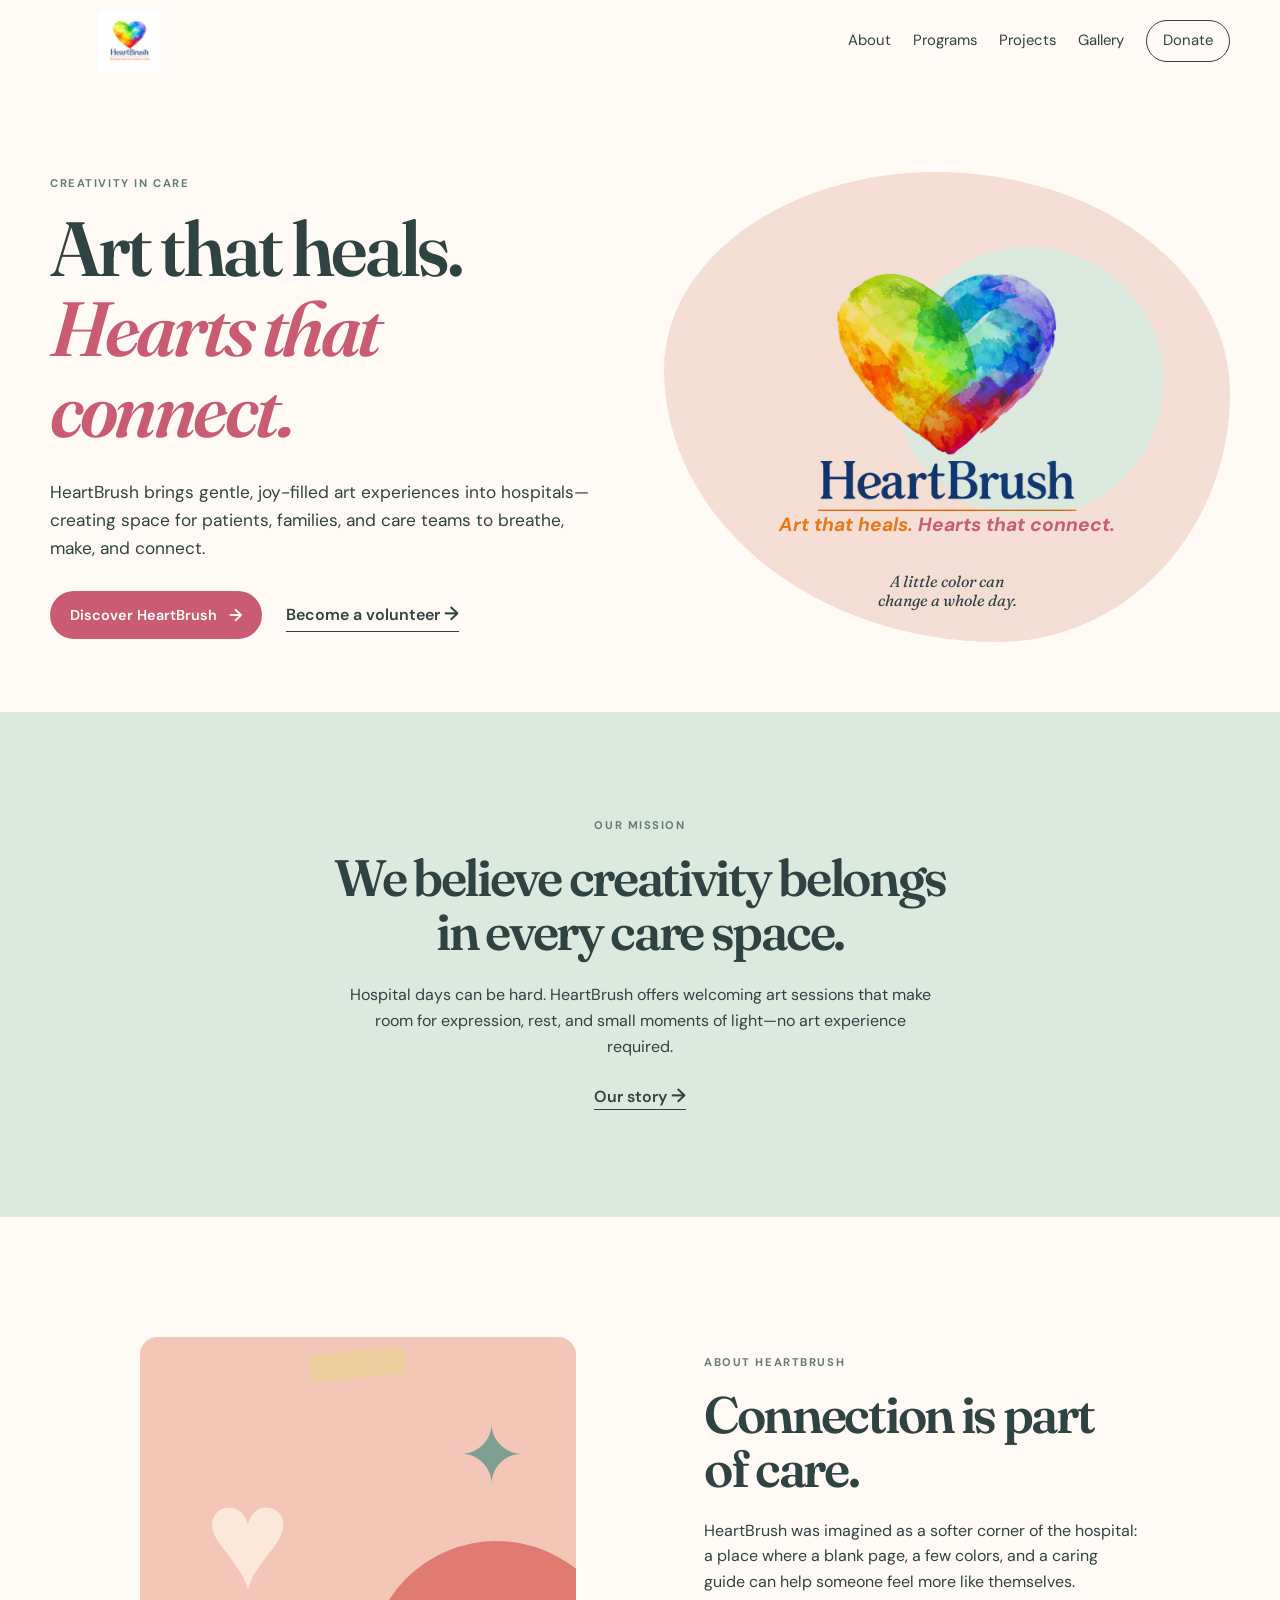
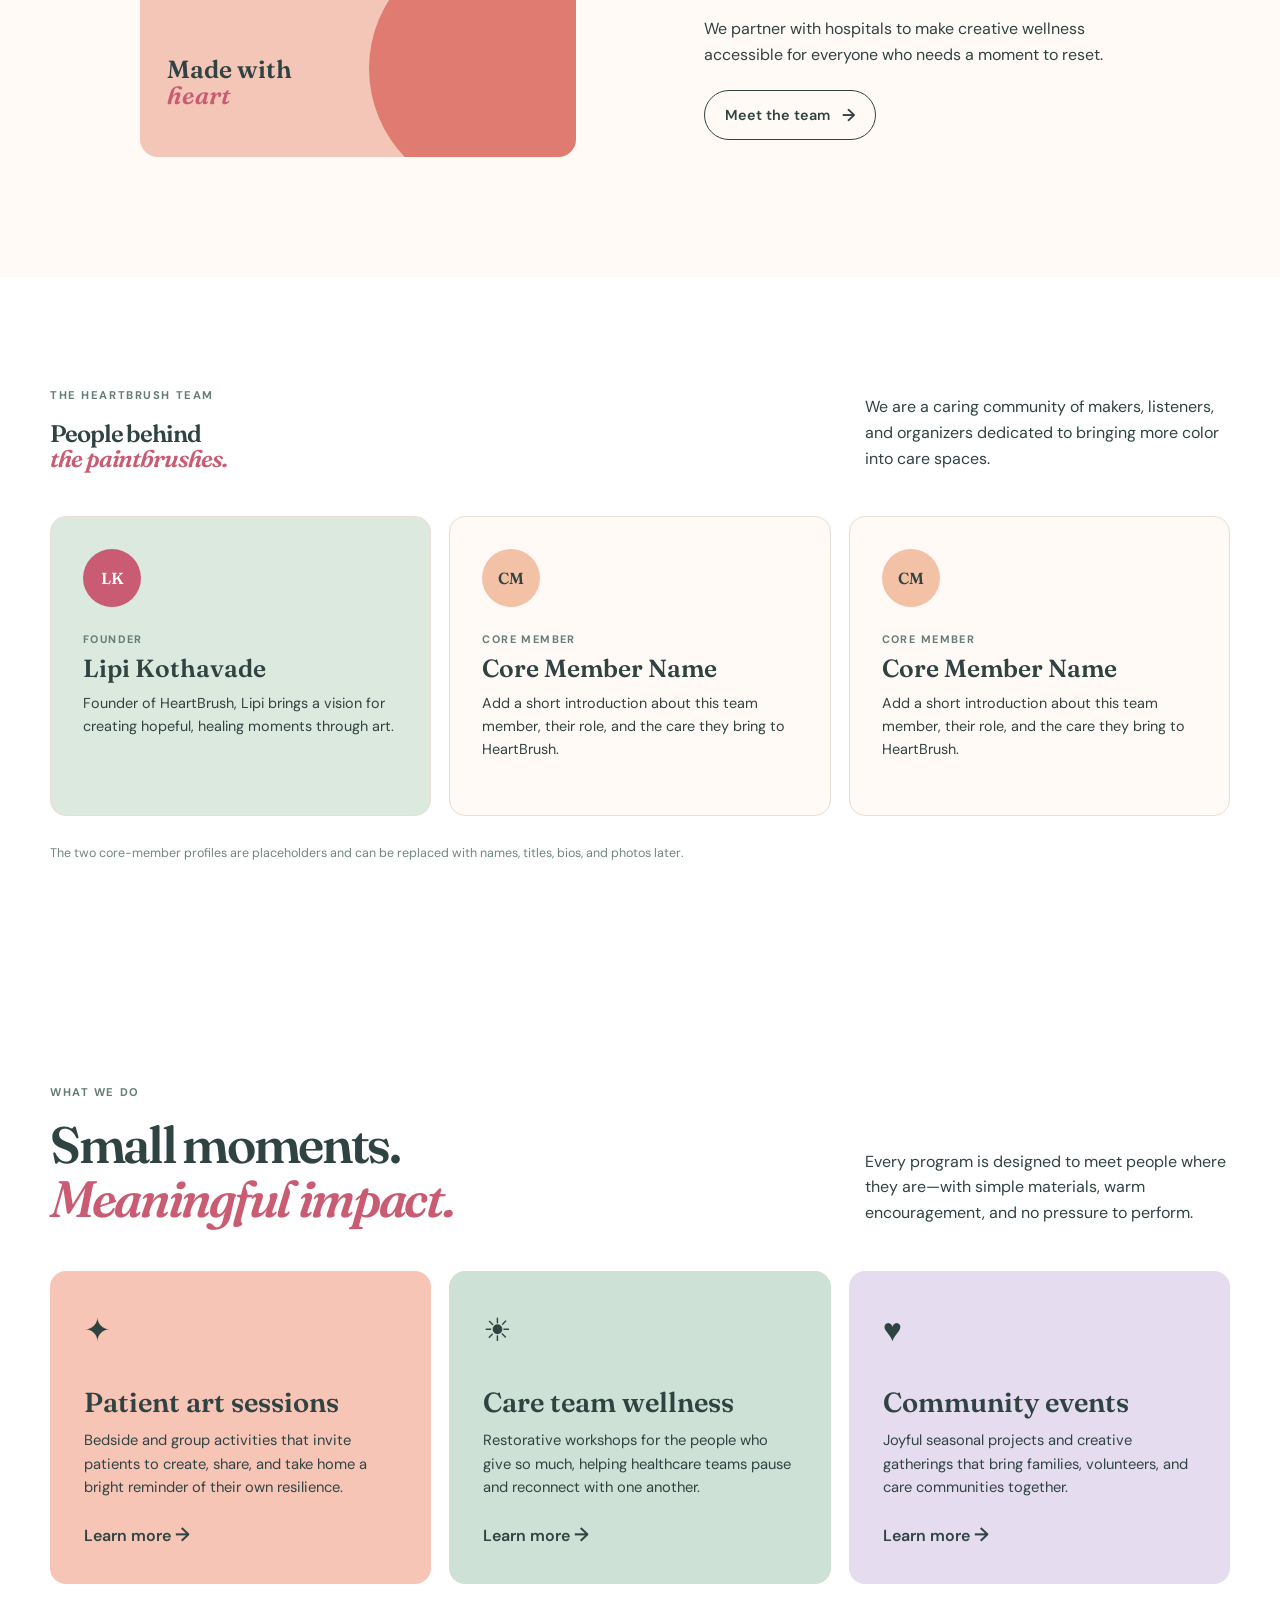
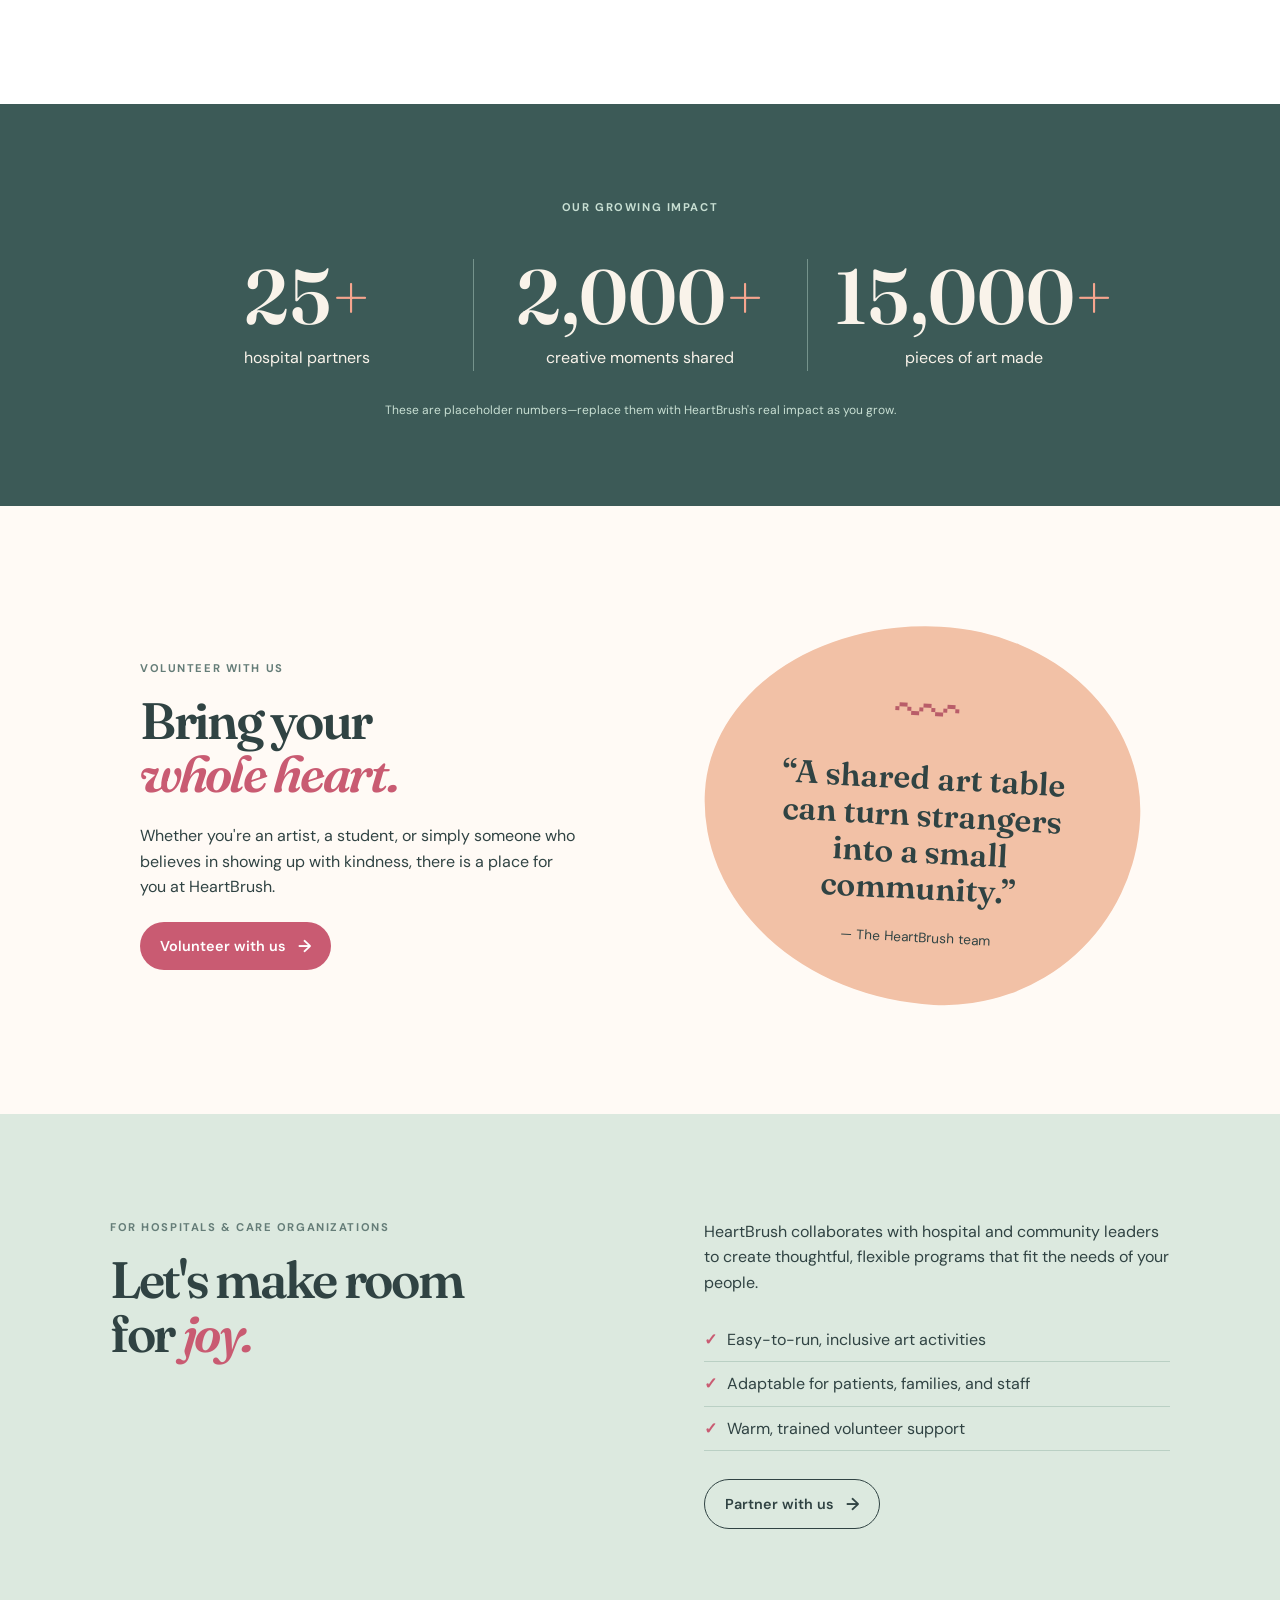
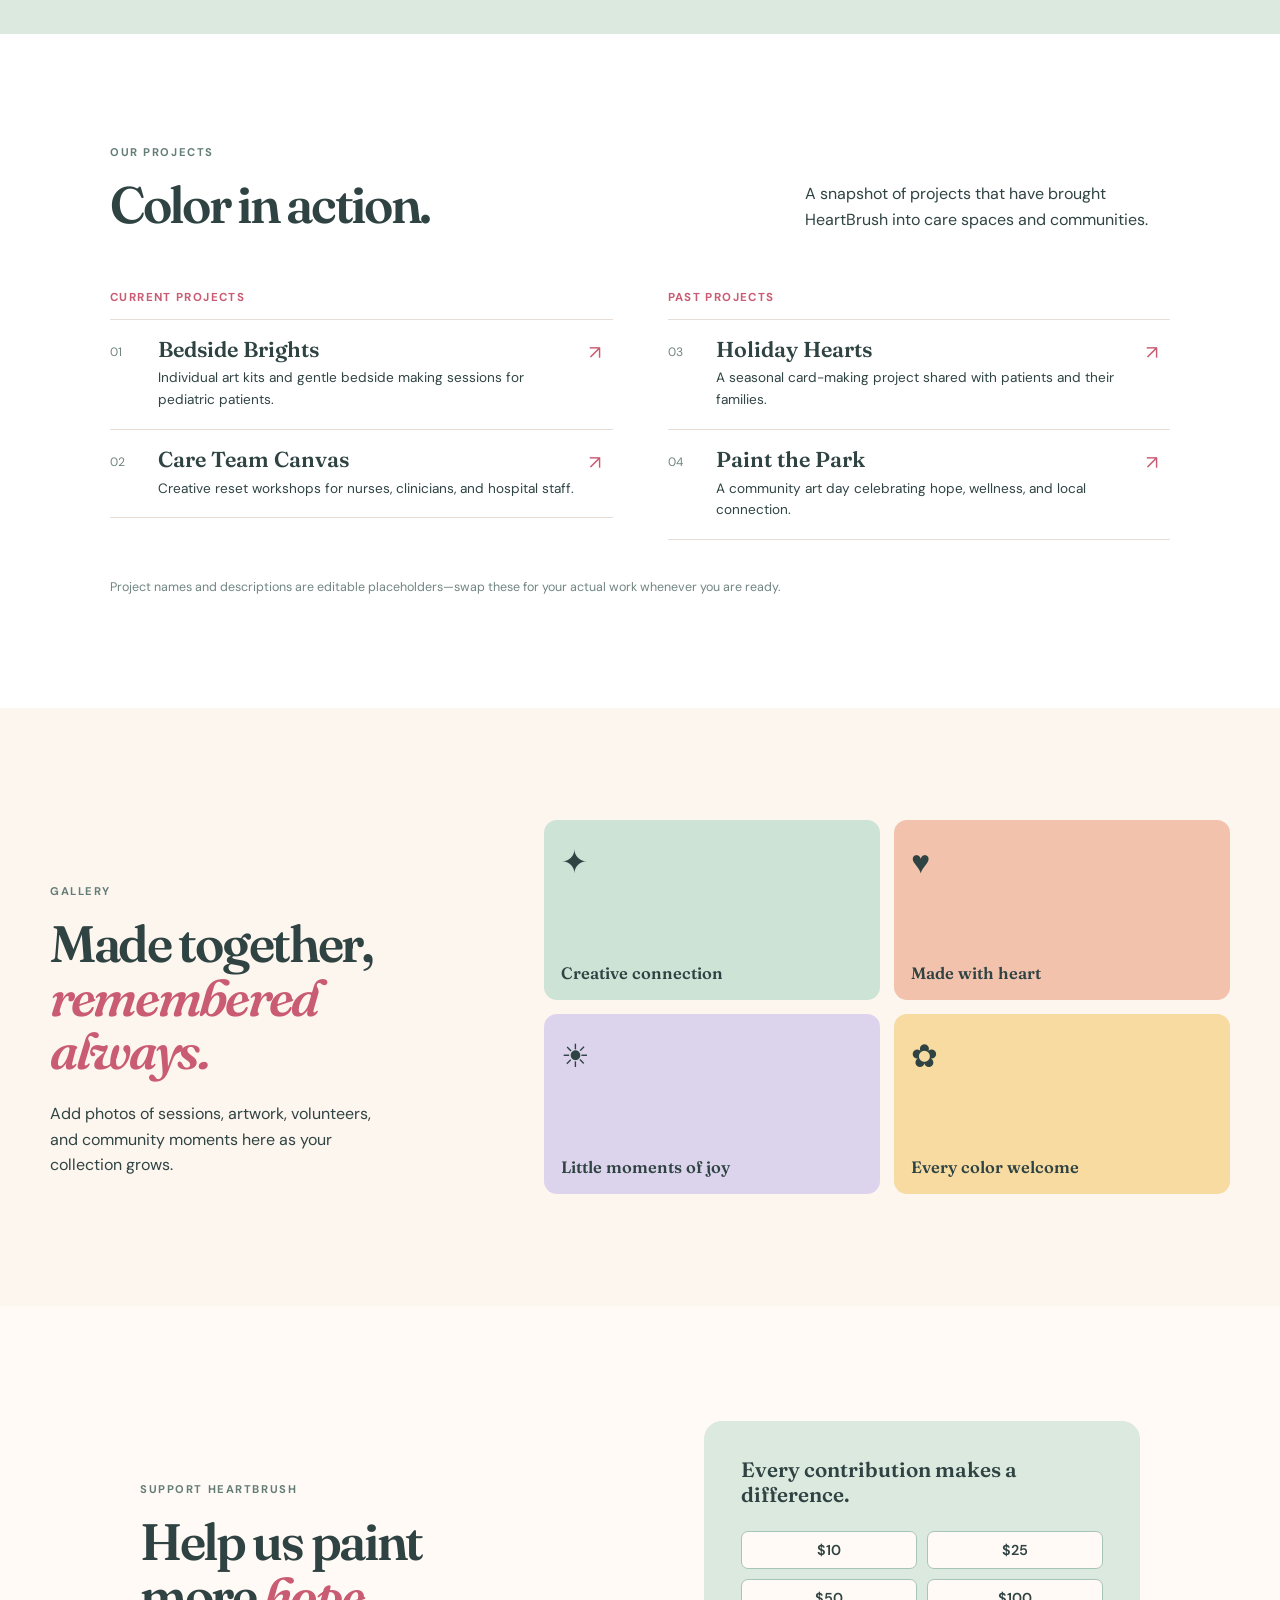
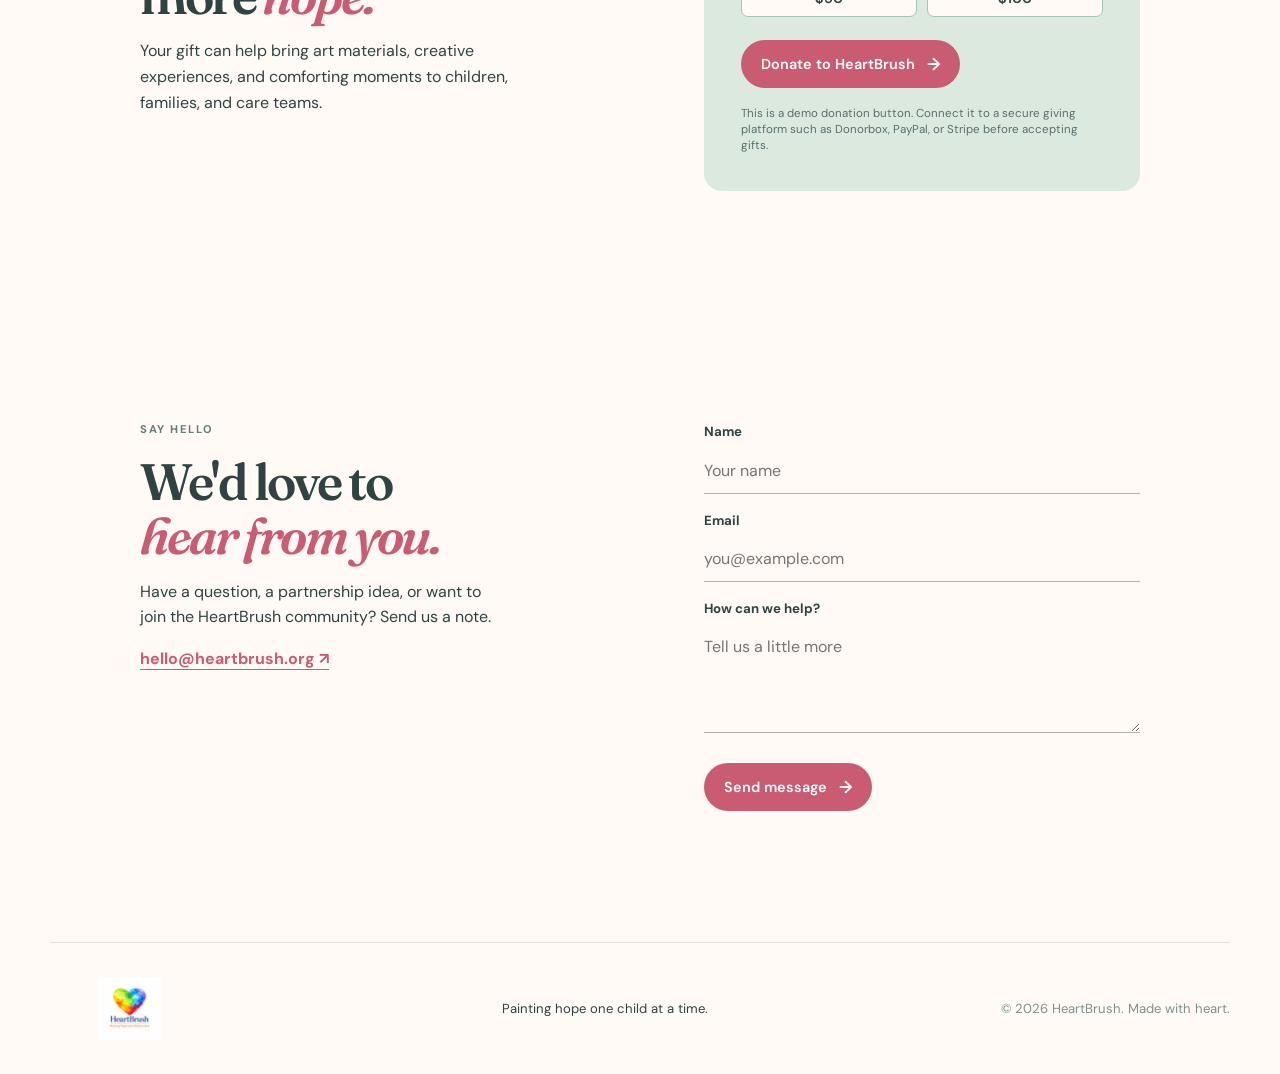
==== index.html @ f0217898 "Add files via upload Initial version" ====
<!doctype html>
<html lang="en">
<head>
  <meta charset="UTF-8">
  <meta name="viewport" content="width=device-width, initial-scale=1.0">
  <meta name="description" content="HeartBrush brings creative moments of calm and connection into hospitals.">
  <title>HeartBrush | Art that heals</title>
  <link rel="preconnect" href="https://fonts.googleapis.com">
  <link rel="preconnect" href="https://fonts.gstatic.com" crossorigin>
  <link href="https://fonts.googleapis.com/css2?family=DM+Sans:wght@400;500;600;700&family=Fraunces:opsz,wght@9..144,600;9..144,700&display=swap" rel="stylesheet">
  <link rel="stylesheet" href="styles.css">
  <link rel="stylesheet" href="overrides.css">
</head>
<body>
  <a class="skip-link" href="#main">Skip to content</a>
  <header class="site-header">
    <a class="brand brand-logo" href="#home" aria-label="HeartBrush home"><img src="assets/heartbrush-logo.png" alt="HeartBrush: Painting Hope one child at a time"></a>
    <button class="menu-toggle" aria-expanded="false" aria-controls="site-nav"><span></span><span></span><span></span><span class="sr-only">Open menu</span></button>
    <nav id="site-nav" class="site-nav" aria-label="Main navigation">
      <a href="#about">About</a><a href="#programs">Programs</a><a href="#projects">Projects</a><a href="#gallery">Gallery</a><a class="nav-cta" href="#donate">Donate</a>
    </nav>
  </header>
  <main id="main">
    <section id="home" class="hero">
      <div class="hero-copy">
        <p class="eyebrow">CREATIVITY IN CARE</p>
        <h1>Art that heals.<br><em>Hearts that connect.</em></h1>
        <p class="lead">HeartBrush brings gentle, joy-filled art experiences into hospitals—creating space for patients, families, and care teams to breathe, make, and connect.</p>
        <div class="hero-actions"><a class="button button-primary" href="#about">Discover HeartBrush <span>→</span></a><a class="text-link" href="#volunteer">Become a volunteer <span>→</span></a></div>
      </div>
      <div class="hero-art logo-feature"><img src="assets/heartbrush-logo.png" alt="HeartBrush logo with a rainbow watercolor heart"><p class="logo-tagline">Art that heals. <strong>Hearts that connect.</strong></p><p class="art-note">A little color can<br>change a whole day.</p></div>
    </section>
    <section class="intro">
      <p class="eyebrow">OUR MISSION</p><h2>We believe creativity belongs<br>in every care space.</h2>
      <p>Hospital days can be hard. HeartBrush offers welcoming art sessions that make room for expression, rest, and small moments of light—no art experience required.</p><a class="text-link" href="#about">Our story <span>→</span></a>
    </section>
    <section id="about" class="about section-grid">
      <div class="image-card about-art"><div class="tape"></div><span>✦</span><p>Made with<br><em>heart</em></p></div>
      <div class="section-copy"><p class="eyebrow">ABOUT HEARTBRUSH</p><h2>Connection is part of care.</h2><p>HeartBrush was imagined as a softer corner of the hospital: a place where a blank page, a few colors, and a caring guide can help someone feel more like themselves.</p><p>We partner with hospitals to make creative wellness accessible for everyone who needs a moment to reset.</p><a class="button button-secondary" href="#team">Meet the team <span>→</span></a></div>
    </section>
    <section id="team" class="team">
      <div class="section-heading"><div><p class="eyebrow">THE HEARTBRUSH TEAM</p><h2>People behind<br><em>the paintbrushes.</em></h2></div><p>We are a caring community of makers, listeners, and organizers dedicated to bringing more color into care spaces.</p></div>
      <div class="team-grid">
        <article class="team-member founder"><div class="member-initials">LK</div><p class="member-role">FOUNDER</p><h3>Lipi Kothavade</h3><p>Founder of HeartBrush, Lipi brings a vision for creating hopeful, healing moments through art.</p></article>
        <article class="team-member"><div class="member-initials">CM</div><p class="member-role">CORE MEMBER</p><h3>Core Member Name</h3><p>Add a short introduction about this team member, their role, and the care they bring to HeartBrush.</p></article>
        <article class="team-member"><div class="member-initials">CM</div><p class="member-role">CORE MEMBER</p><h3>Core Member Name</h3><p>Add a short introduction about this team member, their role, and the care they bring to HeartBrush.</p></article>
      </div>
      <p class="team-note">The two core-member profiles are placeholders and can be replaced with names, titles, bios, and photos later.</p>
    </section>
    <section id="programs" class="programs">
      <div class="section-heading"><div><p class="eyebrow">WHAT WE DO</p><h2>Small moments.<br><em>Meaningful impact.</em></h2></div><p>Every program is designed to meet people where they are—with simple materials, warm encouragement, and no pressure to perform.</p></div>
      <div class="program-grid">
        <article class="program-card coral"><span class="program-icon">✦</span><h3>Patient art sessions</h3><p>Bedside and group activities that invite patients to create, share, and take home a bright reminder of their own resilience.</p><a href="#contact">Learn more <span>→</span></a></article>
        <article class="program-card sage"><span class="program-icon">☀</span><h3>Care team wellness</h3><p>Restorative workshops for the people who give so much, helping healthcare teams pause and reconnect with one another.</p><a href="#contact">Learn more <span>→</span></a></article>
        <article class="program-card lilac"><span class="program-icon">♥</span><h3>Community events</h3><p>Joyful seasonal projects and creative gatherings that bring families, volunteers, and care communities together.</p><a href="#contact">Learn more <span>→</span></a></article>
      </div>
    </section>
    <section class="impact"><p class="eyebrow">OUR GROWING IMPACT</p><div class="impact-grid"><div><strong>25<span>+</span></strong><p>hospital partners</p></div><div><strong>2,000<span>+</span></strong><p>creative moments shared</p></div><div><strong>15,000<span>+</span></strong><p>pieces of art made</p></div></div><p class="impact-note">These are placeholder numbers—replace them with HeartBrush's real impact as you grow.</p></section>
    <section id="volunteer" class="volunteer section-grid">
      <div class="section-copy"><p class="eyebrow">VOLUNTEER WITH US</p><h2>Bring your<br><em>whole heart.</em></h2><p>Whether you're an artist, a student, or simply someone who believes in showing up with kindness, there is a place for you at HeartBrush.</p><a class="button button-primary" href="#contact">Volunteer with us <span>→</span></a></div>
      <div class="volunteer-card"><div class="squiggle">〰</div><p>“A shared art table can turn strangers into a small community.”</p><span>— The HeartBrush team</span></div>
    </section>
    <section id="partner" class="partner"><div><p class="eyebrow">FOR HOSPITALS &amp; CARE ORGANIZATIONS</p><h2>Let's make room<br>for <em>joy.</em></h2></div><div><p>HeartBrush collaborates with hospital and community leaders to create thoughtful, flexible programs that fit the needs of your people.</p><ul><li>Easy-to-run, inclusive art activities</li><li>Adaptable for patients, families, and staff</li><li>Warm, trained volunteer support</li></ul><a class="button button-secondary" href="#contact">Partner with us <span>→</span></a></div></section>
    <section id="projects" class="projects"><div class="section-heading"><div><p class="eyebrow">OUR PROJECTS</p><h2>Color in action.</h2></div><p>A snapshot of projects that have brought HeartBrush into care spaces and communities.</p></div><div class="project-columns"><div><p class="project-label">CURRENT PROJECTS</p><article class="project-row"><span>01</span><div><h3>Bedside Brights</h3><p>Individual art kits and gentle bedside making sessions for pediatric patients.</p></div><a href="#contact">↗</a></article><article class="project-row"><span>02</span><div><h3>Care Team Canvas</h3><p>Creative reset workshops for nurses, clinicians, and hospital staff.</p></div><a href="#contact">↗</a></article></div><div><p class="project-label">PAST PROJECTS</p><article class="project-row"><span>03</span><div><h3>Holiday Hearts</h3><p>A seasonal card-making project shared with patients and their families.</p></div><a href="#contact">↗</a></article><article class="project-row"><span>04</span><div><h3>Paint the Park</h3><p>A community art day celebrating hope, wellness, and local connection.</p></div><a href="#contact">↗</a></article></div></div><p class="projects-note">Project names and descriptions are editable placeholders—swap these for your actual work whenever you are ready.</p></section>
    <section id="gallery" class="gallery"><div class="gallery-heading"><p class="eyebrow">GALLERY</p><h2>Made together,<br><em>remembered always.</em></h2><p>Add photos of sessions, artwork, volunteers, and community moments here as your collection grows.</p></div><div class="gallery-grid"><figure class="gallery-tile tile-one"><span>✦</span><figcaption>Creative connection</figcaption></figure><figure class="gallery-tile tile-two"><span>♥</span><figcaption>Made with heart</figcaption></figure><figure class="gallery-tile tile-three"><span>☀</span><figcaption>Little moments of joy</figcaption></figure><figure class="gallery-tile tile-four"><span>✿</span><figcaption>Every color welcome</figcaption></figure></div></section>
    <section id="donate" class="donate"><div><p class="eyebrow">SUPPORT HEARTBRUSH</p><h2>Help us paint<br>more <em>hope.</em></h2><p>Your gift can help bring art materials, creative experiences, and comforting moments to children, families, and care teams.</p></div><div class="donation-card"><p>Every contribution makes a difference.</p><div class="donation-options"><button type="button">$10</button><button type="button">$25</button><button type="button">$50</button><button type="button">$100</button></div><a class="button button-primary" href="#contact">Donate to HeartBrush <span>→</span></a><small>This is a demo donation button. Connect it to a secure giving platform such as Donorbox, PayPal, or Stripe before accepting gifts.</small></div></section>
    <section id="contact" class="contact"><div><p class="eyebrow">SAY HELLO</p><h2>We'd love to<br><em>hear from you.</em></h2><p>Have a question, a partnership idea, or want to join the HeartBrush community? Send us a note.</p><a class="contact-email" href="mailto:hello@heartbrush.org">hello@heartbrush.org <span>↗</span></a></div><form class="contact-form" action="#" method="post"><label>Name<input type="text" name="name" placeholder="Your name" required></label><label>Email<input type="email" name="email" placeholder="you@example.com" required></label><label>How can we help?<textarea name="message" placeholder="Tell us a little more" rows="4" required></textarea></label><button class="button button-primary" type="submit">Send message <span>→</span></button><p class="form-status" aria-live="polite"></p></form></section>
  </main>
  <footer><a class="brand brand-logo" href="#home"><img src="assets/heartbrush-logo.png" alt="HeartBrush"></a><p>Painting hope one child at a time.</p><p>© <span id="year"></span> HeartBrush. Made with heart.</p></footer>
  <script src="script.js"></script>
</body>
</html>
---- styles.css ----
:root{--ink:#304343;--rose:#c95b72;--coral:#f6a58e;--cream:#fffaf5;--sage:#a9cbbd;--line:#e9ded5}*{box-sizing:border-box}html{scroll-behavior:smooth}body{margin:0;background:var(--cream);color:var(--ink);font-family:"DM Sans",sans-serif;font-size:16px;line-height:1.6}.skip-link{position:absolute;left:-999px}.skip-link:focus{left:1rem;top:1rem;z-index:10;background:#fff;padding:.5rem}.site-header{height:82px;max-width:1240px;padding:0 30px;margin:auto;display:flex;align-items:center;justify-content:space-between}.brand{color:var(--ink);font-family:Fraunces,serif;font-size:1.35rem;font-weight:700;text-decoration:none;display:flex;align-items:center;gap:.5rem}.brand-mark{width:27px;height:27px;display:grid;place-items:center;background:var(--rose);color:white;border-radius:50% 50% 43% 43%;font-family:Arial;font-size:.9rem}.brand-logo img{display:block;width:158px;height:63px;object-fit:contain}.site-nav{display:flex;align-items:center;gap:22px}.site-nav a{color:var(--ink);font-size:.93rem;text-decoration:none}.site-nav a:hover,.text-link:hover{color:var(--rose)}.site-nav .nav-cta{border:1px solid var(--ink);border-radius:99px;padding:8px 16px}.menu-toggle{display:none;background:transparent;border:0}.hero{min-height:630px;max-width:1240px;padding:75px 30px 55px;margin:auto;display:grid;grid-template-columns:1fr 1fr;gap:3rem;align-items:center}.eyebrow{font-size:.7rem;letter-spacing:.14em;font-weight:700;margin:0 0 16px;color:#657d78}.hero h1,h2{font-family:Fraunces,serif;font-weight:600;line-height:1.05;letter-spacing:-.045em;margin:0}.hero h1{font-size:clamp(3.35rem,6vw,5.65rem)}em{font-style:italic;color:var(--rose)}.lead{font-size:1.08rem;max-width:540px;margin:29px 0}.hero-actions{display:flex;align-items:center;gap:24px;flex-wrap:wrap}.button{display:inline-flex;gap:12px;align-items:center;border-radius:99px;padding:13px 20px;text-decoration:none;border:0;font:600 .9rem "DM Sans",sans-serif;cursor:pointer}.button span,.text-link span,.program-card a span{font-size:1.2em}.button-primary{background:var(--rose);color:#fff}.button-primary:hover{background:#ae425a}.button-secondary{border:1px solid var(--ink);color:var(--ink);background:transparent}.button-secondary:hover{background:var(--ink);color:white}.text-link{font-weight:600;color:var(--ink);text-decoration:none;border-bottom:1px solid currentColor;padding-bottom:2px}.hero-art{height:470px;background:#f5ded4;border-radius:48% 52% 41% 59% / 42% 47% 53% 58%;position:relative;overflow:hidden}.logo-feature{display:grid;place-items:center;padding:28px}.logo-feature:before{content:"";position:absolute;width:270px;height:270px;background:#dce9df;border-radius:50%;top:75px;right:66px}.logo-feature img{position:relative;z-index:1;width:min(100%,420px);height:100%;object-fit:contain;mix-blend-mode:multiply}.art-note{font-family:Fraunces,serif;font-style:italic;line-height:1.2;position:absolute;left:23px;bottom:17px;font-size:1rem}.intro{background:#dce9df;text-align:center;padding:105px 30px}.intro h2{font-size:clamp(2.2rem,4vw,3.6rem)}.intro>p:not(.eyebrow){max-width:590px;margin:24px auto 22px}.section-grid{max-width:1060px;margin:auto;padding:120px 30px;display:grid;grid-template-columns:1fr 1fr;gap:10vw;align-items:center}.image-card{height:420px;background:#f3c6b7;border-radius:18px;position:relative;overflow:hidden}.about-art:before{content:"";width:255px;height:255px;position:absolute;background:#e07b72;right:-48px;bottom:-39px;border-radius:50%}.about-art:after{content:"♥";font-size:9rem;position:absolute;color:#fce8d9;left:65px;top:87px}.about-art span{position:absolute;font-size:5rem;right:51px;top:55px;color:#7e9f91}.about-art p{position:absolute;bottom:24px;left:27px;font:600 1.55rem/1.05 Fraunces,serif;z-index:1}.tape{position:absolute;width:96px;height:27px;background:#ead397bb;top:14px;left:calc(50% - 48px);transform:rotate(-6deg)}.section-copy h2,.programs h2,.partner h2,.contact h2,.projects h2,.gallery h2,.donate h2{font-size:clamp(2.7rem,4vw,4.25rem)}.section-copy p:not(.eyebrow){margin:22px 0}.programs{background:#fff;padding:110px max(30px,calc((100% - 1180px)/2)) 120px}.section-heading{display:flex;justify-content:space-between;align-items:end;gap:40px;margin-bottom:45px}.section-heading>p{max-width:365px;margin:0}.program-grid{display:grid;grid-template-columns:repeat(3,1fr);gap:18px}.program-card{border-radius:16px;padding:34px;min-height:310px;display:flex;flex-direction:column}.coral{background:#f7c5b6}.sage{background:#cee1d6}.lilac{background:#e6dcef}.program-icon{font-size:2rem}.program-card h3{font:600 1.72rem/1.1 Fraunces,serif;margin:31px 0 12px}.program-card p{font-size:.92rem;margin:0}.program-card a{color:var(--ink);font-weight:600;text-decoration:none;margin-top:auto;padding-top:20px}.impact{padding:95px 30px 74px;text-align:center;background:#3c5a57;color:#f9f3ea}.impact .eyebrow{color:#c8dfd3}.impact-grid{max-width:1000px;margin:42px auto 30px;display:grid;grid-template-columns:repeat(3,1fr)}.impact-grid div{border-left:1px solid #75938c}.impact-grid div:first-child{border:0}.impact strong{font:600 clamp(3rem,6vw,5.4rem)/1 Fraunces,serif}.impact strong span{color:var(--coral)}.impact-grid p{margin:9px 0 0}.impact-note{font-size:.75rem;color:#c8dfd3}.volunteer{padding-bottom:110px}.volunteer-card{min-height:368px;padding:55px 48px;background:#f2c1a6;border-radius:52% 48% 45% 55% / 47% 48% 52% 53%;display:flex;flex-direction:column;justify-content:center;transform:rotate(3deg)}.volunteer-card p{font:600 2rem/1.15 Fraunces,serif;margin:0 0 20px}.volunteer-card span{font-size:.85rem}.squiggle{font:4rem/1 Fraunces,serif;color:#b95d69;margin-bottom:15px}.partner{background:#dce9df;padding:105px max(30px,calc((100% - 1060px)/2));display:grid;grid-template-columns:1fr 1fr;gap:10vw}.partner>div:last-child>p{margin-top:0}.partner ul{padding:0;list-style:none;margin:22px 0 28px}.partner li{padding:9px 0;border-bottom:1px solid #bad0c4}.partner li:before{content:"✓";color:var(--rose);font-weight:700;margin-right:10px}.projects{padding:110px max(30px,calc((100% - 1060px)/2));background:#fff}.project-columns{display:grid;grid-template-columns:1fr 1fr;gap:55px}.project-label{color:var(--rose);font-size:.72rem;font-weight:700;letter-spacing:.12em}.project-row{padding:18px 0;border-top:1px solid var(--line);display:grid;grid-template-columns:36px 1fr 24px;gap:12px;align-items:start}.project-row:last-child{border-bottom:1px solid var(--line)}.project-row>span{font-size:.76rem;color:#718581;margin-top:5px}.project-row h3{font:600 1.35rem/1.1 Fraunces,serif;margin:0}.project-row p{font-size:.85rem;margin:6px 0 0}.project-row a{color:var(--rose);font-size:1.2rem;text-decoration:none}.projects-note{color:#718581;font-size:.78rem;margin:38px 0 0}.gallery{padding:112px max(30px,calc((100% - 1180px)/2));background:#fdf6ef;display:grid;grid-template-columns:1fr 1.6fr;gap:65px;align-items:end}.gallery-heading>p:not(.eyebrow){max-width:330px;margin-top:23px}.gallery-grid{display:grid;grid-template-columns:1fr 1fr;gap:14px}.gallery-tile{min-height:180px;margin:0;border-radius:13px;padding:17px;display:flex;flex-direction:column;justify-content:space-between}.gallery-tile span{font-size:2rem}.gallery-tile figcaption{font:600 1.03rem Fraunces,serif}.tile-one{background:#cce3d6}.tile-two{background:#f2c2ad}.tile-three{background:#dcd4ed}.tile-four{background:#f7dba0}.donate{max-width:1060px;margin:auto;padding:115px 30px;display:grid;grid-template-columns:1fr 1fr;gap:10vw;align-items:center}.donate>div>p:not(.eyebrow){max-width:410px}.donation-card{background:#dce9df;border-radius:18px;padding:37px}.donation-card>p{font:600 1.3rem/1.2 Fraunces,serif;margin-top:0}.donation-options{display:grid;grid-template-columns:1fr 1fr;gap:10px;margin:23px 0}.donation-options button{background:#fffaf5;border:1px solid #a7c4b8;border-radius:7px;padding:9px;color:var(--ink);font:600 .9rem "DM Sans",sans-serif;cursor:pointer}.donation-options button:hover{border-color:var(--rose);color:var(--rose)}.donation-card small{display:block;color:#58706c;font-size:.72rem;line-height:1.4;margin-top:18px}.contact{max-width:1060px;margin:auto;padding:115px 30px;display:grid;grid-template-columns:1fr 1fr;gap:10vw}.contact>div>p:not(.eyebrow){max-width:360px}.contact-email{font-weight:700;color:var(--rose);text-decoration:none;border-bottom:1px solid}.contact-form{display:grid;gap:16px}.contact-form label{font-size:.83rem;font-weight:700}.contact-form input,.contact-form textarea{font:400 1rem "DM Sans",sans-serif;width:100%;margin-top:5px;padding:12px 0;border:0;border-bottom:1px solid #b9aea7;background:transparent;outline:0;color:var(--ink);resize:vertical}.contact-form input:focus,.contact-form textarea:focus{border-color:var(--rose)}.contact-form .button{justify-self:start;margin-top:8px}.form-status{font-size:.9rem;color:#477767;margin:0}footer{border-top:1px solid var(--line);max-width:1180px;margin:auto;padding:34px 0;display:flex;align-items:center;justify-content:space-between;gap:24px;font-size:.82rem}footer p{margin:0}footer p:last-child{color:#80908c}@media(max-width:760px){.site-header{height:72px;padding:0 20px}.brand-logo img{width:125px;height:57px}.menu-toggle{display:block;width:42px;height:42px;padding:10px}.menu-toggle span:not(.sr-only){display:block;width:22px;height:2px;background:var(--ink);margin:4px}.site-nav{display:none;position:absolute;z-index:5;top:65px;left:14px;right:14px;background:var(--cream);padding:19px;border:1px solid var(--line);box-shadow:0 8px 20px #40514a22;flex-direction:column;align-items:stretch;gap:6px}.site-nav.open{display:flex}.site-nav a{padding:8px}.site-nav .nav-cta{text-align:center}.hero{padding:46px 20px 65px;grid-template-columns:1fr;gap:32px;min-height:0}.hero h1{font-size:3.35rem}.hero-art{height:355px}.logo-feature:before{width:200px;height:200px;top:58px;right:25px}.intro{padding:75px 22px}.section-grid,.partner,.contact,.donate{padding:75px 22px;grid-template-columns:1fr;gap:42px}.image-card{height:350px}.programs,.projects{padding:75px 22px}.section-heading{display:block}.section-heading>p{margin-top:20px}.program-grid{grid-template-columns:1fr}.program-card{min-height:270px}.impact{padding:70px 18px 52px}.impact-grid{gap:0;margin:35px auto 25px}.impact-grid p{font-size:.75rem}.volunteer-card{min-height:290px}.partner{gap:25px}.project-columns{grid-template-columns:1fr;gap:26px}.gallery{padding:75px 22px;grid-template-columns:1fr;gap:35px}.contact{gap:47px}footer{margin:0 22px;padding:30px 0;display:block}footer p{margin-top:15px}.about-art p{font-size:1.35rem}}@media(prefers-reduced-motion:reduce){html{scroll-behavior:auto}}
---- overrides.css ----
/* Brand refinements and final layout adjustments */
.brand-logo {
  width: 158px;
  height: 63px;
  overflow: visible;
  align-items: center;
}
.brand-logo img {
  display: block;
  width: 158px;
  height: 63px;
  max-width: 100%;
  object-fit: contain;
  transform: none;
}
.logo-feature img {
  clip-path: none;
}
.logo-tagline {
  position: absolute;
  z-index: 3;
  left: 50%;
  bottom: 105px;
  transform: translateX(-50%);
  width: 72%;
  margin: 0;
  text-align: center;
  color: #e87719;
  font: italic 700 clamp(.85rem, 1.65vw, 1.2rem)/1.25 "DM Sans", sans-serif;
}
.logo-tagline strong { color: #c95b72; }
.logo-feature::after {
  content: "";
  position: absolute;
  z-index: 2;
  left: 14%;
  right: 14%;
  bottom: 98px;
  height: 30px;
  background: #f5ded4;
}
.logo-feature .art-note {
  z-index: 4;
  left: 50%;
  bottom: 32px;
  width: 78%;
  margin: 0;
  transform: translateX(-50%);
  text-align: center;
  color: #304343;
}
.volunteer-card {
  align-items: center;
  text-align: center;
}
.volunteer-card p {
  max-width: 365px;
  text-align: center;
}
.volunteer-card span,
.volunteer-card .squiggle { text-align: center; }
.team {
  padding: 110px max(30px, calc((100% - 1180px) / 2));
  background: #fff;
}
.team-grid {
  display: grid;
  grid-template-columns: repeat(3, 1fr);
  gap: 18px;
}
.team-member {
  min-height: 300px;
  padding: 32px;
  border: 1px solid #e9ded5;
  border-radius: 16px;
  background: #fffaf5;
}
.team-member.founder { background: #dce9df; }
.member-initials {
  width: 58px;
  height: 58px;
  display: grid;
  place-items: center;
  border-radius: 50%;
  background: #f2c1a6;
  color: #304343;
  font: 600 1rem Fraunces, serif;
}
.founder .member-initials { background: #c95b72; color: #fff; }
.member-role {
  margin: 24px 0 6px;
  color: #657d78;
  font-size: .68rem;
  font-weight: 700;
  letter-spacing: .13em;
}
.team-member h3 {
  margin: 0 0 10px;
  font: 600 1.55rem/1.1 Fraunces, serif;
}
.team-member > p:last-child { margin: 0; font-size: .9rem; }
.team-note { margin: 28px 0 0; color: #718581; font-size: .78rem; }
@media (max-width: 760px) {
  .brand-logo { width: 125px; height: 57px; }
  .brand-logo img { width: 125px; height: 57px; transform: none; }
  .logo-feature::after { left: 12%; right: 12%; bottom: 70px; height: 32px; }
  .logo-tagline { bottom: 80px; width: 78%; font-size: .88rem; }
  .logo-feature .art-note { bottom: 22px; }
  .team { padding: 75px 22px; }
  .team-grid { grid-template-columns: 1fr; }
}
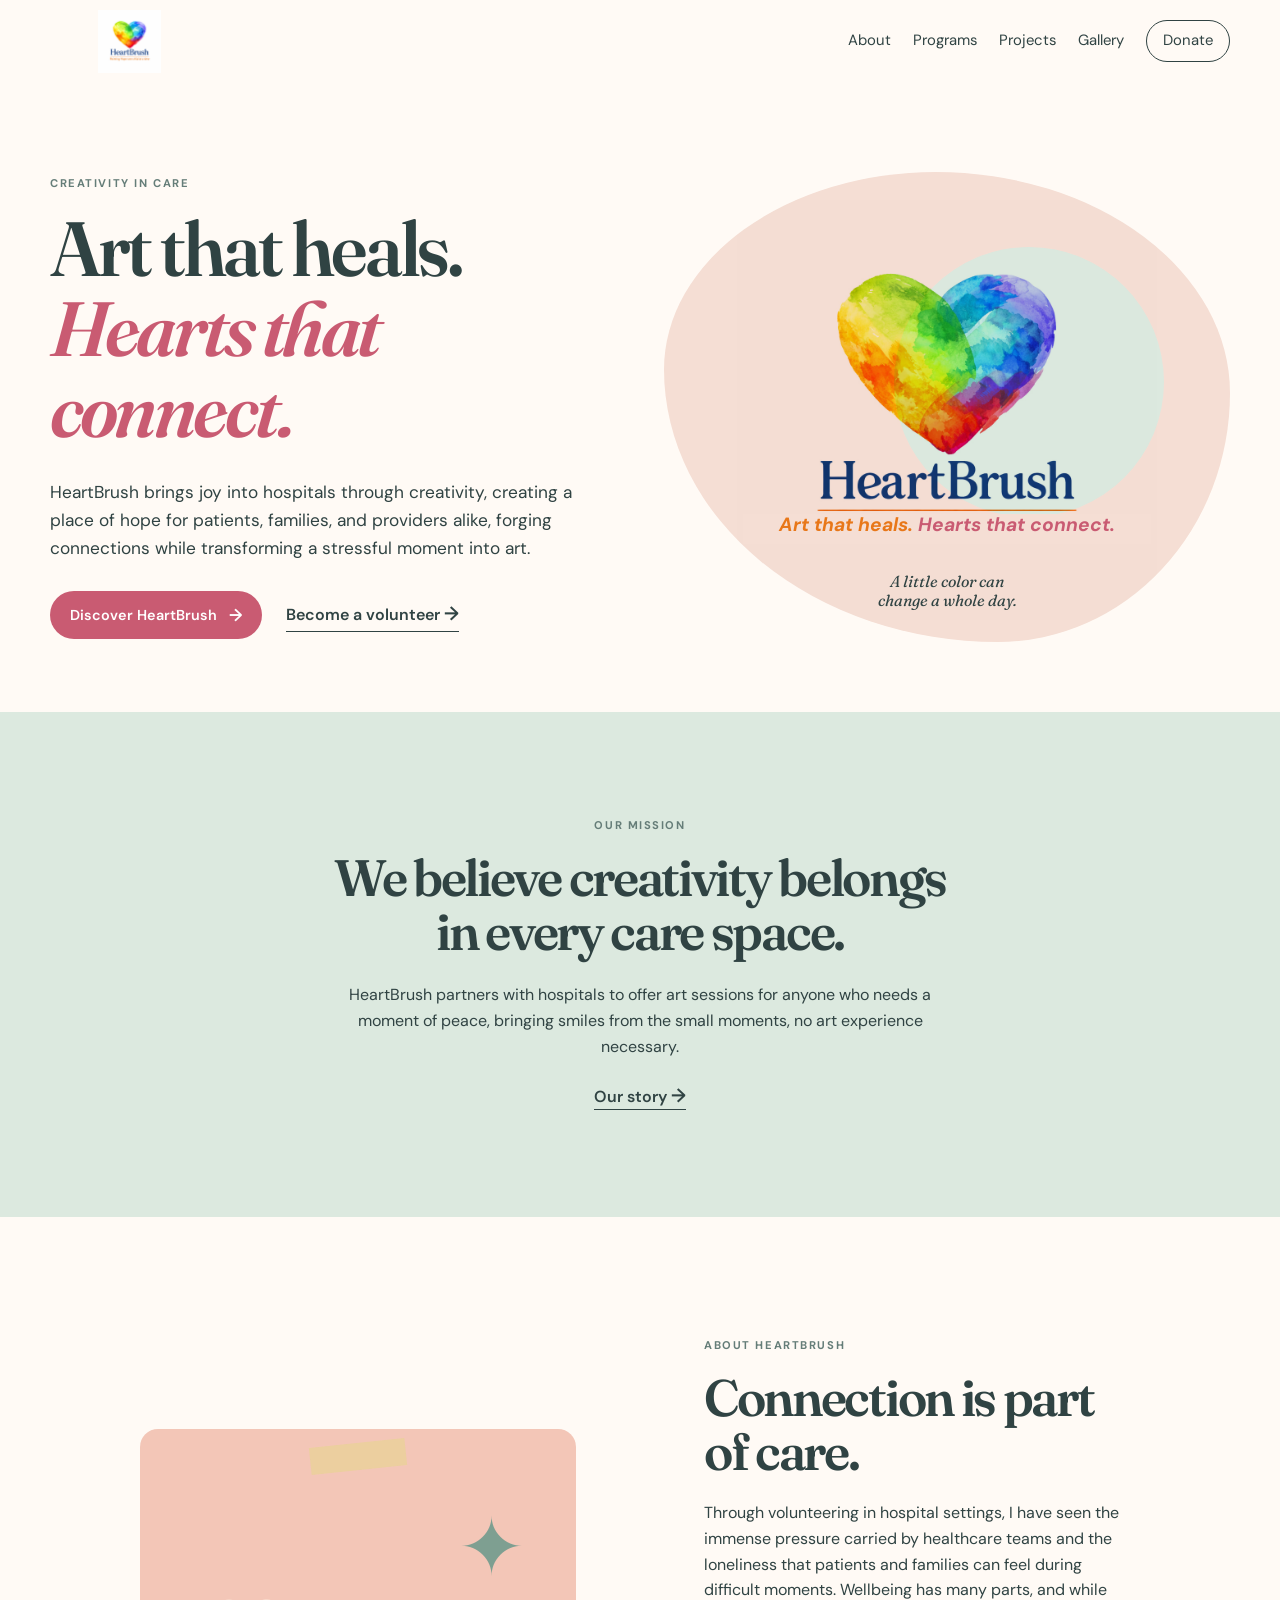
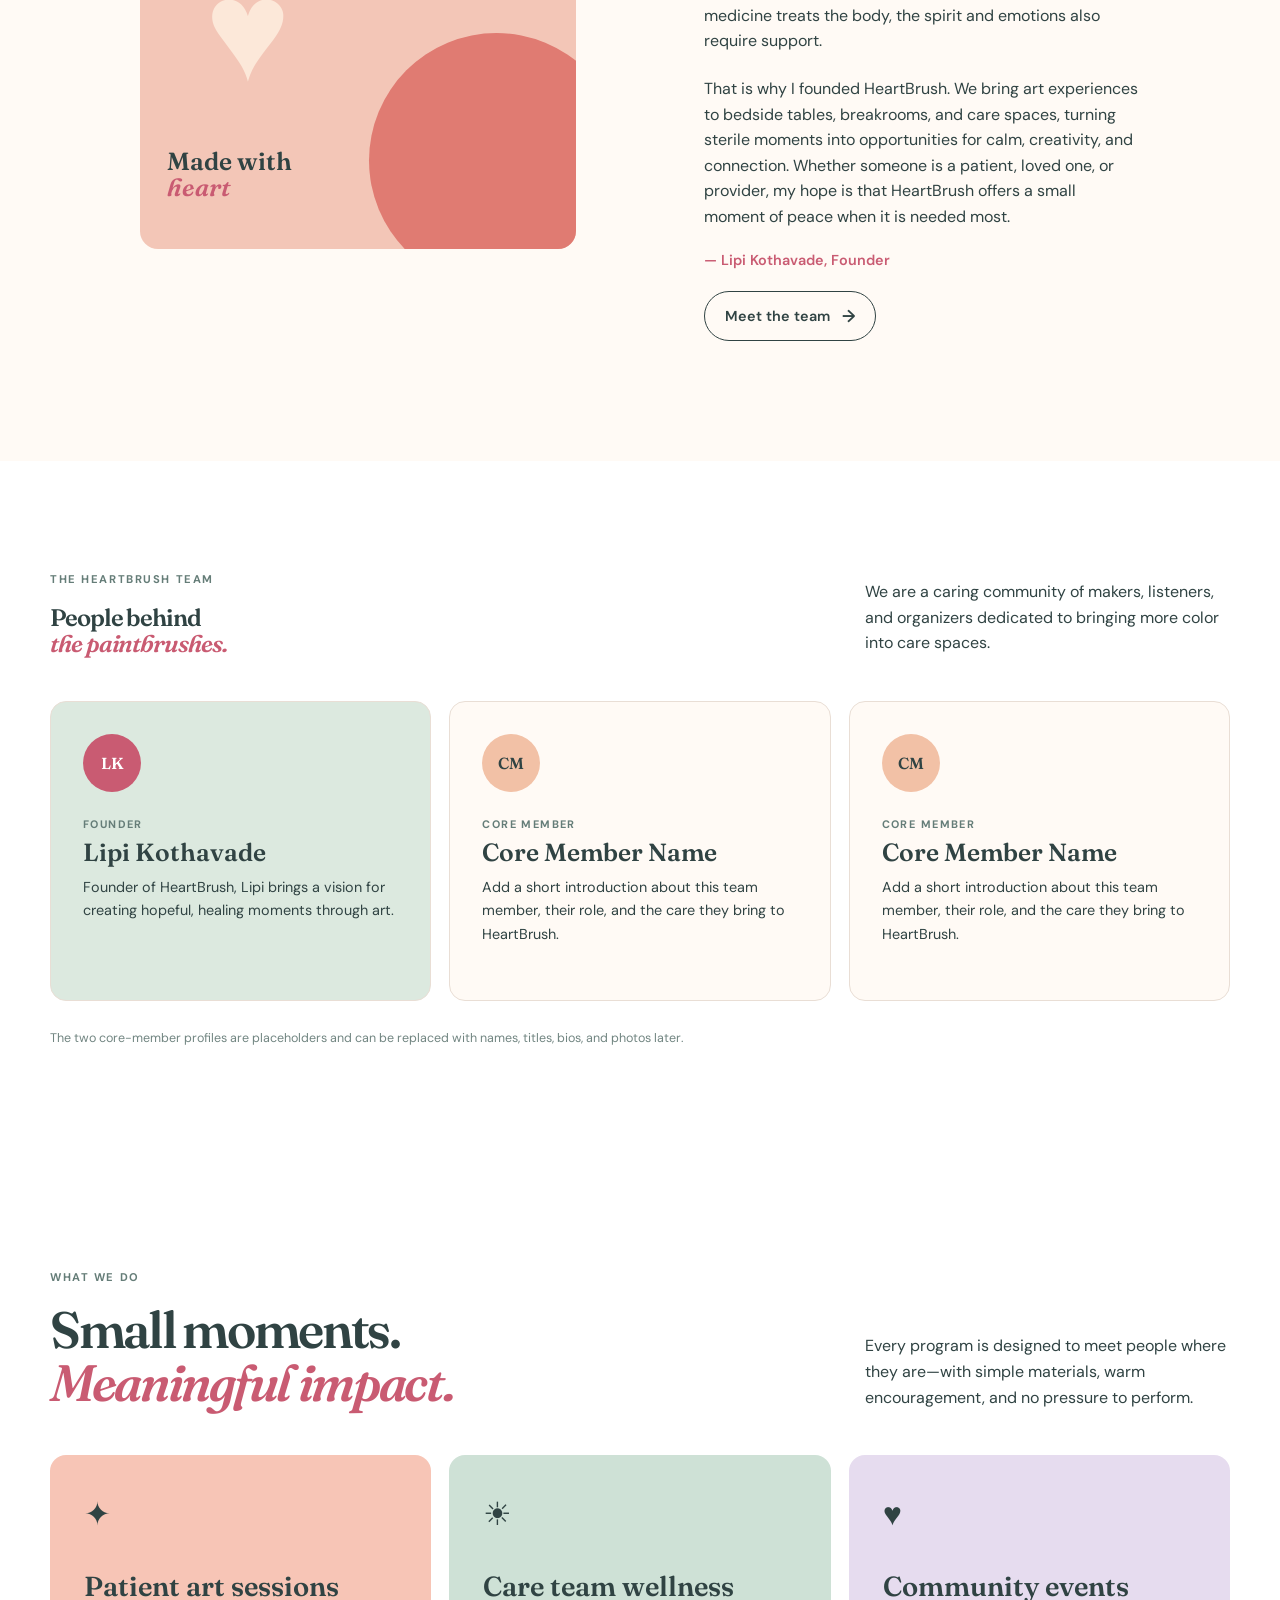
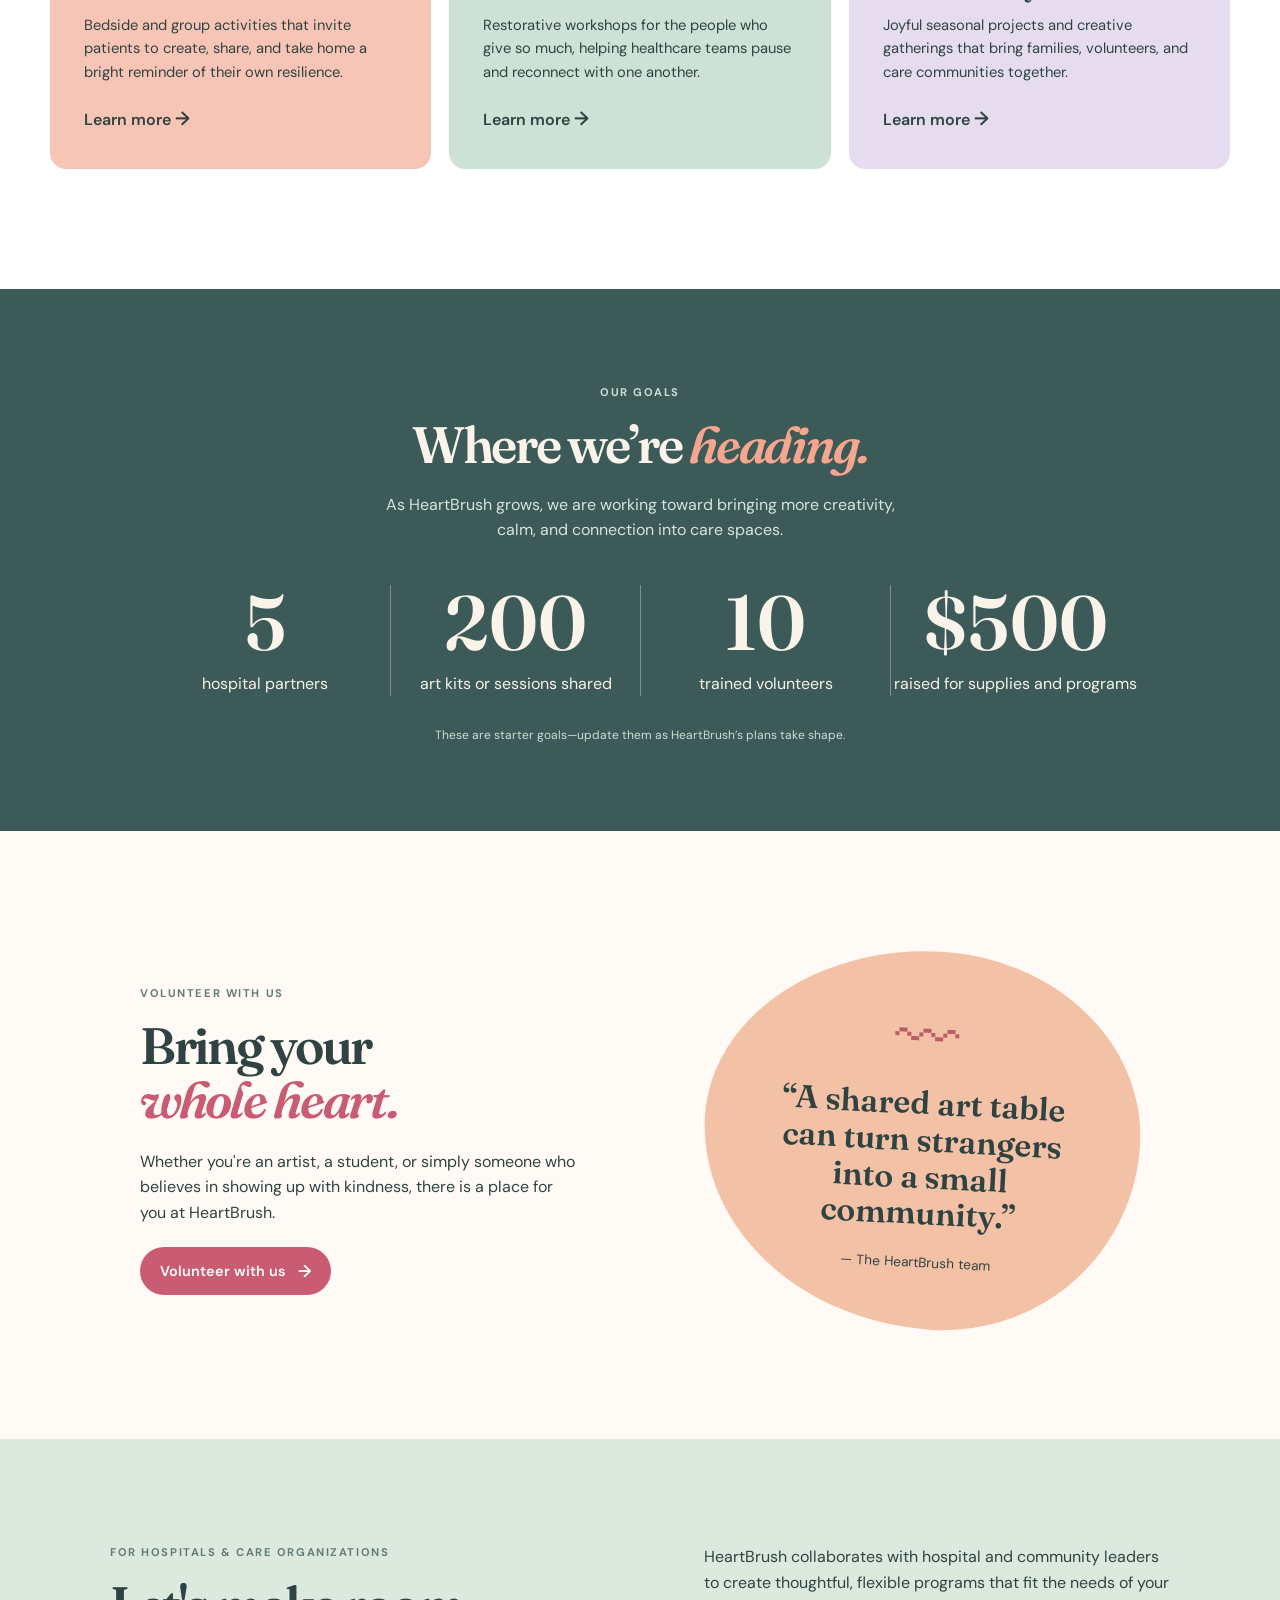
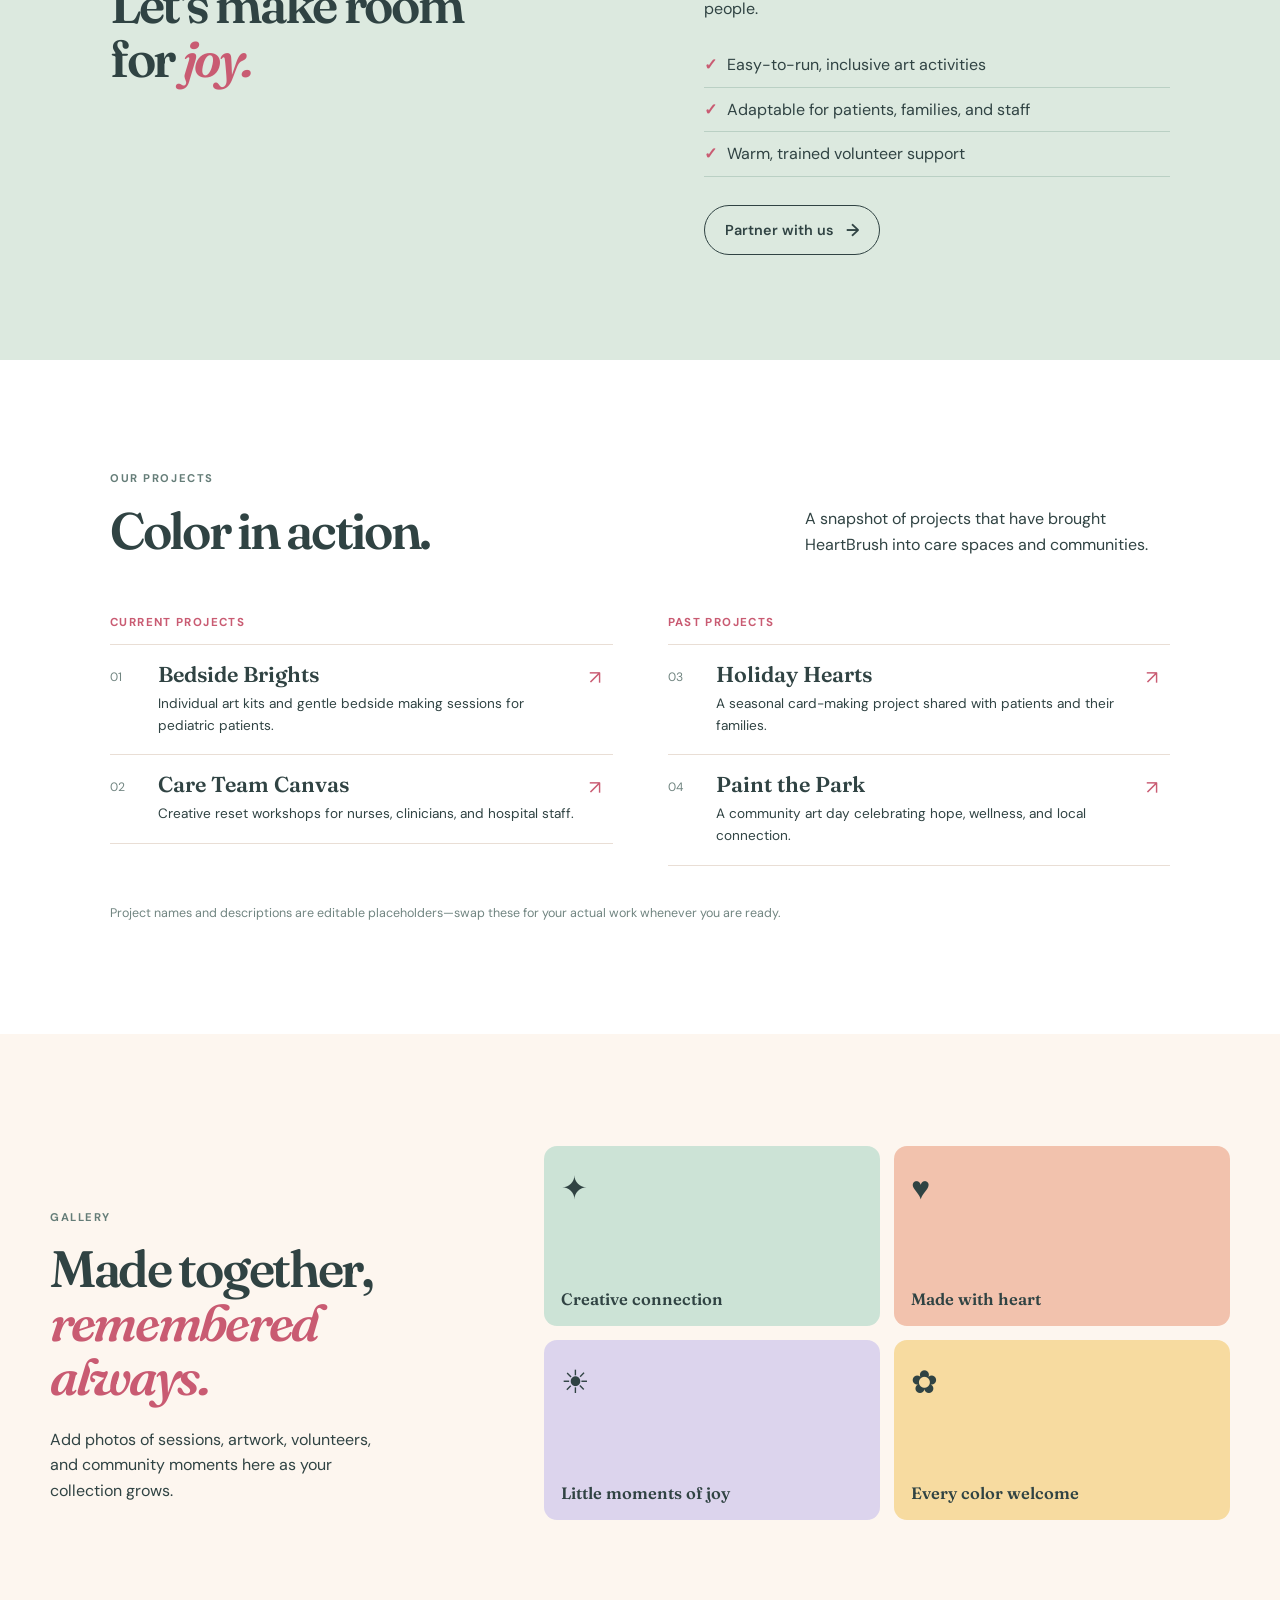
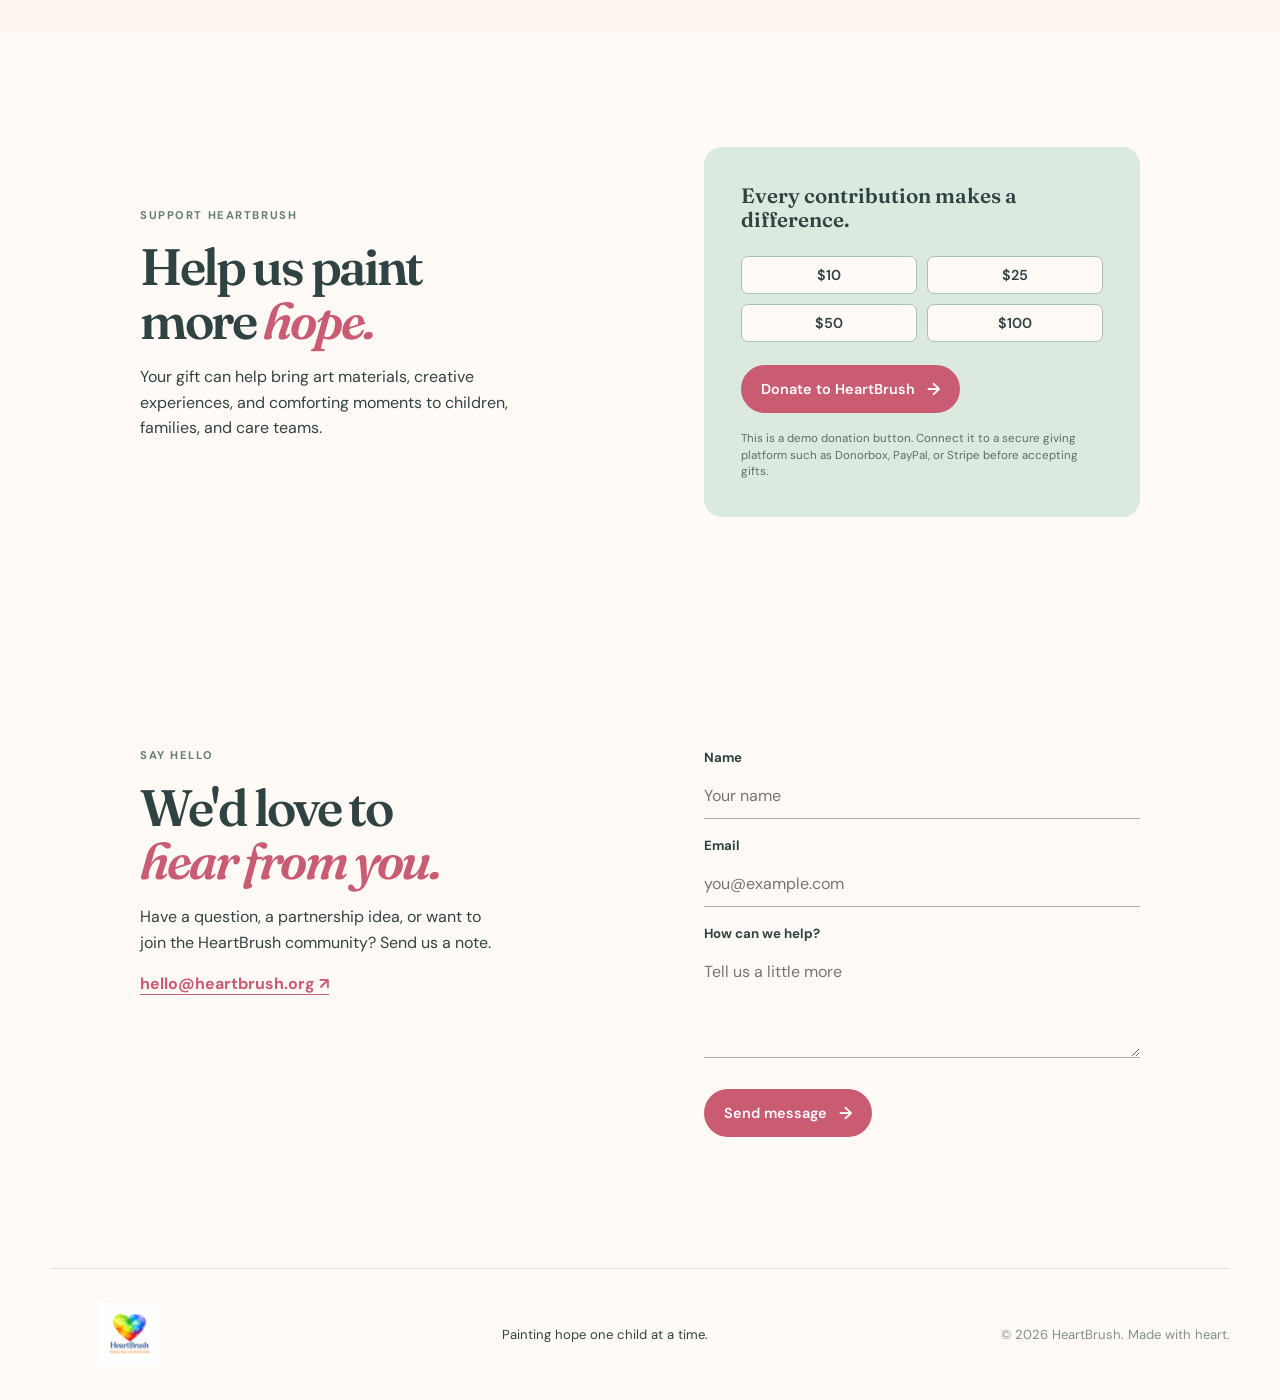
==== commit 9f96f92c: "Add files via upload Added misison statement and my story to template of the website." ====
--- a/index.html
+++ b/index.html
@@ -25,18 +25,18 @@
       <div class="hero-copy">
         <p class="eyebrow">CREATIVITY IN CARE</p>
         <h1>Art that heals.<br><em>Hearts that connect.</em></h1>
-        <p class="lead">HeartBrush brings gentle, joy-filled art experiences into hospitals—creating space for patients, families, and care teams to breathe, make, and connect.</p>
+        <p class="lead">HeartBrush brings joy into hospitals through creativity, creating a place of hope for patients, families, and providers alike, forging connections while transforming a stressful moment into art.</p>
         <div class="hero-actions"><a class="button button-primary" href="#about">Discover HeartBrush <span>→</span></a><a class="text-link" href="#volunteer">Become a volunteer <span>→</span></a></div>
       </div>
       <div class="hero-art logo-feature"><img src="assets/heartbrush-logo.png" alt="HeartBrush logo with a rainbow watercolor heart"><p class="logo-tagline">Art that heals. <strong>Hearts that connect.</strong></p><p class="art-note">A little color can<br>change a whole day.</p></div>
     </section>
     <section class="intro">
       <p class="eyebrow">OUR MISSION</p><h2>We believe creativity belongs<br>in every care space.</h2>
-      <p>Hospital days can be hard. HeartBrush offers welcoming art sessions that make room for expression, rest, and small moments of light—no art experience required.</p><a class="text-link" href="#about">Our story <span>→</span></a>
+      <p>HeartBrush partners with hospitals to offer art sessions for anyone who needs a moment of peace, bringing smiles from the small moments, no art experience necessary.</p><a class="text-link" href="#about">Our story <span>→</span></a>
     </section>
     <section id="about" class="about section-grid">
       <div class="image-card about-art"><div class="tape"></div><span>✦</span><p>Made with<br><em>heart</em></p></div>
-      <div class="section-copy"><p class="eyebrow">ABOUT HEARTBRUSH</p><h2>Connection is part of care.</h2><p>HeartBrush was imagined as a softer corner of the hospital: a place where a blank page, a few colors, and a caring guide can help someone feel more like themselves.</p><p>We partner with hospitals to make creative wellness accessible for everyone who needs a moment to reset.</p><a class="button button-secondary" href="#team">Meet the team <span>→</span></a></div>
+      <div class="section-copy"><p class="eyebrow">ABOUT HEARTBRUSH</p><h2>Connection is part of care.</h2><p>Through volunteering in hospital settings, I have seen the immense pressure carried by healthcare teams and the loneliness that patients and families can feel during difficult moments. Wellbeing has many parts, and while medicine treats the body, the spirit and emotions also require support.</p><p>That is why I founded HeartBrush. We bring art experiences to bedside tables, breakrooms, and care spaces, turning sterile moments into opportunities for calm, creativity, and connection. Whether someone is a patient, loved one, or provider, my hope is that HeartBrush offers a small moment of peace when it is needed most.</p><p class="founder-signature">— Lipi Kothavade, Founder</p><a class="button button-secondary" href="#team">Meet the team <span>→</span></a></div>
     </section>
     <section id="team" class="team">
       <div class="section-heading"><div><p class="eyebrow">THE HEARTBRUSH TEAM</p><h2>People behind<br><em>the paintbrushes.</em></h2></div><p>We are a caring community of makers, listeners, and organizers dedicated to bringing more color into care spaces.</p></div>
@@ -55,7 +55,7 @@
         <article class="program-card lilac"><span class="program-icon">♥</span><h3>Community events</h3><p>Joyful seasonal projects and creative gatherings that bring families, volunteers, and care communities together.</p><a href="#contact">Learn more <span>→</span></a></article>
       </div>
     </section>
-    <section class="impact"><p class="eyebrow">OUR GROWING IMPACT</p><div class="impact-grid"><div><strong>25<span>+</span></strong><p>hospital partners</p></div><div><strong>2,000<span>+</span></strong><p>creative moments shared</p></div><div><strong>15,000<span>+</span></strong><p>pieces of art made</p></div></div><p class="impact-note">These are placeholder numbers—replace them with HeartBrush's real impact as you grow.</p></section>
+    <section class="impact goals"><p class="eyebrow">OUR GOALS</p><h2>Where we’re <em>heading.</em></h2><p class="goals-intro">As HeartBrush grows, we are working toward bringing more creativity, calm, and connection into care spaces.</p><div class="impact-grid"><div><strong>5</strong><p>hospital partners</p></div><div><strong>200</strong><p>art kits or sessions shared</p></div><div><strong>10</strong><p>trained volunteers</p></div><div><strong>$500</strong><p>raised for supplies and programs</p></div></div><p class="impact-note">These are starter goals—update them as HeartBrush’s plans take shape.</p></section>
     <section id="volunteer" class="volunteer section-grid">
       <div class="section-copy"><p class="eyebrow">VOLUNTEER WITH US</p><h2>Bring your<br><em>whole heart.</em></h2><p>Whether you're an artist, a student, or simply someone who believes in showing up with kindness, there is a place for you at HeartBrush.</p><a class="button button-primary" href="#contact">Volunteer with us <span>→</span></a></div>
       <div class="volunteer-card"><div class="squiggle">〰</div><p>“A shared art table can turn strangers into a small community.”</p><span>— The HeartBrush team</span></div>
--- a/overrides.css
+++ b/overrides.css
@@ -100,6 +100,15 @@
 }
 .team-member > p:last-child { margin: 0; font-size: .9rem; }
 .team-note { margin: 28px 0 0; color: #718581; font-size: .78rem; }
+.section-copy .founder-signature {
+  margin-top: 24px;
+  color: #c95b72;
+  font: 600 .9rem "DM Sans", sans-serif;
+}
+.goals h2 { color: #f9f3ea; font-size: clamp(2.5rem, 4vw, 4rem); }
+.goals h2 em { color: #f6a58e; }
+.goals-intro { max-width: 520px; margin: 20px auto 0; color: #d6e4dc; }
+.goals .impact-grid { grid-template-columns: repeat(4, 1fr); }
 @media (max-width: 760px) {
   .brand-logo { width: 125px; height: 57px; }
   .brand-logo img { width: 125px; height: 57px; transform: none; }
@@ -108,4 +117,6 @@
   .logo-feature .art-note { bottom: 22px; }
   .team { padding: 75px 22px; }
   .team-grid { grid-template-columns: 1fr; }
+  .goals .impact-grid { grid-template-columns: repeat(2, 1fr); }
+  .goals .impact-grid div:nth-child(3) { border-left: 0; }
 }
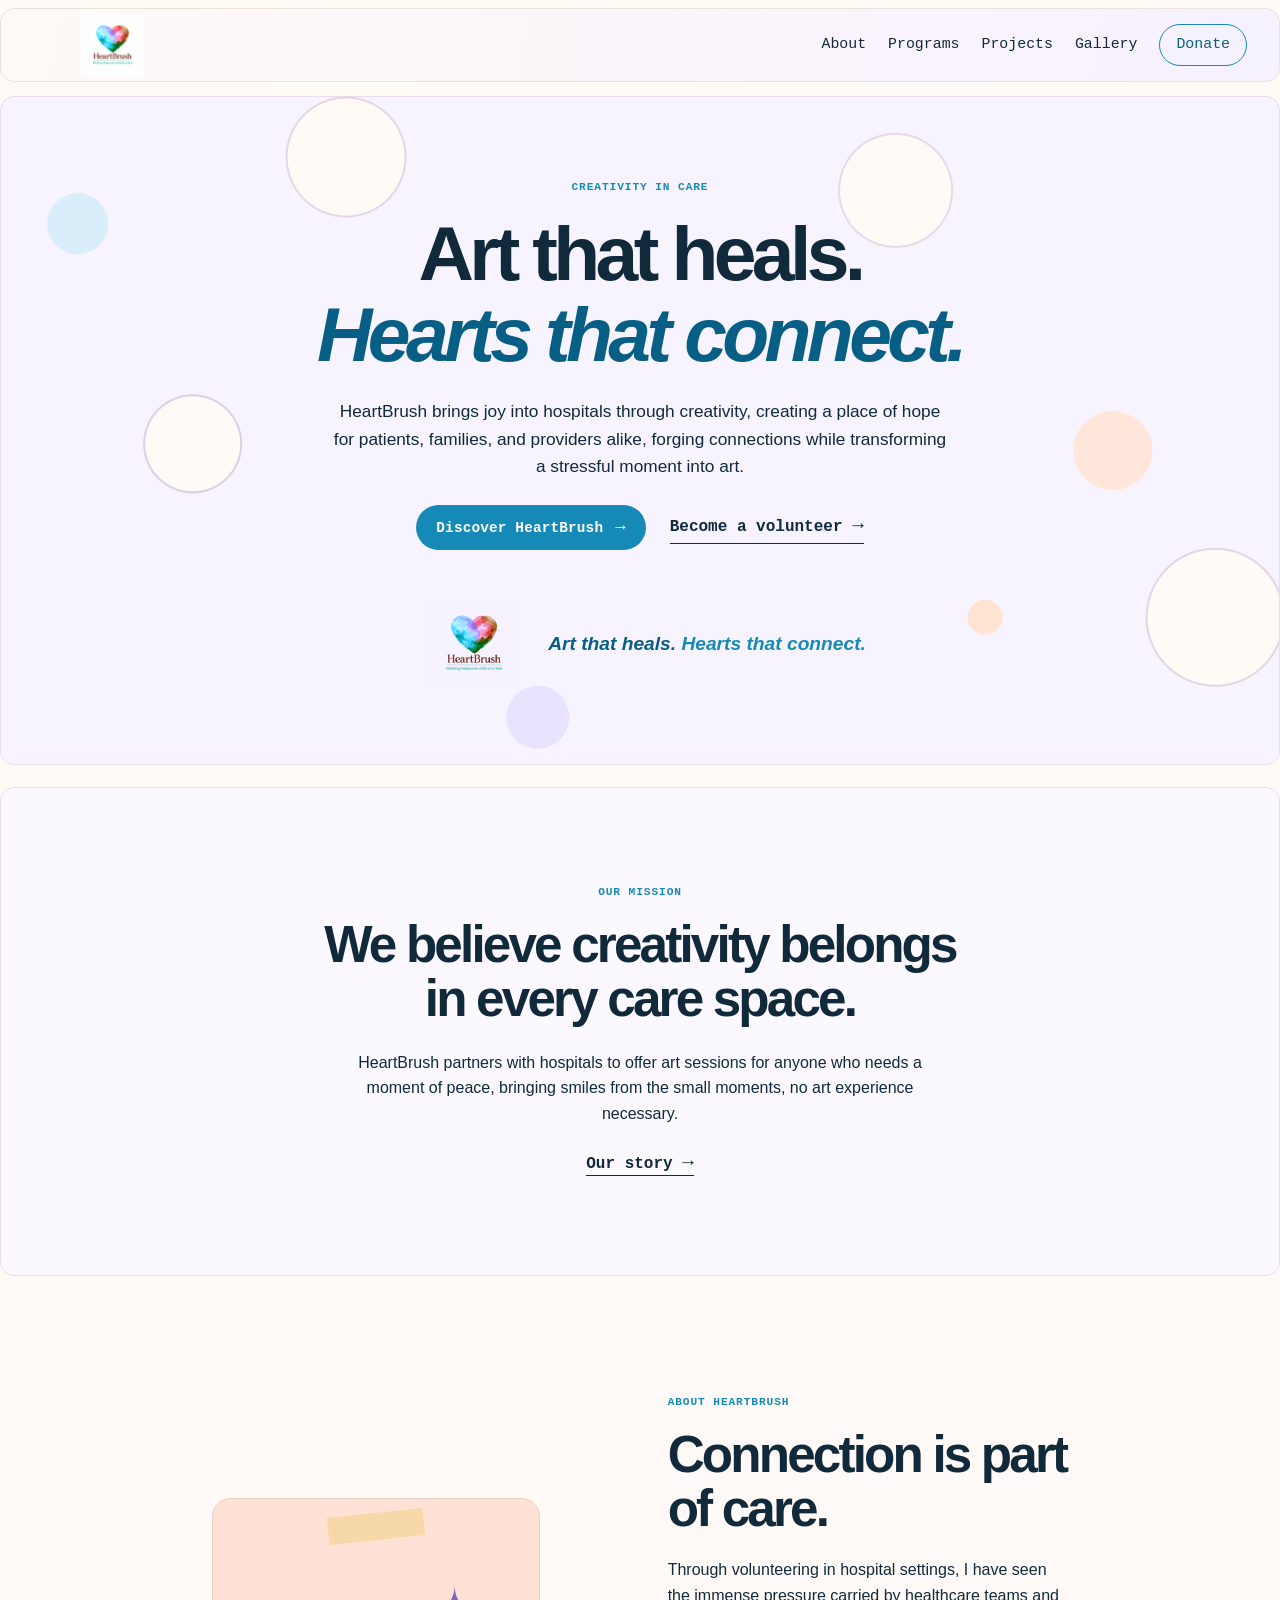
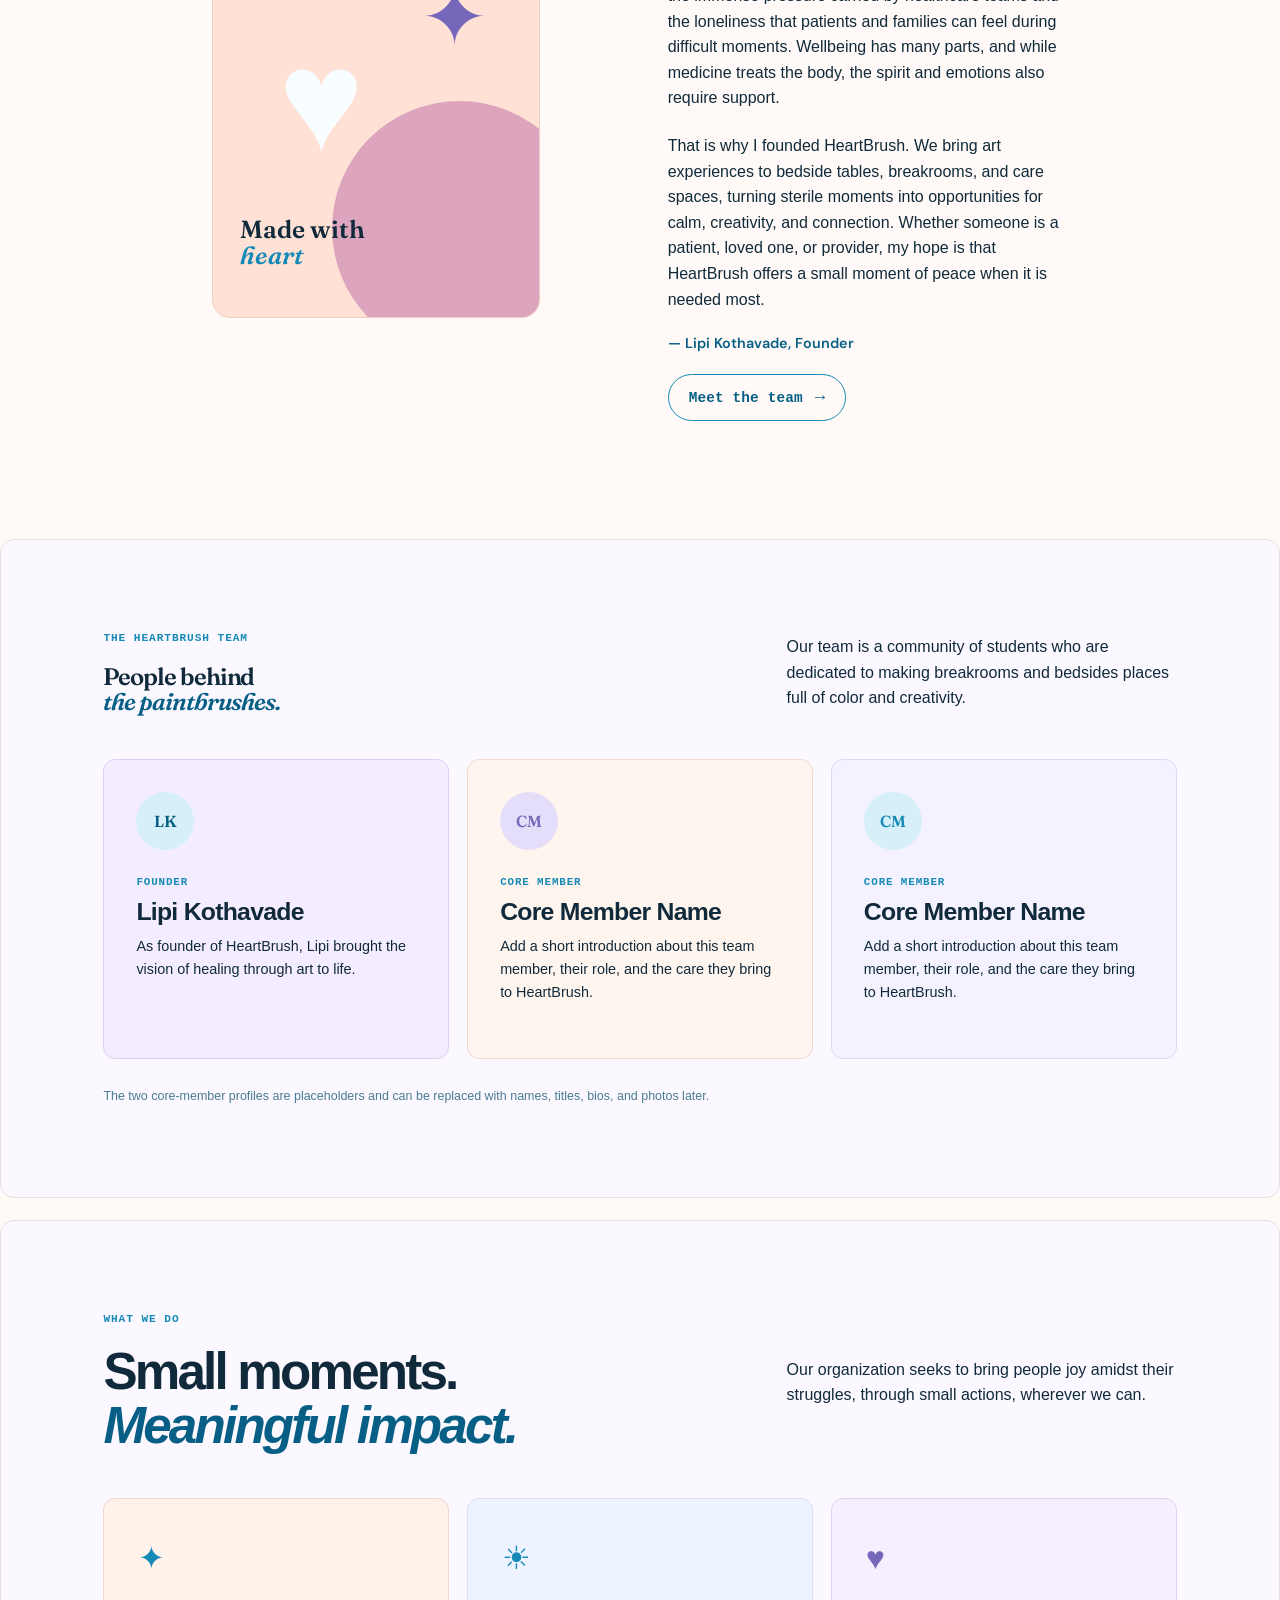
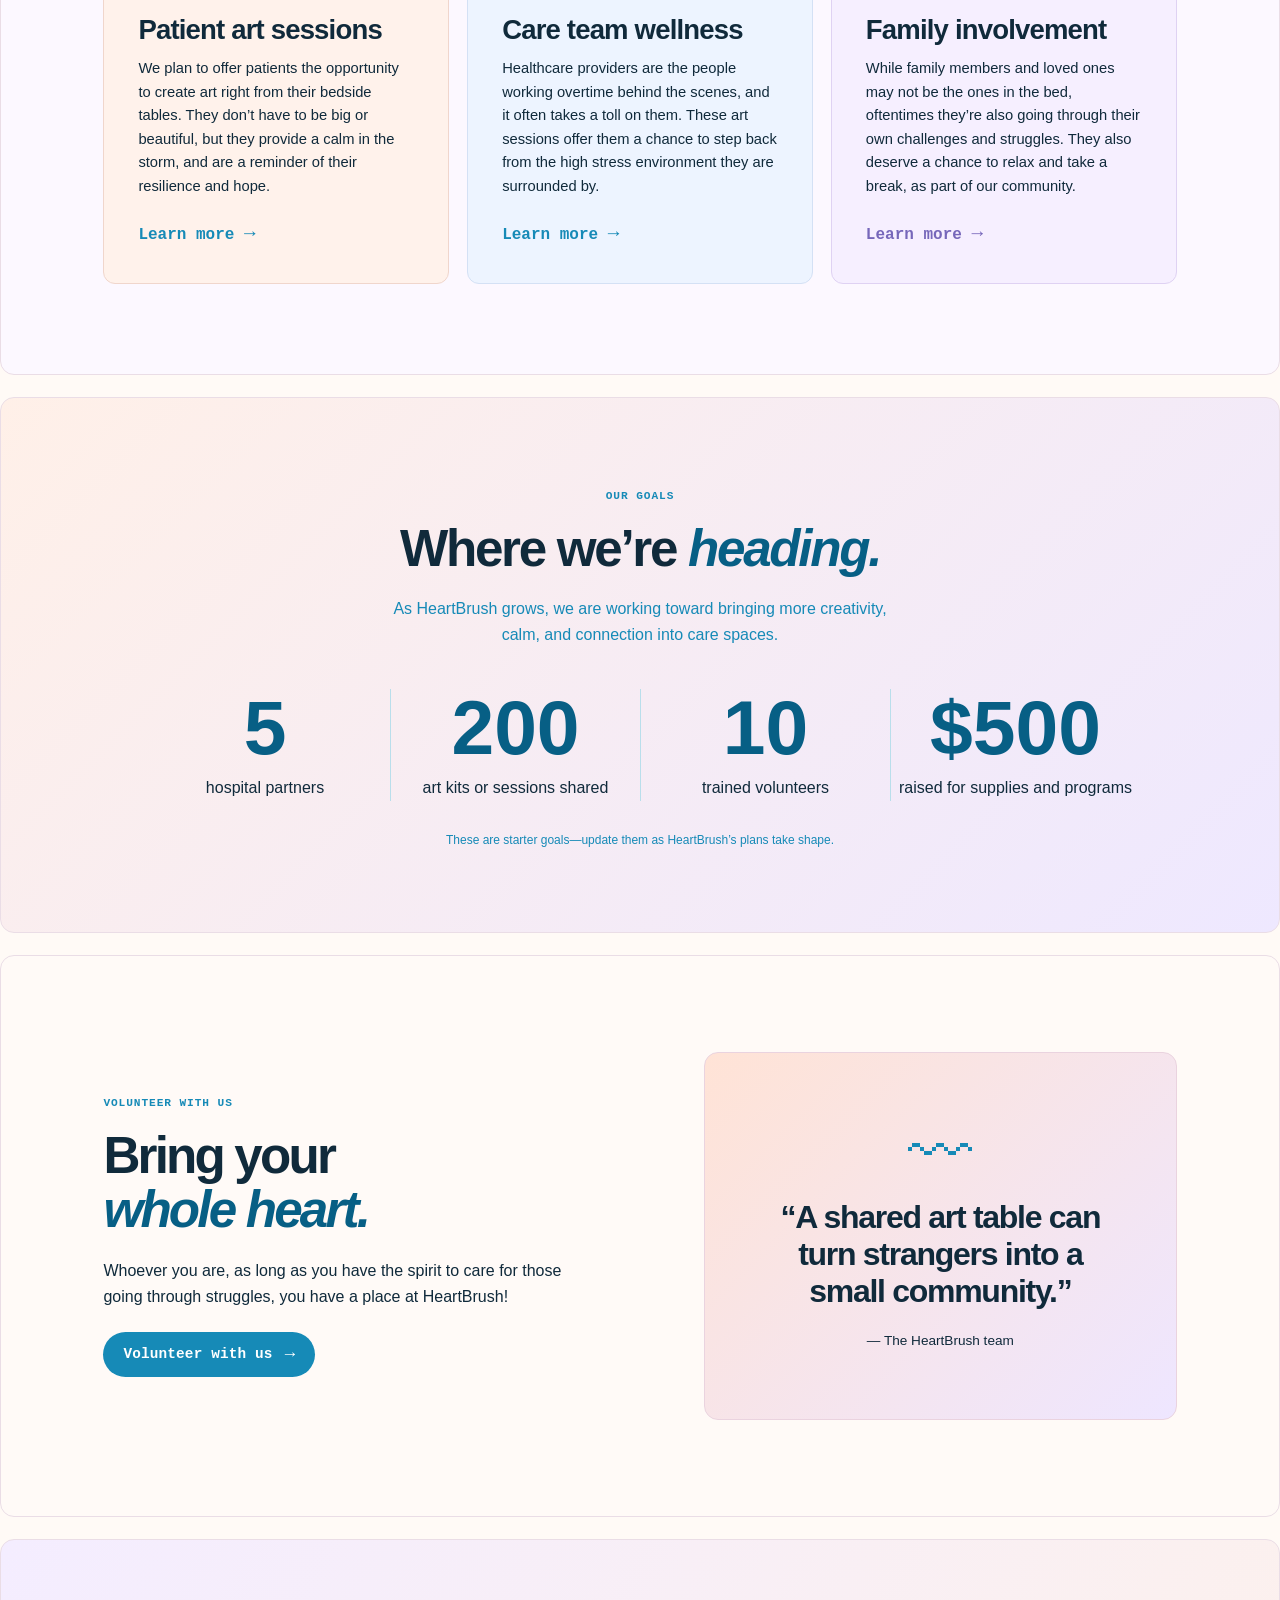
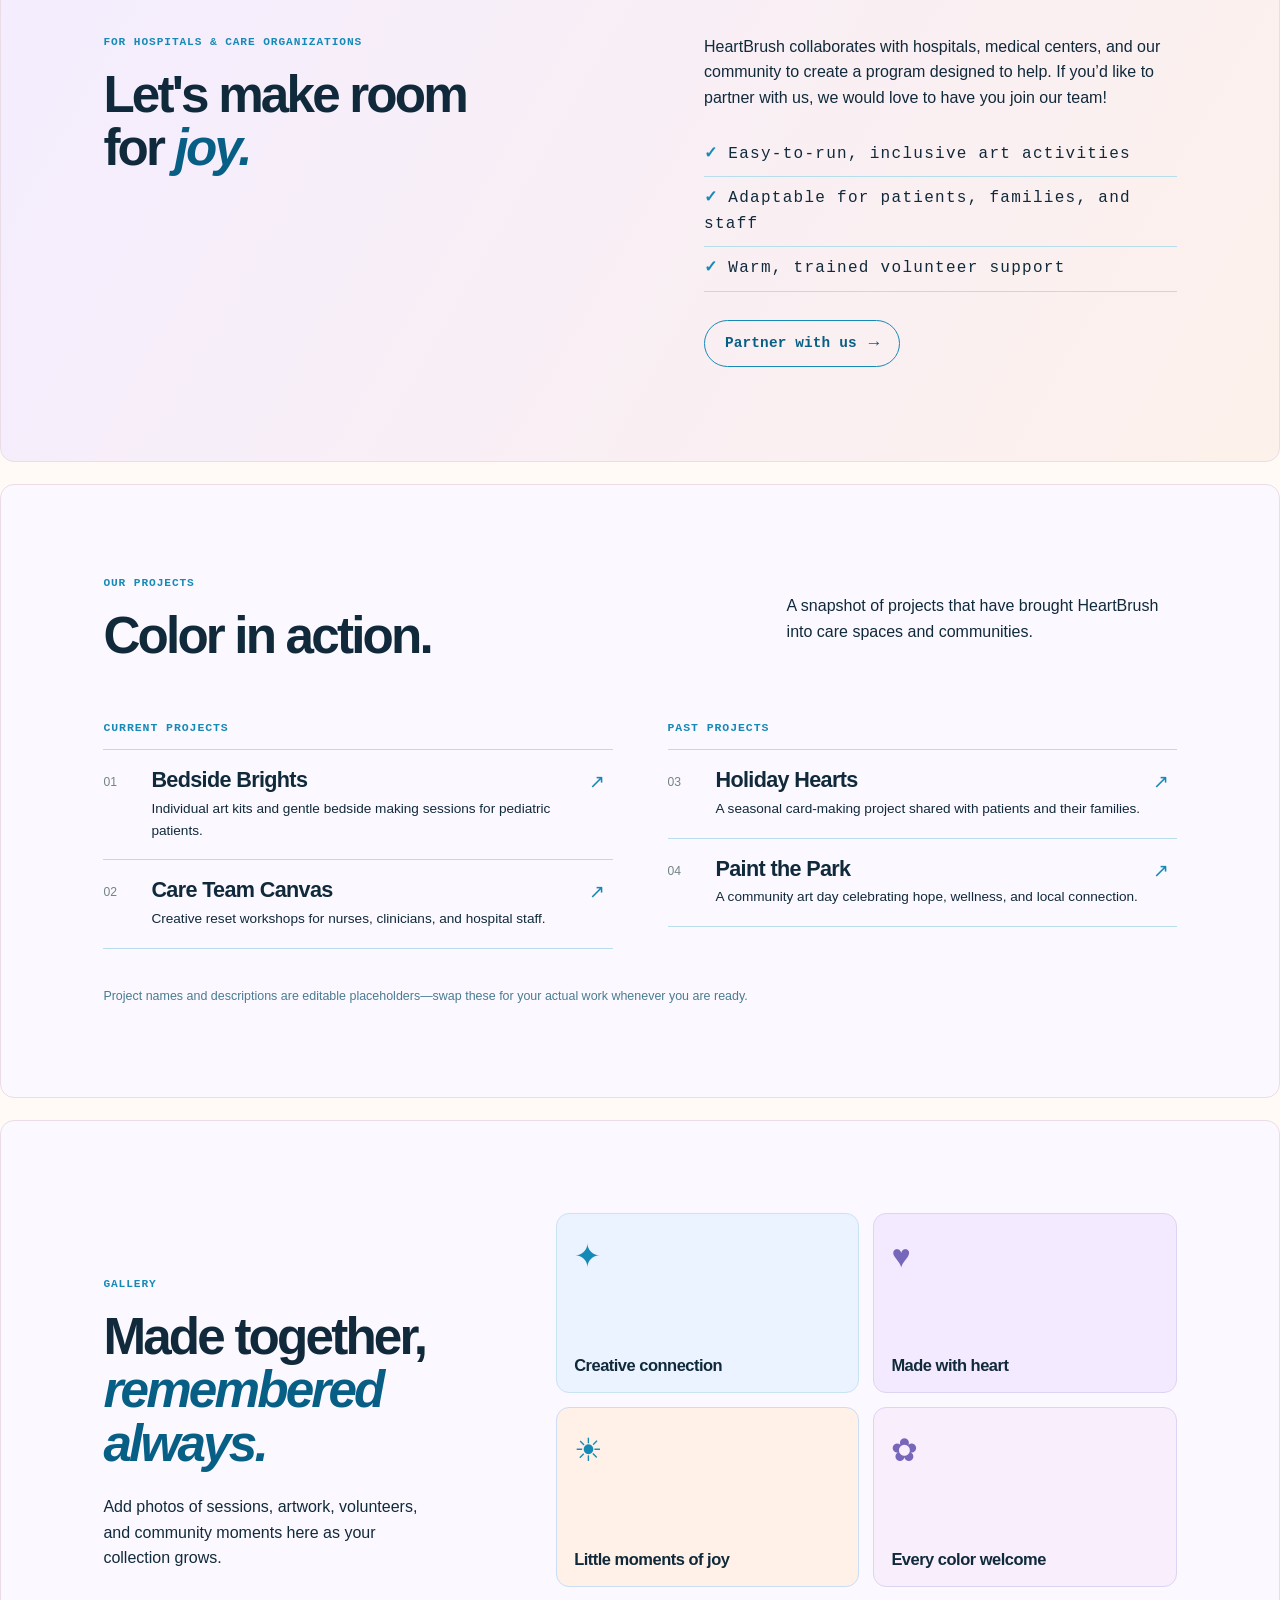
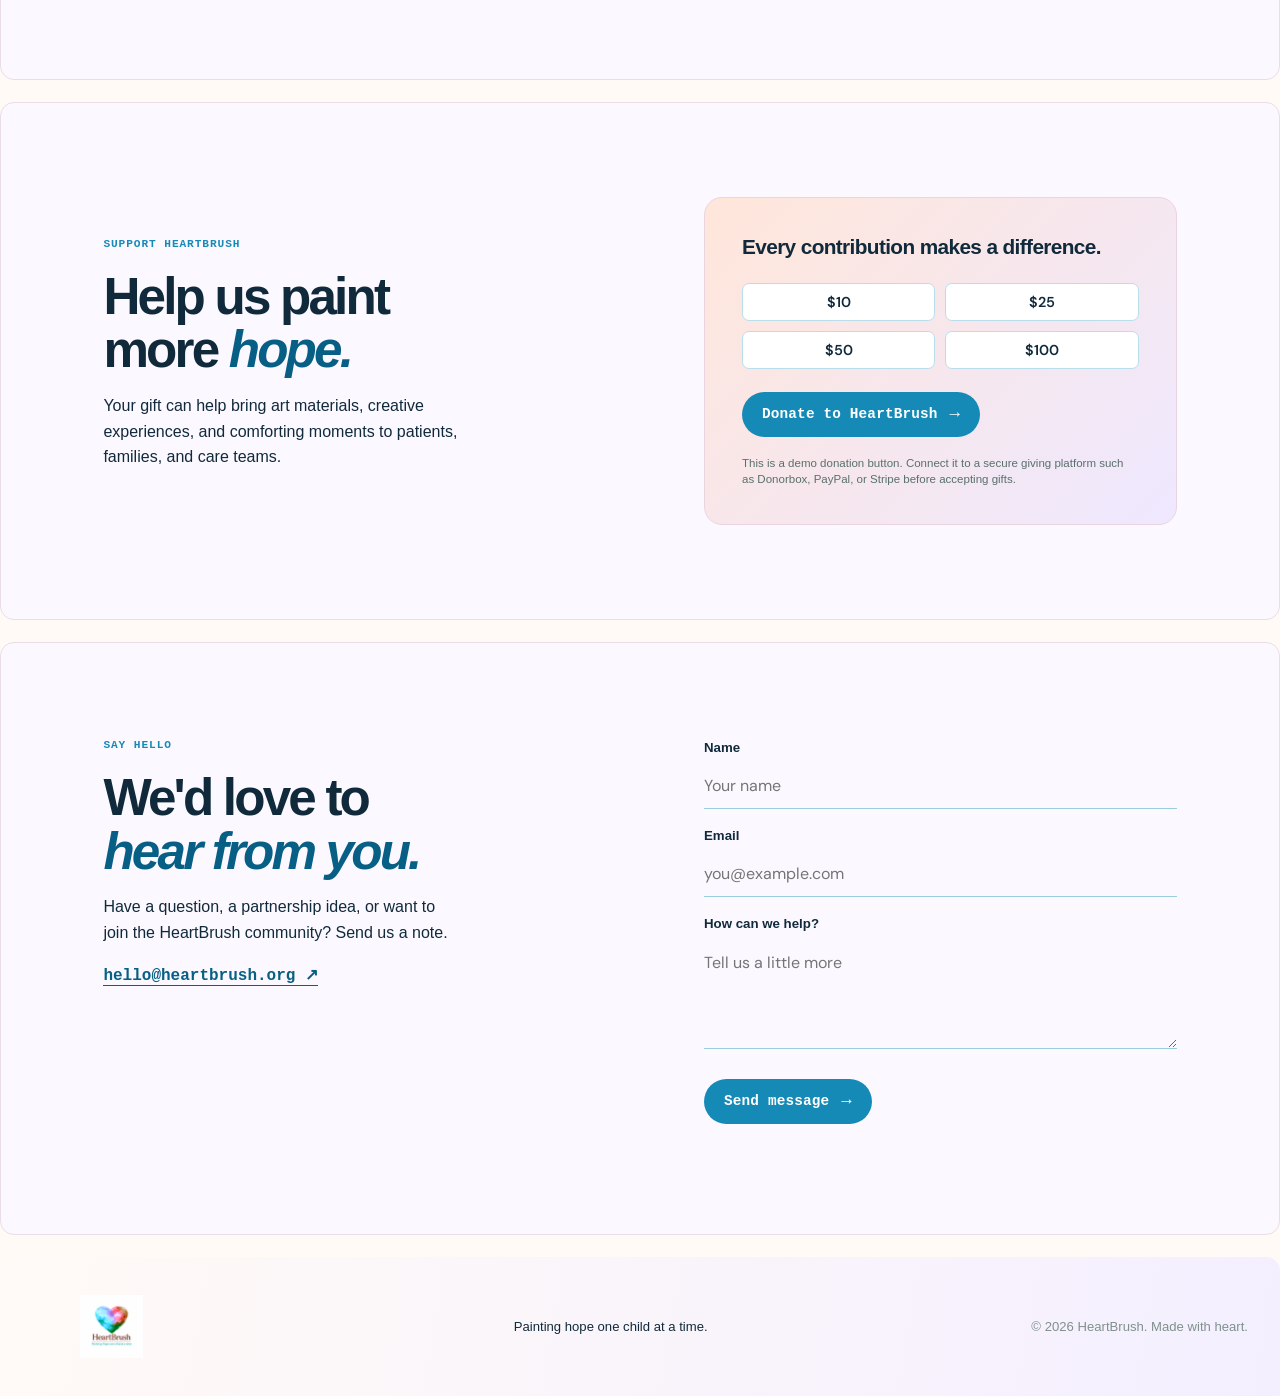
==== commit 788d07fe: "Add files via upload" ====
--- a/index.html
+++ b/index.html
@@ -8,8 +8,8 @@
   <link rel="preconnect" href="https://fonts.googleapis.com">
   <link rel="preconnect" href="https://fonts.gstatic.com" crossorigin>
   <link href="https://fonts.googleapis.com/css2?family=DM+Sans:wght@400;500;600;700&family=Fraunces:opsz,wght@9..144,600;9..144,700&display=swap" rel="stylesheet">
-  <link rel="stylesheet" href="styles.css">
-  <link rel="stylesheet" href="overrides.css">
+  <link rel="stylesheet" href="styles.css?v=20260730">
+  <link rel="stylesheet" href="overrides.css?v=20260730">
 </head>
 <body>
   <a class="skip-link" href="#main">Skip to content</a>
@@ -39,34 +39,34 @@
       <div class="section-copy"><p class="eyebrow">ABOUT HEARTBRUSH</p><h2>Connection is part of care.</h2><p>Through volunteering in hospital settings, I have seen the immense pressure carried by healthcare teams and the loneliness that patients and families can feel during difficult moments. Wellbeing has many parts, and while medicine treats the body, the spirit and emotions also require support.</p><p>That is why I founded HeartBrush. We bring art experiences to bedside tables, breakrooms, and care spaces, turning sterile moments into opportunities for calm, creativity, and connection. Whether someone is a patient, loved one, or provider, my hope is that HeartBrush offers a small moment of peace when it is needed most.</p><p class="founder-signature">— Lipi Kothavade, Founder</p><a class="button button-secondary" href="#team">Meet the team <span>→</span></a></div>
     </section>
     <section id="team" class="team">
-      <div class="section-heading"><div><p class="eyebrow">THE HEARTBRUSH TEAM</p><h2>People behind<br><em>the paintbrushes.</em></h2></div><p>We are a caring community of makers, listeners, and organizers dedicated to bringing more color into care spaces.</p></div>
+      <div class="section-heading"><div><p class="eyebrow">THE HEARTBRUSH TEAM</p><h2>People behind<br><em>the paintbrushes.</em></h2></div><p>Our team is a community of students who are dedicated to making breakrooms and bedsides places full of color and creativity.</p></div>
       <div class="team-grid">
-        <article class="team-member founder"><div class="member-initials">LK</div><p class="member-role">FOUNDER</p><h3>Lipi Kothavade</h3><p>Founder of HeartBrush, Lipi brings a vision for creating hopeful, healing moments through art.</p></article>
+        <article class="team-member founder"><div class="member-initials">LK</div><p class="member-role">FOUNDER</p><h3>Lipi Kothavade</h3><p>As founder of HeartBrush, Lipi brought the vision of healing through art to life.</p></article>
         <article class="team-member"><div class="member-initials">CM</div><p class="member-role">CORE MEMBER</p><h3>Core Member Name</h3><p>Add a short introduction about this team member, their role, and the care they bring to HeartBrush.</p></article>
         <article class="team-member"><div class="member-initials">CM</div><p class="member-role">CORE MEMBER</p><h3>Core Member Name</h3><p>Add a short introduction about this team member, their role, and the care they bring to HeartBrush.</p></article>
       </div>
       <p class="team-note">The two core-member profiles are placeholders and can be replaced with names, titles, bios, and photos later.</p>
     </section>
     <section id="programs" class="programs">
-      <div class="section-heading"><div><p class="eyebrow">WHAT WE DO</p><h2>Small moments.<br><em>Meaningful impact.</em></h2></div><p>Every program is designed to meet people where they are—with simple materials, warm encouragement, and no pressure to perform.</p></div>
+      <div class="section-heading"><div><p class="eyebrow">WHAT WE DO</p><h2>Small moments.<br><em>Meaningful impact.</em></h2></div><p>Our organization seeks to bring people joy amidst their struggles, through small actions, wherever we can.</p></div>
       <div class="program-grid">
-        <article class="program-card coral"><span class="program-icon">✦</span><h3>Patient art sessions</h3><p>Bedside and group activities that invite patients to create, share, and take home a bright reminder of their own resilience.</p><a href="#contact">Learn more <span>→</span></a></article>
-        <article class="program-card sage"><span class="program-icon">☀</span><h3>Care team wellness</h3><p>Restorative workshops for the people who give so much, helping healthcare teams pause and reconnect with one another.</p><a href="#contact">Learn more <span>→</span></a></article>
-        <article class="program-card lilac"><span class="program-icon">♥</span><h3>Community events</h3><p>Joyful seasonal projects and creative gatherings that bring families, volunteers, and care communities together.</p><a href="#contact">Learn more <span>→</span></a></article>
+        <article class="program-card coral"><span class="program-icon">✦</span><h3>Patient art sessions</h3><p>We plan to offer patients the opportunity to create art right from their bedside tables. They don’t have to be big or beautiful, but they provide a calm in the storm, and are a reminder of their resilience and hope.</p><a href="patient-art-sessions.html">Learn more <span>→</span></a></article>
+        <article class="program-card sage"><span class="program-icon">☀</span><h3>Care team wellness</h3><p>Healthcare providers are the people working overtime behind the scenes, and it often takes a toll on them. These art sessions offer them a chance to step back from the high stress environment they are surrounded by.</p><a href="care-team-wellness.html">Learn more <span>→</span></a></article>
+        <article class="program-card lilac"><span class="program-icon">♥</span><h3>Family involvement</h3><p>While family members and loved ones may not be the ones in the bed, oftentimes they’re also going through their own challenges and struggles. They also deserve a chance to relax and take a break, as part of our community.</p><a href="family-involvement.html">Learn more <span>→</span></a></article>
       </div>
     </section>
     <section class="impact goals"><p class="eyebrow">OUR GOALS</p><h2>Where we’re <em>heading.</em></h2><p class="goals-intro">As HeartBrush grows, we are working toward bringing more creativity, calm, and connection into care spaces.</p><div class="impact-grid"><div><strong>5</strong><p>hospital partners</p></div><div><strong>200</strong><p>art kits or sessions shared</p></div><div><strong>10</strong><p>trained volunteers</p></div><div><strong>$500</strong><p>raised for supplies and programs</p></div></div><p class="impact-note">These are starter goals—update them as HeartBrush’s plans take shape.</p></section>
     <section id="volunteer" class="volunteer section-grid">
-      <div class="section-copy"><p class="eyebrow">VOLUNTEER WITH US</p><h2>Bring your<br><em>whole heart.</em></h2><p>Whether you're an artist, a student, or simply someone who believes in showing up with kindness, there is a place for you at HeartBrush.</p><a class="button button-primary" href="#contact">Volunteer with us <span>→</span></a></div>
+      <div class="section-copy"><p class="eyebrow">VOLUNTEER WITH US</p><h2>Bring your<br><em>whole heart.</em></h2><p>Whoever you are, as long as you have the spirit to care for those going through struggles, you have a place at HeartBrush!</p><a class="button button-primary" href="#contact">Volunteer with us <span>→</span></a></div>
       <div class="volunteer-card"><div class="squiggle">〰</div><p>“A shared art table can turn strangers into a small community.”</p><span>— The HeartBrush team</span></div>
     </section>
-    <section id="partner" class="partner"><div><p class="eyebrow">FOR HOSPITALS &amp; CARE ORGANIZATIONS</p><h2>Let's make room<br>for <em>joy.</em></h2></div><div><p>HeartBrush collaborates with hospital and community leaders to create thoughtful, flexible programs that fit the needs of your people.</p><ul><li>Easy-to-run, inclusive art activities</li><li>Adaptable for patients, families, and staff</li><li>Warm, trained volunteer support</li></ul><a class="button button-secondary" href="#contact">Partner with us <span>→</span></a></div></section>
+    <section id="partner" class="partner"><div><p class="eyebrow">FOR HOSPITALS &amp; CARE ORGANIZATIONS</p><h2>Let's make room<br>for <em>joy.</em></h2></div><div><p>HeartBrush collaborates with hospitals, medical centers, and our community to create a program designed to help. If you’d like to partner with us, we would love to have you join our team!</p><ul><li>Easy-to-run, inclusive art activities</li><li>Adaptable for patients, families, and staff</li><li>Warm, trained volunteer support</li></ul><a class="button button-secondary" href="#contact">Partner with us <span>→</span></a></div></section>
     <section id="projects" class="projects"><div class="section-heading"><div><p class="eyebrow">OUR PROJECTS</p><h2>Color in action.</h2></div><p>A snapshot of projects that have brought HeartBrush into care spaces and communities.</p></div><div class="project-columns"><div><p class="project-label">CURRENT PROJECTS</p><article class="project-row"><span>01</span><div><h3>Bedside Brights</h3><p>Individual art kits and gentle bedside making sessions for pediatric patients.</p></div><a href="#contact">↗</a></article><article class="project-row"><span>02</span><div><h3>Care Team Canvas</h3><p>Creative reset workshops for nurses, clinicians, and hospital staff.</p></div><a href="#contact">↗</a></article></div><div><p class="project-label">PAST PROJECTS</p><article class="project-row"><span>03</span><div><h3>Holiday Hearts</h3><p>A seasonal card-making project shared with patients and their families.</p></div><a href="#contact">↗</a></article><article class="project-row"><span>04</span><div><h3>Paint the Park</h3><p>A community art day celebrating hope, wellness, and local connection.</p></div><a href="#contact">↗</a></article></div></div><p class="projects-note">Project names and descriptions are editable placeholders—swap these for your actual work whenever you are ready.</p></section>
     <section id="gallery" class="gallery"><div class="gallery-heading"><p class="eyebrow">GALLERY</p><h2>Made together,<br><em>remembered always.</em></h2><p>Add photos of sessions, artwork, volunteers, and community moments here as your collection grows.</p></div><div class="gallery-grid"><figure class="gallery-tile tile-one"><span>✦</span><figcaption>Creative connection</figcaption></figure><figure class="gallery-tile tile-two"><span>♥</span><figcaption>Made with heart</figcaption></figure><figure class="gallery-tile tile-three"><span>☀</span><figcaption>Little moments of joy</figcaption></figure><figure class="gallery-tile tile-four"><span>✿</span><figcaption>Every color welcome</figcaption></figure></div></section>
-    <section id="donate" class="donate"><div><p class="eyebrow">SUPPORT HEARTBRUSH</p><h2>Help us paint<br>more <em>hope.</em></h2><p>Your gift can help bring art materials, creative experiences, and comforting moments to children, families, and care teams.</p></div><div class="donation-card"><p>Every contribution makes a difference.</p><div class="donation-options"><button type="button">$10</button><button type="button">$25</button><button type="button">$50</button><button type="button">$100</button></div><a class="button button-primary" href="#contact">Donate to HeartBrush <span>→</span></a><small>This is a demo donation button. Connect it to a secure giving platform such as Donorbox, PayPal, or Stripe before accepting gifts.</small></div></section>
+    <section id="donate" class="donate"><div><p class="eyebrow">SUPPORT HEARTBRUSH</p><h2>Help us paint<br>more <em>hope.</em></h2><p>Your gift can help bring art materials, creative experiences, and comforting moments to patients, families, and care teams.</p></div><div class="donation-card"><p>Every contribution makes a difference.</p><div class="donation-options"><button type="button">$10</button><button type="button">$25</button><button type="button">$50</button><button type="button">$100</button></div><a class="button button-primary" href="#contact">Donate to HeartBrush <span>→</span></a><small>This is a demo donation button. Connect it to a secure giving platform such as Donorbox, PayPal, or Stripe before accepting gifts.</small></div></section>
     <section id="contact" class="contact"><div><p class="eyebrow">SAY HELLO</p><h2>We'd love to<br><em>hear from you.</em></h2><p>Have a question, a partnership idea, or want to join the HeartBrush community? Send us a note.</p><a class="contact-email" href="mailto:hello@heartbrush.org">hello@heartbrush.org <span>↗</span></a></div><form class="contact-form" action="#" method="post"><label>Name<input type="text" name="name" placeholder="Your name" required></label><label>Email<input type="email" name="email" placeholder="you@example.com" required></label><label>How can we help?<textarea name="message" placeholder="Tell us a little more" rows="4" required></textarea></label><button class="button button-primary" type="submit">Send message <span>→</span></button><p class="form-status" aria-live="polite"></p></form></section>
   </main>
   <footer><a class="brand brand-logo" href="#home"><img src="assets/heartbrush-logo.png" alt="HeartBrush"></a><p>Painting hope one child at a time.</p><p>© <span id="year"></span> HeartBrush. Made with heart.</p></footer>
-  <script src="script.js"></script>
+  <script src="script.js?v=20260730"></script>
 </body>
 </html>
--- a/overrides.css
+++ b/overrides.css
@@ -120,3 +120,266 @@
   .goals .impact-grid { grid-template-columns: repeat(2, 1fr); }
   .goals .impact-grid div:nth-child(3) { border-left: 0; }
 }
+
+/* Airy blue-panel visual system inspired by the supplied reference image. */
+:root {
+  --ink: #102a3b;
+  --rose: #168ab7;
+  --coral: #cfefff;
+  --cream: #ffffff;
+  --sage: #e7f6fc;
+  --line: #b9deeb;
+  --panel: #f1f9fd;
+  --blue: #168ab7;
+  --deep-blue: #075f85;
+  --sky: #dcefff;
+  --periwinkle: #e6e3fb;
+  --lavender: #f1eaff;
+  --violet: #7667ba;
+}
+
+body {
+  background: #ffffff;
+  color: var(--ink);
+  font-family: Arial, Helvetica, sans-serif;
+}
+
+.site-header {
+  max-width: 1320px;
+  height: 74px;
+  margin: 8px auto 14px;
+  padding: 0 32px;
+  background: var(--panel);
+  border: 1px solid #e1f0f6;
+  border-radius: 14px;
+}
+
+.brand-logo img { filter: saturate(.78) hue-rotate(145deg); }
+.site-nav a:hover, .text-link:hover { color: var(--blue); }
+.site-nav .nav-cta { border-color: var(--blue); color: var(--deep-blue); }
+
+.hero {
+  max-width: 1320px;
+  min-height: 570px;
+  margin: 0 auto 22px;
+  padding: 82px 8% 48px;
+  grid-template-columns: 1fr;
+  gap: 22px;
+  text-align: center;
+  overflow: hidden;
+  border: 1px solid #e0f0f6;
+  border-radius: 14px;
+  background-color: var(--panel);
+  background-image:
+    radial-gradient(circle at 6% 19%, #d3ecfa 0 30px, transparent 31px),
+    radial-gradient(circle at 15% 52%, #ffffff 0 47px, #b9deeb 48px 49px, transparent 50px),
+    radial-gradient(circle at 27% 9%, #ffffff 0 58px, #c5e4ef 59px 60px, transparent 61px),
+    radial-gradient(circle at 70% 14%, #ffffff 0 55px, #c5e4ef 56px 57px, transparent 58px),
+    radial-gradient(circle at 87% 53%, #d3ecfa 0 39px, transparent 40px),
+    radial-gradient(circle at 95% 78%, #ffffff 0 67px, #c5e4ef 68px 69px, transparent 70px),
+    radial-gradient(circle at 42% 93%, #e6e3fb 0 31px, transparent 32px),
+    radial-gradient(circle at 77% 78%, #e8e4ff 0 17px, transparent 18px);
+}
+
+.hero-copy { max-width: 760px; margin: 0 auto; position: relative; z-index: 1; }
+.eyebrow { color: var(--blue); letter-spacing: .18em; }
+.hero h1 { font-family: Arial, Helvetica, sans-serif; font-weight: 800; letter-spacing: -.06em; }
+.hero h1 em, h2 em { color: var(--deep-blue); }
+.lead { max-width: 620px; margin: 24px auto; }
+.hero-actions { justify-content: center; }
+.button-primary { background: var(--blue); }
+.button-primary:hover { background: var(--deep-blue); }
+.button-secondary { border-color: var(--blue); color: var(--deep-blue); }
+.button-secondary:hover { background: var(--deep-blue); }
+
+.hero-art {
+  display: flex;
+  height: auto;
+  min-height: 0;
+  background: transparent;
+  border-radius: 0;
+  overflow: visible;
+  justify-content: center;
+  align-items: center;
+}
+.logo-feature::before, .logo-feature::after, .logo-feature .art-note { display: none; }
+.logo-feature img { width: 120px; height: 88px; filter: saturate(.78) hue-rotate(145deg); }
+.logo-tagline { position: static; transform: none; width: auto; margin: 0 0 0 14px; text-align: left; color: var(--deep-blue); }
+.logo-tagline strong { color: var(--blue); }
+
+.intro, .team, .programs, .impact, .volunteer, .partner, .projects, .gallery, .donate, .contact {
+  max-width: 1320px;
+  margin: 22px auto;
+  border: 1px solid #e0f0f6;
+  border-radius: 14px;
+}
+
+.intro { padding: 96px 30px; background: var(--panel); }
+.intro h2, .section-copy h2, .programs h2, .partner h2, .contact h2, .projects h2, .gallery h2, .donate h2 {
+  font-family: Arial, Helvetica, sans-serif;
+  font-weight: 800;
+  letter-spacing: -.055em;
+}
+
+.section-grid { padding: 96px 8%; background: var(--panel); }
+.about { grid-template-columns: .9fr 1.1fr; }
+.image-card { background: #d9f0fa; border: 1px solid var(--line); }
+.about-art::before { background: #9ed9ed; }
+.about-art::after { color: #f8fdff; }
+.about-art span { color: var(--blue); }
+.tape { background: #c3e5f2; }
+.founder-signature, .section-copy .founder-signature { color: var(--deep-blue); }
+
+.team, .programs, .projects { padding: 90px 8%; background: var(--panel); }
+.section-heading { align-items: center; }
+.section-heading > p { max-width: 390px; }
+.team-member, .team-member.founder {
+  background: #ffffff;
+  border-color: var(--line);
+  border-radius: 12px;
+}
+.team-member:nth-child(2) { background: #f8f7ff; border-color: #d9d4f4; }
+.team-member:nth-child(3) { background: #f4fbff; border-color: #c9e5f2; }
+.member-initials, .founder .member-initials { background: #d6eff9; color: var(--deep-blue); }
+.team-member:nth-child(2) .member-initials { background: #e4defa; color: var(--violet); }
+.team-member:nth-child(3) .member-initials { background: #d6eff9; color: var(--blue); }
+.member-role { color: var(--blue); }
+.team-note, .projects-note { color: #497b91; }
+
+.program-card, .coral, .sage, .lilac {
+  min-height: 360px;
+  background: #ffffff;
+  border: 1px solid var(--line);
+  border-radius: 12px;
+}
+.program-card.coral { background: #f2f9ff; border-color: #c5e3f3; }
+.program-card.sage { background: #eef5ff; border-color: #cfdff7; }
+.program-card.lilac { background: #f8f5ff; border-color: #ddd4f3; }
+.program-card.lilac .program-icon, .program-card.lilac a { color: var(--violet); }
+.program-icon, .program-card a { color: var(--blue); }
+.program-card h3 { font-family: "DM Sans", sans-serif; font-weight: 700; }
+
+.impact { padding: 90px 8% 70px; background: linear-gradient(135deg, #e8f7fe 0%, #eef0ff 100%); color: var(--ink); }
+.impact .eyebrow, .impact-note, .goals-intro { color: var(--blue); }
+.goals h2 { color: var(--ink); font-family: Arial, Helvetica, sans-serif; font-weight: 800; }
+.goals h2 em { color: var(--deep-blue); }
+.impact-grid div { border-color: var(--line); }
+.impact strong { color: var(--deep-blue); font-family: Arial, Helvetica, sans-serif; font-weight: 800; }
+
+.volunteer { background: var(--panel); }
+.volunteer-card { background: linear-gradient(135deg, #d7eff9 0%, #ebe5ff 100%); transform: none; border: 1px solid #cbd9ef; border-radius: 14px; }
+.squiggle { color: var(--blue); }
+
+.partner { padding: 94px 8%; background: #e9f7fd; }
+.partner li { border-color: var(--line); }
+.partner li::before { color: var(--blue); }
+
+.gallery { padding: 92px 8%; background: var(--panel); }
+.gallery-tile { border: 1px solid var(--line); background: #ffffff; }
+.gallery-tile span { color: var(--blue); }
+.tile-one { background: #e7f5fd; border-color: #c8e4f2; }
+.tile-two { background: #f0edff; border-color: #dcd4f3; }
+.tile-three { background: #e4f0ff; border-color: #c9ddf4; }
+.tile-four { background: #f6f1ff; border-color: #ddd4f3; }
+.tile-two span, .tile-four span { color: var(--violet); }
+
+.donate, .contact { padding: 94px 8%; background: var(--panel); }
+.donation-card { background: linear-gradient(135deg, #dff2fa 0%, #eee9ff 100%); border: 1px solid #cbd9ef; }
+.donation-options button { border-color: var(--line); background: #ffffff; }
+.donation-options button:hover { color: var(--blue); border-color: var(--blue); }
+.contact-email, .form-status { color: var(--deep-blue); }
+.contact-form input, .contact-form textarea { border-color: #9bcddd; }
+
+footer { max-width: 1320px; padding: 38px 32px; border-top: 0; background: var(--panel); border-radius: 14px 14px 0 0; }
+
+/* Replace the remaining display type with the reference's direct sans-serif style. */
+.brand, .logo-tagline, .art-note, .team-member h3, .program-card h3, .project-row h3,
+.gallery-tile figcaption, .donation-card > p, .volunteer-card p {
+  font-family: Arial, Helvetica, sans-serif;
+}
+.team-member h3, .program-card h3, .project-row h3, .gallery-tile figcaption,
+.donation-card > p { font-weight: 700; letter-spacing: -.03em; }
+.volunteer-card p { font-weight: 700; letter-spacing: -.04em; }
+
+/* Use the typewriter accent only for controls and small organizational labels. */
+.eyebrow, .member-role, .project-label, .button, .partner li {
+  font-family: "Courier New", Courier, monospace;
+  letter-spacing: .08em;
+}
+.eyebrow, .member-role, .project-label, .button { font-weight: 700; }
+.button { letter-spacing: .01em; }
+
+/* Every interactive text element uses the typewriter accent. */
+a, button, .menu-toggle {
+  font-family: "Courier New", Courier, monospace;
+}
+
+/* Warm the palette so the space feels caring and welcoming, not clinical. */
+:root {
+  --cream: #fffaf6;
+  --panel: #faf7ff;
+  --sky: #e7f2fb;
+  --periwinkle: #ece8ff;
+  --lavender: #f5ecff;
+  --peach: #ffe4d4;
+  --blush: #fff0e9;
+}
+
+body { background: var(--cream); }
+.site-header { background: linear-gradient(100deg, #fffaf6 0%, #f6f1ff 100%); border-color: #eee1da; }
+.hero {
+  background-color: #f8f4ff;
+  background-image:
+    radial-gradient(circle at 6% 19%, #d9eefa 0 30px, transparent 31px),
+    radial-gradient(circle at 15% 52%, #fffaf6 0 47px, #dccfe6 48px 49px, transparent 50px),
+    radial-gradient(circle at 27% 9%, #fffaf6 0 58px, #e3d7e6 59px 60px, transparent 61px),
+    radial-gradient(circle at 70% 14%, #fffaf6 0 55px, #e5d9ea 56px 57px, transparent 58px),
+    radial-gradient(circle at 87% 53%, #ffe6db 0 39px, transparent 40px),
+    radial-gradient(circle at 95% 78%, #fffaf6 0 67px, #e3d5e6 68px 69px, transparent 70px),
+    radial-gradient(circle at 42% 93%, #e9e3ff 0 31px, transparent 32px),
+    radial-gradient(circle at 77% 78%, #ffe4d4 0 17px, transparent 18px);
+  border-color: #eadce8;
+}
+
+.intro, .team, .programs, .impact, .volunteer, .partner, .projects, .gallery, .donate, .contact {
+  border-color: #eadde6;
+}
+.intro, .team, .programs, .projects, .gallery, .donate, .contact { background: #fcf8ff; }
+.section-grid { background: #fffaf7; }
+.image-card { background: #ffe2d5; border-color: #efcfc7; }
+.about-art::before { background: #dca5bd; }
+.about-art span { color: var(--violet); }
+.tape { background: #f7d9a9; }
+
+.team-member { background: #fffdfa; border-color: #eadde6; }
+.team-member.founder { background: #f4edff; border-color: #ddd1f2; }
+.team-member:nth-child(2) { background: #fff5ef; border-color: #f0d9cf; }
+.team-member:nth-child(3) { background: #f4f2ff; border-color: #ddd7f0; }
+
+.program-card.coral { background: #fff2eb; border-color: #f0d6cc; }
+.program-card.sage { background: #edf4ff; border-color: #d4e1f5; }
+.program-card.lilac { background: #f6efff; border-color: #dfd2f3; }
+.impact { background: linear-gradient(135deg, #fff0e8 0%, #eee8ff 100%); }
+.volunteer { background: #fffaf7; }
+.volunteer-card { background: linear-gradient(135deg, #ffe3d6 0%, #eee6ff 100%); border-color: #ead3df; }
+.partner { background: linear-gradient(120deg, #f4edff 0%, #fdf1eb 100%); }
+.gallery-tile { background: #fffdfa; }
+.tile-one { background: #eaf3ff; }
+.tile-two { background: #f4eaff; }
+.tile-three { background: #fff0e8; }
+.tile-four { background: #f8eefc; }
+.donation-card { background: linear-gradient(135deg, #ffe6da 0%, #eee8ff 100%); border-color: #ead4df; }
+footer { background: linear-gradient(100deg, #fffaf6 0%, #f4efff 100%); }
+
+@media (max-width: 760px) {
+  .site-header { margin: 6px 10px 12px; padding: 0 20px; }
+  .hero, .intro, .team, .programs, .impact, .volunteer, .partner, .projects, .gallery, .donate, .contact { margin: 12px 10px; }
+  .hero { min-height: 500px; padding: 70px 24px 35px; background-image: radial-gradient(circle at 7% 14%, #d3ecfa 0 24px, transparent 25px), radial-gradient(circle at 92% 18%, #ffffff 0 38px, #b9deeb 39px 40px, transparent 41px), radial-gradient(circle at 15% 81%, #ffffff 0 38px, #b9deeb 39px 40px, transparent 41px); }
+  .hero-art { margin-top: 4px; }
+  .logo-feature img { width: 88px; height: 64px; }
+  .logo-tagline { font-size: .76rem; }
+  .section-grid, .team, .programs, .impact, .partner, .projects, .gallery, .donate, .contact { padding: 72px 24px; }
+  .intro { padding: 72px 24px; }
+  .program-card, .coral, .sage, .lilac { min-height: 0; }
+  footer { margin: 12px 10px 0; padding: 28px 24px; }
+}
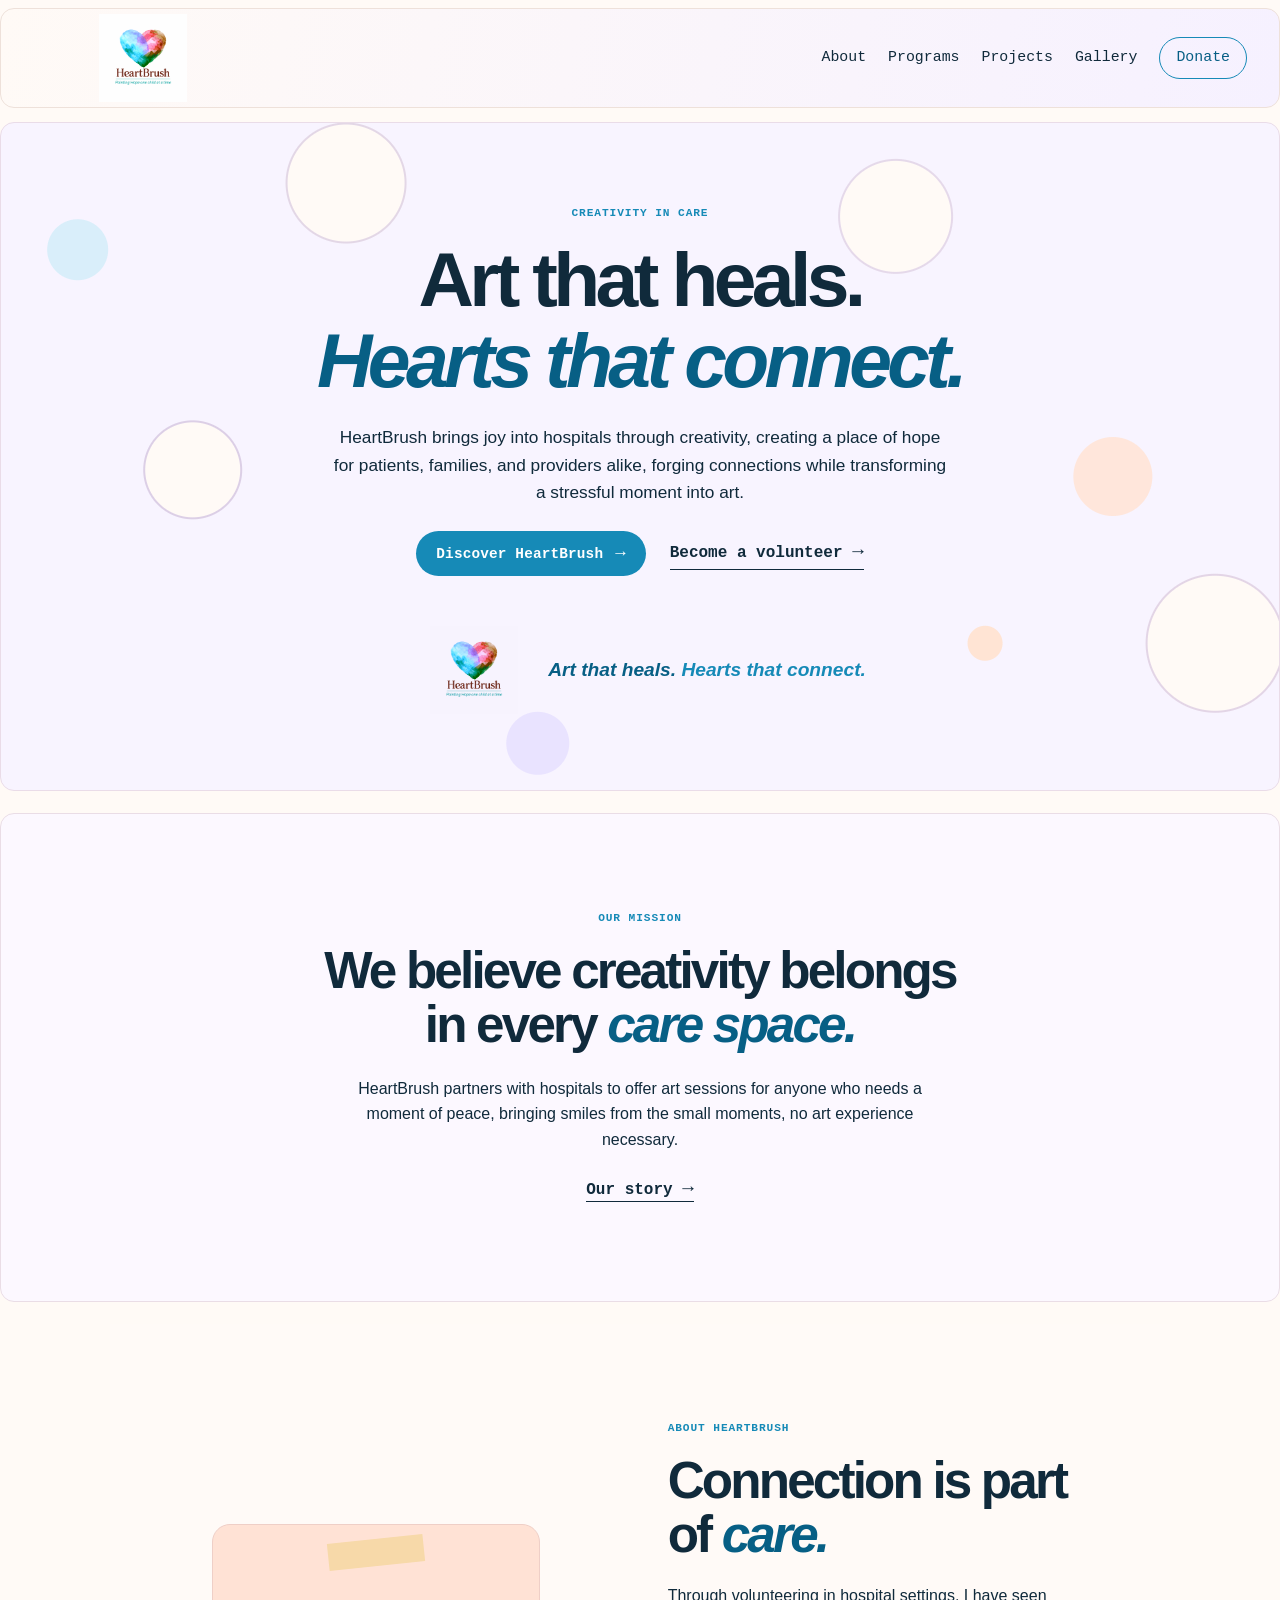
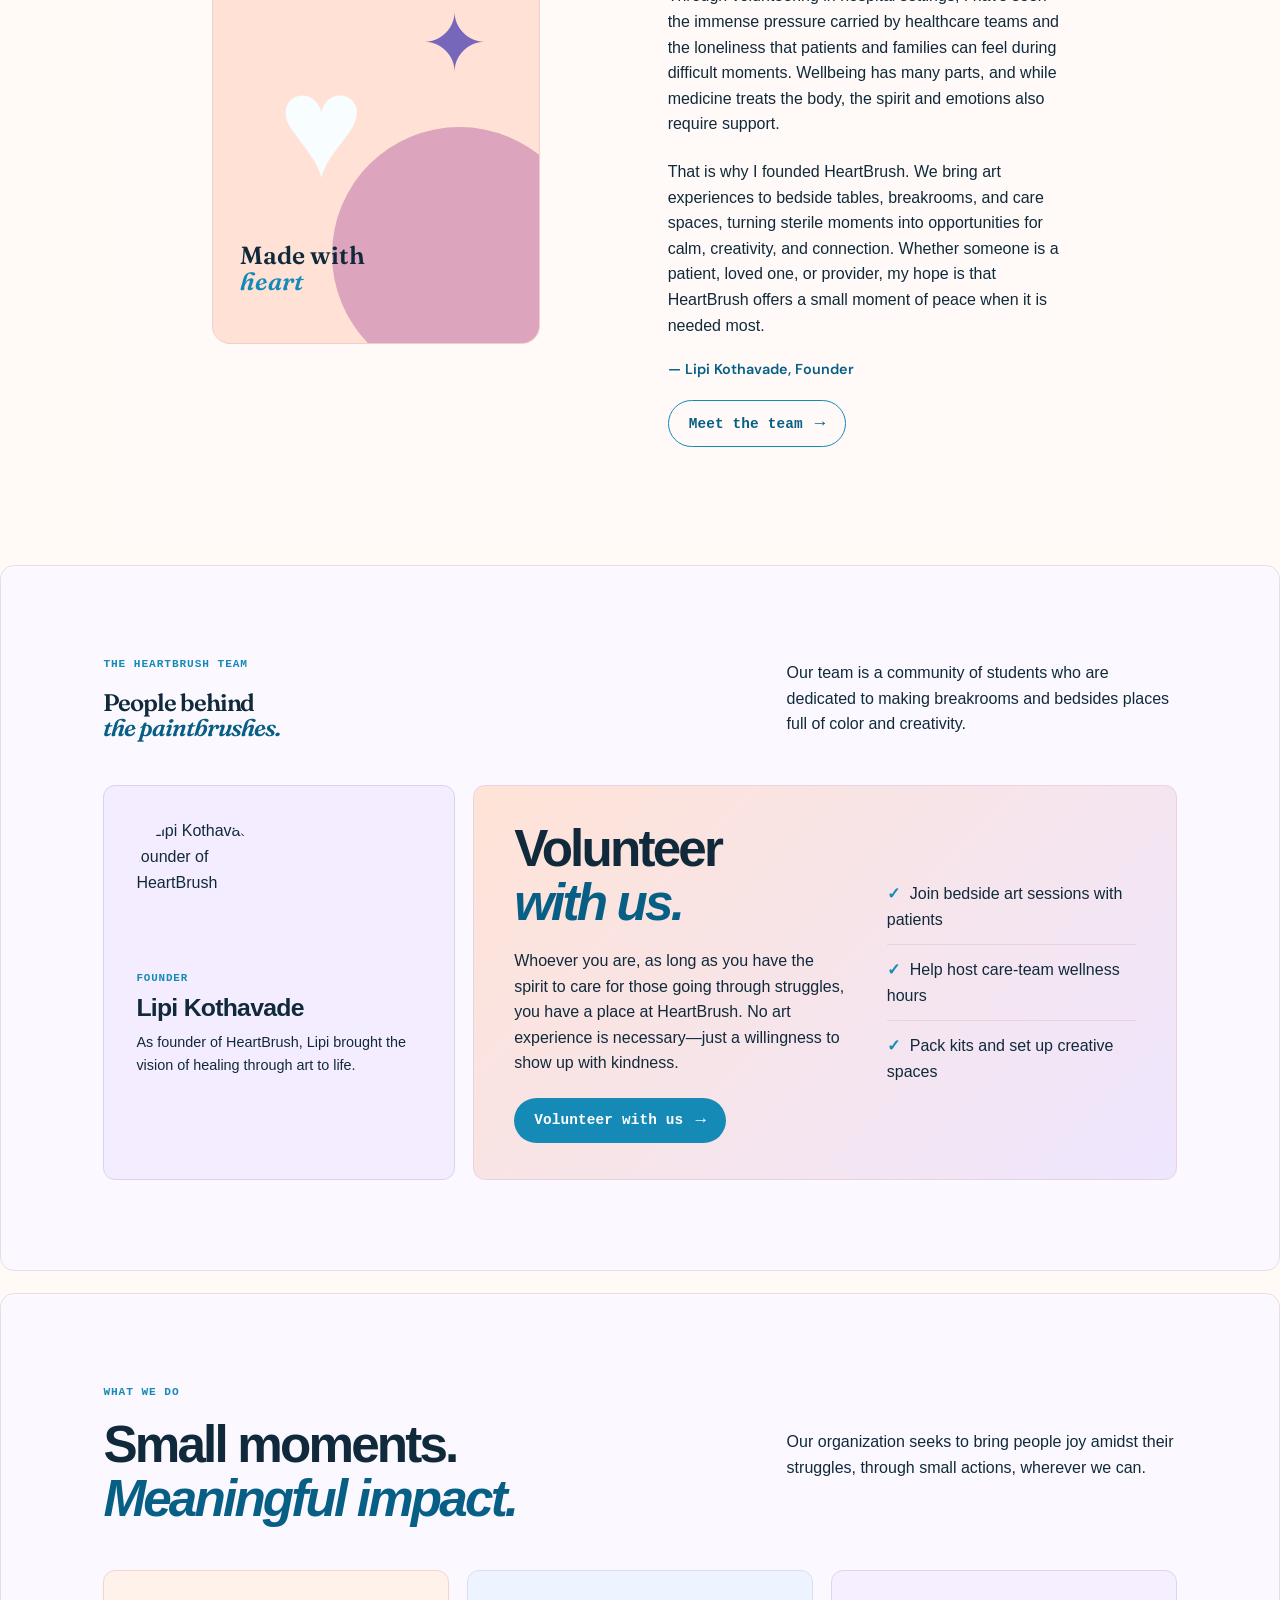
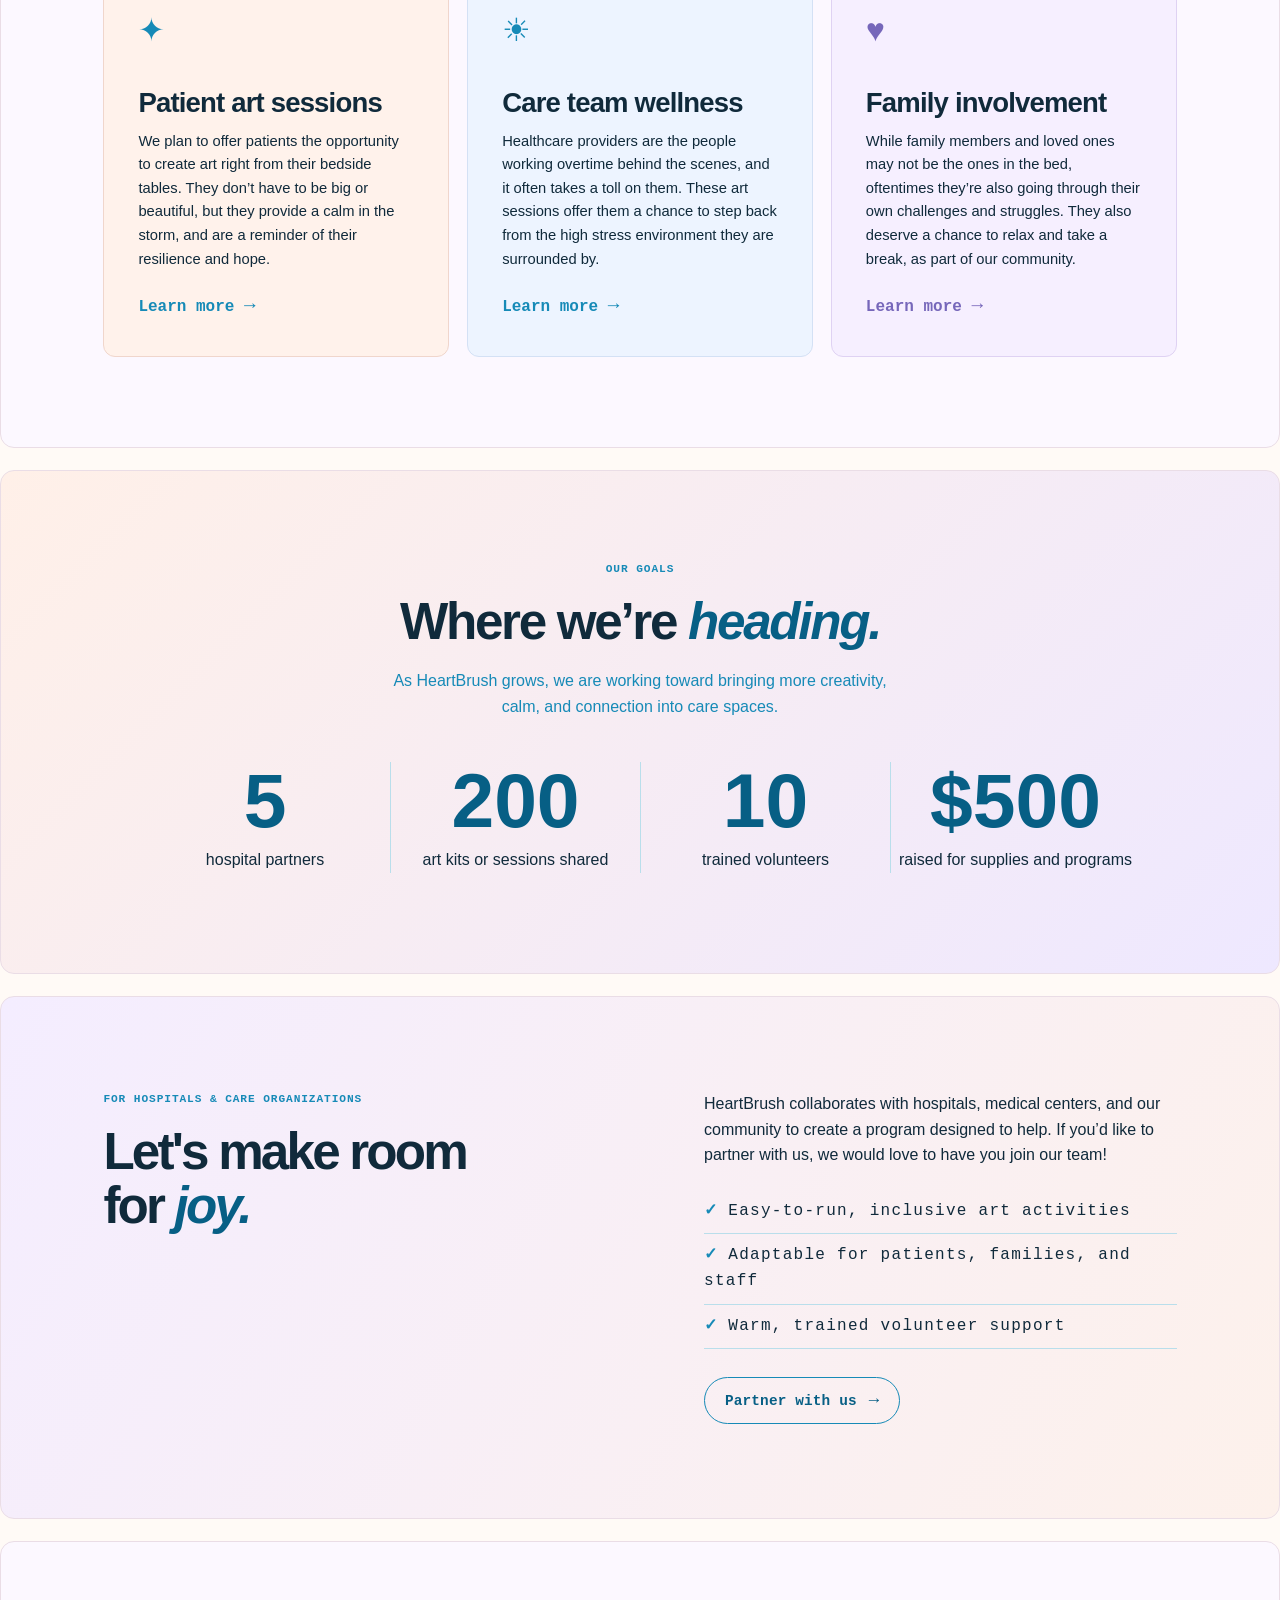
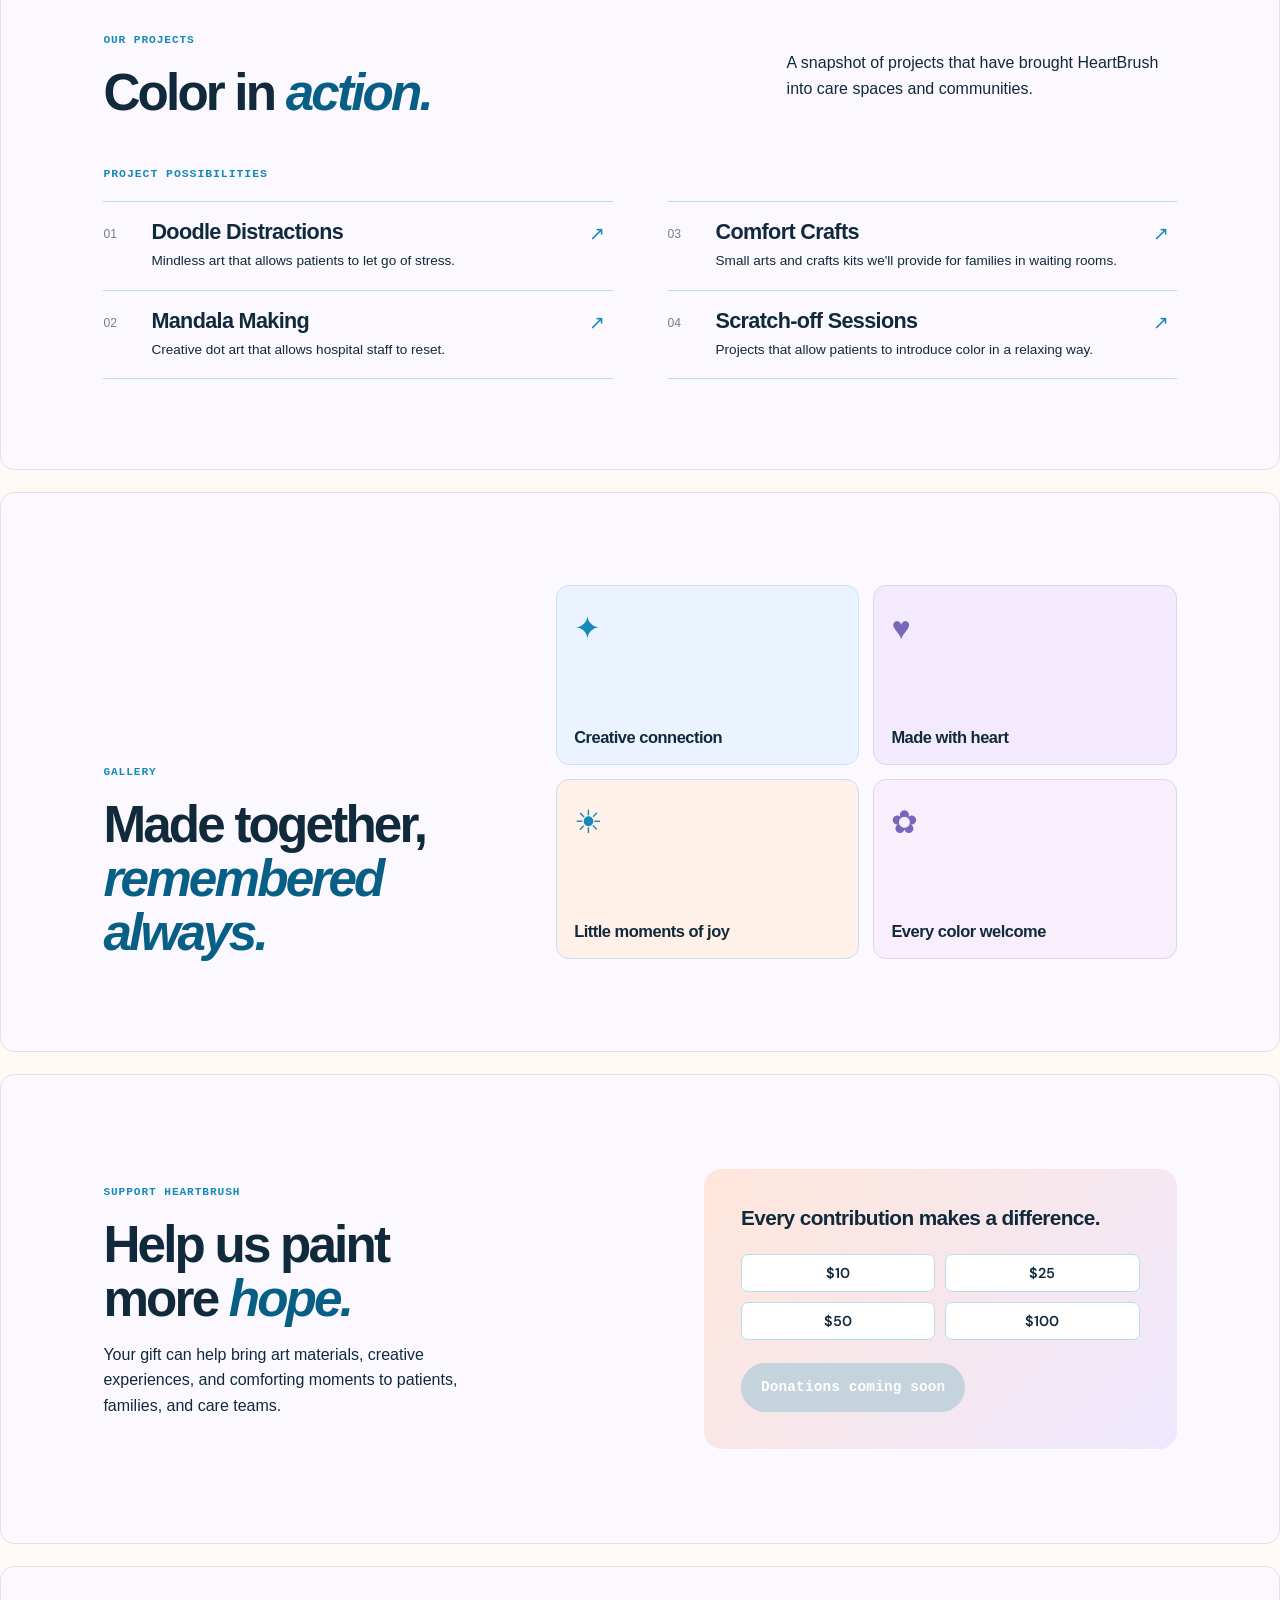
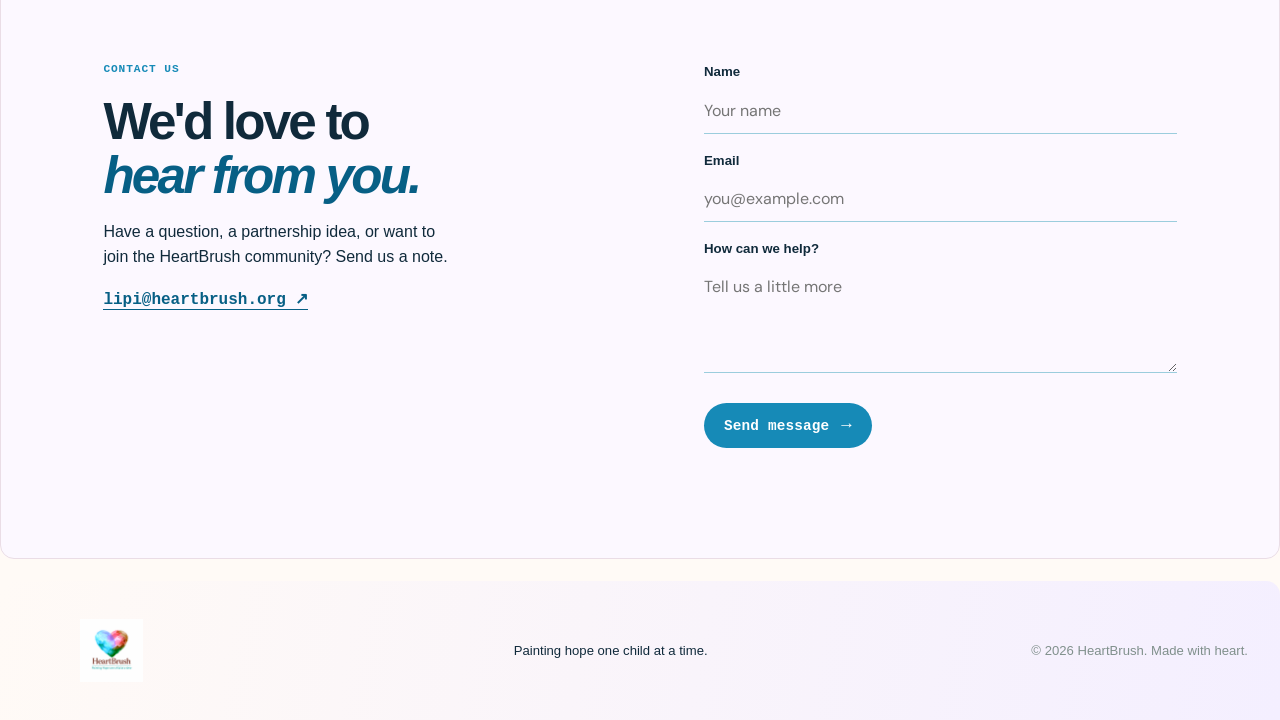
==== commit adbf7270: "Add files via upload" ====
--- a/index.html
+++ b/index.html
@@ -8,13 +8,13 @@
   <link rel="preconnect" href="https://fonts.googleapis.com">
   <link rel="preconnect" href="https://fonts.gstatic.com" crossorigin>
   <link href="https://fonts.googleapis.com/css2?family=DM+Sans:wght@400;500;600;700&family=Fraunces:opsz,wght@9..144,600;9..144,700&display=swap" rel="stylesheet">
-  <link rel="stylesheet" href="styles.css?v=20260730">
-  <link rel="stylesheet" href="overrides.css?v=20260730">
+  <link rel="stylesheet" href="styles.css?v=20260825d">
+  <link rel="stylesheet" href="overrides.css?v=20260825d">
 </head>
 <body>
   <a class="skip-link" href="#main">Skip to content</a>
   <header class="site-header">
-    <a class="brand brand-logo" href="#home" aria-label="HeartBrush home"><img src="assets/heartbrush-logo.png" alt="HeartBrush: Painting Hope one child at a time"></a>
+    <a class="brand brand-logo" href="#home" aria-label="HeartBrush home"><img src="assets/heartbrush-logo.png?v=2" alt="HeartBrush: Painting Hope one child at a time"></a>
     <button class="menu-toggle" aria-expanded="false" aria-controls="site-nav"><span></span><span></span><span></span><span class="sr-only">Open menu</span></button>
     <nav id="site-nav" class="site-nav" aria-label="Main navigation">
       <a href="#about">About</a><a href="#programs">Programs</a><a href="#projects">Projects</a><a href="#gallery">Gallery</a><a class="nav-cta" href="#donate">Donate</a>
@@ -28,24 +28,33 @@
         <p class="lead">HeartBrush brings joy into hospitals through creativity, creating a place of hope for patients, families, and providers alike, forging connections while transforming a stressful moment into art.</p>
         <div class="hero-actions"><a class="button button-primary" href="#about">Discover HeartBrush <span>→</span></a><a class="text-link" href="#volunteer">Become a volunteer <span>→</span></a></div>
       </div>
-      <div class="hero-art logo-feature"><img src="assets/heartbrush-logo.png" alt="HeartBrush logo with a rainbow watercolor heart"><p class="logo-tagline">Art that heals. <strong>Hearts that connect.</strong></p><p class="art-note">A little color can<br>change a whole day.</p></div>
+      <div class="hero-art logo-feature"><img src="assets/heartbrush-logo.png?v=2" alt="HeartBrush logo with a rainbow watercolor heart"><p class="logo-tagline">Art that heals. <strong>Hearts that connect.</strong></p><p class="art-note">A little color can<br>change a whole day.</p></div>
     </section>
     <section class="intro">
-      <p class="eyebrow">OUR MISSION</p><h2>We believe creativity belongs<br>in every care space.</h2>
+      <p class="eyebrow">OUR MISSION</p><h2>We believe creativity belongs<br>in every <em>care space.</em></h2>
       <p>HeartBrush partners with hospitals to offer art sessions for anyone who needs a moment of peace, bringing smiles from the small moments, no art experience necessary.</p><a class="text-link" href="#about">Our story <span>→</span></a>
     </section>
     <section id="about" class="about section-grid">
       <div class="image-card about-art"><div class="tape"></div><span>✦</span><p>Made with<br><em>heart</em></p></div>
-      <div class="section-copy"><p class="eyebrow">ABOUT HEARTBRUSH</p><h2>Connection is part of care.</h2><p>Through volunteering in hospital settings, I have seen the immense pressure carried by healthcare teams and the loneliness that patients and families can feel during difficult moments. Wellbeing has many parts, and while medicine treats the body, the spirit and emotions also require support.</p><p>That is why I founded HeartBrush. We bring art experiences to bedside tables, breakrooms, and care spaces, turning sterile moments into opportunities for calm, creativity, and connection. Whether someone is a patient, loved one, or provider, my hope is that HeartBrush offers a small moment of peace when it is needed most.</p><p class="founder-signature">— Lipi Kothavade, Founder</p><a class="button button-secondary" href="#team">Meet the team <span>→</span></a></div>
+      <div class="section-copy"><p class="eyebrow">ABOUT HEARTBRUSH</p><h2>Connection is part of <em>care.</em></h2><p>Through volunteering in hospital settings, I have seen the immense pressure carried by healthcare teams and the loneliness that patients and families can feel during difficult moments. Wellbeing has many parts, and while medicine treats the body, the spirit and emotions also require support.</p><p>That is why I founded HeartBrush. We bring art experiences to bedside tables, breakrooms, and care spaces, turning sterile moments into opportunities for calm, creativity, and connection. Whether someone is a patient, loved one, or provider, my hope is that HeartBrush offers a small moment of peace when it is needed most.</p><p class="founder-signature">— Lipi Kothavade, Founder</p><a class="button button-secondary" href="#team">Meet the team <span>→</span></a></div>
     </section>
     <section id="team" class="team">
       <div class="section-heading"><div><p class="eyebrow">THE HEARTBRUSH TEAM</p><h2>People behind<br><em>the paintbrushes.</em></h2></div><p>Our team is a community of students who are dedicated to making breakrooms and bedsides places full of color and creativity.</p></div>
       <div class="team-grid">
-        <article class="team-member founder"><div class="member-initials">LK</div><p class="member-role">FOUNDER</p><h3>Lipi Kothavade</h3><p>As founder of HeartBrush, Lipi brought the vision of healing through art to life.</p></article>
-        <article class="team-member"><div class="member-initials">CM</div><p class="member-role">CORE MEMBER</p><h3>Core Member Name</h3><p>Add a short introduction about this team member, their role, and the care they bring to HeartBrush.</p></article>
-        <article class="team-member"><div class="member-initials">CM</div><p class="member-role">CORE MEMBER</p><h3>Core Member Name</h3><p>Add a short introduction about this team member, their role, and the care they bring to HeartBrush.</p></article>
+        <article class="team-member founder"><img class="member-photo" src="assets/lipi-kothavade.jpg" alt="Lipi Kothavade, founder of HeartBrush"><p class="member-role">FOUNDER</p><h3>Lipi Kothavade</h3><p>As founder of HeartBrush, Lipi brought the vision of healing through art to life.</p></article>
+        <section id="volunteer" class="volunteer">
+          <div class="volunteer-copy">
+            <h2>Volunteer<br><em>with us.</em></h2>
+            <p>Whoever you are, as long as you have the spirit to care for those going through struggles, you have a place at HeartBrush. No art experience is necessary—just a willingness to show up with kindness.</p>
+            <a class="button button-primary" href="#contact">Volunteer with us <span>→</span></a>
+          </div>
+          <ul class="volunteer-ways">
+            <li>Join bedside art sessions with patients</li>
+            <li>Help host care-team wellness hours</li>
+            <li>Pack kits and set up creative spaces</li>
+          </ul>
+        </section>
       </div>
-      <p class="team-note">The two core-member profiles are placeholders and can be replaced with names, titles, bios, and photos later.</p>
     </section>
     <section id="programs" class="programs">
       <div class="section-heading"><div><p class="eyebrow">WHAT WE DO</p><h2>Small moments.<br><em>Meaningful impact.</em></h2></div><p>Our organization seeks to bring people joy amidst their struggles, through small actions, wherever we can.</p></div>
@@ -55,18 +64,14 @@
         <article class="program-card lilac"><span class="program-icon">♥</span><h3>Family involvement</h3><p>While family members and loved ones may not be the ones in the bed, oftentimes they’re also going through their own challenges and struggles. They also deserve a chance to relax and take a break, as part of our community.</p><a href="family-involvement.html">Learn more <span>→</span></a></article>
       </div>
     </section>
-    <section class="impact goals"><p class="eyebrow">OUR GOALS</p><h2>Where we’re <em>heading.</em></h2><p class="goals-intro">As HeartBrush grows, we are working toward bringing more creativity, calm, and connection into care spaces.</p><div class="impact-grid"><div><strong>5</strong><p>hospital partners</p></div><div><strong>200</strong><p>art kits or sessions shared</p></div><div><strong>10</strong><p>trained volunteers</p></div><div><strong>$500</strong><p>raised for supplies and programs</p></div></div><p class="impact-note">These are starter goals—update them as HeartBrush’s plans take shape.</p></section>
-    <section id="volunteer" class="volunteer section-grid">
-      <div class="section-copy"><p class="eyebrow">VOLUNTEER WITH US</p><h2>Bring your<br><em>whole heart.</em></h2><p>Whoever you are, as long as you have the spirit to care for those going through struggles, you have a place at HeartBrush!</p><a class="button button-primary" href="#contact">Volunteer with us <span>→</span></a></div>
-      <div class="volunteer-card"><div class="squiggle">〰</div><p>“A shared art table can turn strangers into a small community.”</p><span>— The HeartBrush team</span></div>
-    </section>
+    <section class="impact goals"><p class="eyebrow">OUR GOALS</p><h2>Where we’re <em>heading.</em></h2><p class="goals-intro">As HeartBrush grows, we are working toward bringing more creativity, calm, and connection into care spaces.</p><div class="impact-grid"><div><strong>5</strong><p>hospital partners</p></div><div><strong>200</strong><p>art kits or sessions shared</p></div><div><strong>10</strong><p>trained volunteers</p></div><div><strong>$500</strong><p>raised for supplies and programs</p></div></div></section>
     <section id="partner" class="partner"><div><p class="eyebrow">FOR HOSPITALS &amp; CARE ORGANIZATIONS</p><h2>Let's make room<br>for <em>joy.</em></h2></div><div><p>HeartBrush collaborates with hospitals, medical centers, and our community to create a program designed to help. If you’d like to partner with us, we would love to have you join our team!</p><ul><li>Easy-to-run, inclusive art activities</li><li>Adaptable for patients, families, and staff</li><li>Warm, trained volunteer support</li></ul><a class="button button-secondary" href="#contact">Partner with us <span>→</span></a></div></section>
-    <section id="projects" class="projects"><div class="section-heading"><div><p class="eyebrow">OUR PROJECTS</p><h2>Color in action.</h2></div><p>A snapshot of projects that have brought HeartBrush into care spaces and communities.</p></div><div class="project-columns"><div><p class="project-label">CURRENT PROJECTS</p><article class="project-row"><span>01</span><div><h3>Bedside Brights</h3><p>Individual art kits and gentle bedside making sessions for pediatric patients.</p></div><a href="#contact">↗</a></article><article class="project-row"><span>02</span><div><h3>Care Team Canvas</h3><p>Creative reset workshops for nurses, clinicians, and hospital staff.</p></div><a href="#contact">↗</a></article></div><div><p class="project-label">PAST PROJECTS</p><article class="project-row"><span>03</span><div><h3>Holiday Hearts</h3><p>A seasonal card-making project shared with patients and their families.</p></div><a href="#contact">↗</a></article><article class="project-row"><span>04</span><div><h3>Paint the Park</h3><p>A community art day celebrating hope, wellness, and local connection.</p></div><a href="#contact">↗</a></article></div></div><p class="projects-note">Project names and descriptions are editable placeholders—swap these for your actual work whenever you are ready.</p></section>
-    <section id="gallery" class="gallery"><div class="gallery-heading"><p class="eyebrow">GALLERY</p><h2>Made together,<br><em>remembered always.</em></h2><p>Add photos of sessions, artwork, volunteers, and community moments here as your collection grows.</p></div><div class="gallery-grid"><figure class="gallery-tile tile-one"><span>✦</span><figcaption>Creative connection</figcaption></figure><figure class="gallery-tile tile-two"><span>♥</span><figcaption>Made with heart</figcaption></figure><figure class="gallery-tile tile-three"><span>☀</span><figcaption>Little moments of joy</figcaption></figure><figure class="gallery-tile tile-four"><span>✿</span><figcaption>Every color welcome</figcaption></figure></div></section>
-    <section id="donate" class="donate"><div><p class="eyebrow">SUPPORT HEARTBRUSH</p><h2>Help us paint<br>more <em>hope.</em></h2><p>Your gift can help bring art materials, creative experiences, and comforting moments to patients, families, and care teams.</p></div><div class="donation-card"><p>Every contribution makes a difference.</p><div class="donation-options"><button type="button">$10</button><button type="button">$25</button><button type="button">$50</button><button type="button">$100</button></div><a class="button button-primary" href="#contact">Donate to HeartBrush <span>→</span></a><small>This is a demo donation button. Connect it to a secure giving platform such as Donorbox, PayPal, or Stripe before accepting gifts.</small></div></section>
-    <section id="contact" class="contact"><div><p class="eyebrow">SAY HELLO</p><h2>We'd love to<br><em>hear from you.</em></h2><p>Have a question, a partnership idea, or want to join the HeartBrush community? Send us a note.</p><a class="contact-email" href="mailto:hello@heartbrush.org">hello@heartbrush.org <span>↗</span></a></div><form class="contact-form" action="#" method="post"><label>Name<input type="text" name="name" placeholder="Your name" required></label><label>Email<input type="email" name="email" placeholder="you@example.com" required></label><label>How can we help?<textarea name="message" placeholder="Tell us a little more" rows="4" required></textarea></label><button class="button button-primary" type="submit">Send message <span>→</span></button><p class="form-status" aria-live="polite"></p></form></section>
+    <section id="projects" class="projects"><div class="section-heading"><div><p class="eyebrow">OUR PROJECTS</p><h2>Color in <em>action.</em></h2></div><p>A snapshot of projects that have brought HeartBrush into care spaces and communities.</p></div><p class="project-label">PROJECT POSSIBILITIES</p><div class="project-columns"><div><article class="project-row"><span>01</span><div><h3>Doodle Distractions</h3><p>Mindless art that allows patients to let go of stress.</p></div><a href="#contact">↗</a></article><article class="project-row"><span>02</span><div><h3>Mandala Making</h3><p>Creative dot art that allows hospital staff to reset.</p></div><a href="#contact">↗</a></article></div><div><article class="project-row"><span>03</span><div><h3>Comfort Crafts</h3><p>Small arts and crafts kits we'll provide for families in waiting rooms.</p></div><a href="#contact">↗</a></article><article class="project-row"><span>04</span><div><h3>Scratch-off Sessions</h3><p>Projects that allow patients to introduce color in a relaxing way.</p></div><a href="#contact">↗</a></article></div></div></section>
+    <section id="gallery" class="gallery"><div class="gallery-heading"><p class="eyebrow">GALLERY</p><h2>Made together,<br><em>remembered always.</em></h2></div><div class="gallery-grid"><figure class="gallery-tile tile-one"><span>✦</span><figcaption>Creative connection</figcaption></figure><figure class="gallery-tile tile-two"><span>♥</span><figcaption>Made with heart</figcaption></figure><figure class="gallery-tile tile-three"><span>☀</span><figcaption>Little moments of joy</figcaption></figure><figure class="gallery-tile tile-four"><span>✿</span><figcaption>Every color welcome</figcaption></figure></div></section>
+    <section id="donate" class="donate"><div><p class="eyebrow">SUPPORT HEARTBRUSH</p><h2>Help us paint<br>more <em>hope.</em></h2><p>Your gift can help bring art materials, creative experiences, and comforting moments to patients, families, and care teams.</p></div><div class="donation-card"><p>Every contribution makes a difference.</p><div class="donation-options"><button type="button">$10</button><button type="button">$25</button><button type="button">$50</button><button type="button">$100</button></div><p class="donation-soon">Donations coming soon</p></div></section>
+    <section id="contact" class="contact"><div><p class="eyebrow">CONTACT US</p><h2>We'd love to<br><em>hear from you.</em></h2><p>Have a question, a partnership idea, or want to join the HeartBrush community? Send us a note.</p><a class="contact-email" href="mailto:lipi@heartbrush.org">lipi@heartbrush.org <span>↗</span></a></div><form class="contact-form" action="https://formsubmit.co/ajax/lipi@heartbrush.org" method="POST"><input type="hidden" name="_subject" value="New message from the HeartBrush website"><input type="hidden" name="_template" value="table"><input type="hidden" name="_captcha" value="false"><label class="sr-only" aria-hidden="true">Leave blank<input type="text" name="_honey" tabindex="-1" autocomplete="off"></label><label>Name<input type="text" name="name" placeholder="Your name" required></label><label>Email<input type="email" name="email" placeholder="you@example.com" required></label><label>How can we help?<textarea name="message" placeholder="Tell us a little more" rows="4" required></textarea></label><button class="button button-primary" type="submit">Send message <span>→</span></button><p class="form-status" aria-live="polite"></p></form></section>
   </main>
-  <footer><a class="brand brand-logo" href="#home"><img src="assets/heartbrush-logo.png" alt="HeartBrush"></a><p>Painting hope one child at a time.</p><p>© <span id="year"></span> HeartBrush. Made with heart.</p></footer>
-  <script src="script.js?v=20260730"></script>
+  <footer><a class="brand brand-logo" href="#home"><img src="assets/heartbrush-logo.png?v=2" alt="HeartBrush"></a><p>Painting hope one child at a time.</p><p>© <span id="year"></span> HeartBrush. Made with heart.</p></footer>
+  <script src="script.js?v=20260825e"></script>
 </body>
 </html>
--- a/overrides.css
+++ b/overrides.css
@@ -65,8 +65,9 @@
 }
 .team-grid {
   display: grid;
-  grid-template-columns: repeat(3, 1fr);
+  grid-template-columns: minmax(240px, 1fr) minmax(0, 2fr);
   gap: 18px;
+  align-items: stretch;
 }
 .team-member {
   min-height: 300px;
@@ -86,7 +87,14 @@
   color: #304343;
   font: 600 1rem Fraunces, serif;
 }
-.founder .member-initials { background: #c95b72; color: #fff; }
+.member-photo {
+  width: 128px;
+  height: 128px;
+  display: block;
+  object-fit: cover;
+  object-position: center 18%;
+  border-radius: 50%;
+}
 .member-role {
   margin: 24px 0 6px;
   color: #657d78;
@@ -110,13 +118,14 @@
 .goals-intro { max-width: 520px; margin: 20px auto 0; color: #d6e4dc; }
 .goals .impact-grid { grid-template-columns: repeat(4, 1fr); }
 @media (max-width: 760px) {
-  .brand-logo { width: 125px; height: 57px; }
-  .brand-logo img { width: 125px; height: 57px; transform: none; }
+  .brand-logo { width: 160px; height: 72px; }
+  .brand-logo img { width: 160px; height: 72px; transform: none; }
   .logo-feature::after { left: 12%; right: 12%; bottom: 70px; height: 32px; }
   .logo-tagline { bottom: 80px; width: 78%; font-size: .88rem; }
   .logo-feature .art-note { bottom: 22px; }
   .team { padding: 75px 22px; }
   .team-grid { grid-template-columns: 1fr; }
+  .team-grid > .volunteer { padding: 28px 24px; margin: 0; grid-template-columns: 1fr; gap: 22px; }
   .goals .impact-grid { grid-template-columns: repeat(2, 1fr); }
   .goals .impact-grid div:nth-child(3) { border-left: 0; }
 }
@@ -146,7 +155,7 @@
 
 .site-header {
   max-width: 1320px;
-  height: 74px;
+  height: 100px;
   margin: 8px auto 14px;
   padding: 0 32px;
   background: var(--panel);
@@ -155,6 +164,11 @@
 }
 
 .brand-logo img { filter: saturate(.78) hue-rotate(145deg); }
+.site-header .brand-logo,
+.site-header .brand-logo img {
+  width: 220px;
+  height: 88px;
+}
 .site-nav a:hover, .text-link:hover { color: var(--blue); }
 .site-nav .nav-cta { border-color: var(--blue); color: var(--deep-blue); }
 
@@ -284,7 +298,23 @@
 .tile-two span, .tile-four span { color: var(--violet); }
 
 .donate, .contact { padding: 94px 8%; background: var(--panel); }
-.donation-card { background: linear-gradient(135deg, #dff2fa 0%, #eee9ff 100%); border: 1px solid #cbd9ef; }
+.donation-card > .donation-soon {
+  display: inline-flex;
+  align-items: center;
+  margin: 0;
+  padding: 13px 20px;
+  border-radius: 99px;
+  background: #c5d3dc;
+  color: #fff;
+  font-family: "Courier New", Courier, monospace;
+  font-weight: 700;
+  font-size: .9rem;
+  line-height: 1.6;
+  letter-spacing: .01em;
+  cursor: default;
+  pointer-events: none;
+  user-select: none;
+}
 .donation-options button { border-color: var(--line); background: #ffffff; }
 .donation-options button:hover { color: var(--blue); border-color: var(--blue); }
 .contact-email, .form-status { color: var(--deep-blue); }
@@ -297,6 +327,7 @@
 .gallery-tile figcaption, .donation-card > p, .volunteer-card p {
   font-family: Arial, Helvetica, sans-serif;
 }
+.projects > .project-label { margin: 0 0 18px; }
 .team-member h3, .program-card h3, .project-row h3, .gallery-tile figcaption,
 .donation-card > p { font-weight: 700; letter-spacing: -.03em; }
 .volunteer-card p { font-weight: 700; letter-spacing: -.04em; }
@@ -353,8 +384,47 @@
 
 .team-member { background: #fffdfa; border-color: #eadde6; }
 .team-member.founder { background: #f4edff; border-color: #ddd1f2; }
-.team-member:nth-child(2) { background: #fff5ef; border-color: #f0d9cf; }
-.team-member:nth-child(3) { background: #f4f2ff; border-color: #ddd7f0; }
+.team-grid > .volunteer {
+  display: grid;
+  grid-template-columns: 1.15fr .85fr;
+  gap: 28px 36px;
+  align-items: center;
+  max-width: none;
+  margin: 0;
+  padding: 36px 40px;
+  border: 1px solid #ead3df;
+  border-radius: 12px;
+  background: linear-gradient(135deg, #ffe3d6 0%, #eee6ff 100%);
+}
+.team-grid > .volunteer h2 {
+  font-family: Arial, Helvetica, sans-serif;
+  font-weight: 800;
+  letter-spacing: -.055em;
+  font-size: clamp(2.7rem, 4vw, 4.25rem);
+  line-height: 1.05;
+  margin: 0 0 18px;
+}
+.team-grid > .volunteer p {
+  margin: 0 0 22px;
+  max-width: 34em;
+}
+.volunteer-ways {
+  margin: 0;
+  padding: 0;
+  list-style: none;
+}
+.volunteer-ways li {
+  padding: 12px 0;
+  border-bottom: 1px solid #ead3df;
+}
+.volunteer-ways li:first-child { padding-top: 0; }
+.volunteer-ways li:last-child { border-bottom: 0; padding-bottom: 0; }
+.volunteer-ways li:before {
+  content: "✓";
+  color: var(--blue);
+  font-weight: 700;
+  margin-right: 10px;
+}
 
 .program-card.coral { background: #fff2eb; border-color: #f0d6cc; }
 .program-card.sage { background: #edf4ff; border-color: #d4e1f5; }
@@ -383,3 +453,88 @@
   .program-card, .coral, .sage, .lilac { min-height: 0; }
   footer { margin: 12px 10px 0; padding: 28px 24px; }
 }
+
+/* Phone layout. Kept last so it wins over the unscoped desktop rules above. */
+html { -webkit-text-size-adjust: 100%; }
+.sr-only {
+  position: absolute;
+  width: 1px;
+  height: 1px;
+  padding: 0;
+  margin: -1px;
+  overflow: hidden;
+  clip-path: inset(50%);
+  white-space: nowrap;
+  border: 0;
+}
+.site-header { position: relative; }
+
+@media (max-width: 760px) {
+  h1, h2, h3, .lead, p { overflow-wrap: break-word; }
+
+  .site-nav {
+    top: calc(100% + 6px);
+    left: 0;
+    right: 0;
+    border-radius: 12px;
+  }
+  .menu-toggle { flex: 0 0 auto; }
+  .site-header { height: 88px; }
+  .site-header .brand-logo,
+  .site-header .brand-logo img { width: 168px; height: 68px; }
+
+  .hero h1 { font-size: clamp(1.9rem, 8.6vw, 3.35rem); }
+  .lead { font-size: 1rem; }
+  .hero-art { flex-wrap: wrap; gap: 6px; }
+  .logo-tagline { width: 100%; margin: 0; text-align: center; }
+
+  .intro h2,
+  .section-copy h2,
+  .programs h2,
+  .partner h2,
+  .contact h2,
+  .projects h2,
+  .gallery h2,
+  .donate h2,
+  .goals h2,
+  .team-grid > .volunteer h2 { font-size: clamp(1.75rem, 7.6vw, 2.6rem); }
+
+  .about, .section-grid { grid-template-columns: 1fr; }
+  .image-card { height: 280px; }
+
+  .team-grid > .volunteer { grid-template-columns: 1fr; }
+
+  .impact strong { font-size: clamp(2.2rem, 11vw, 3.4rem); }
+
+  .program-card, .team-member { padding: 26px 22px; }
+  .donation-card { padding: 26px 22px; }
+
+  footer { display: flex; flex-direction: column; align-items: flex-start; gap: 10px; text-align: left; }
+  footer p { margin: 0; }
+}
+
+/* Program pages have no hamburger, so their nav stays inline at every width. */
+@media (max-width: 760px) {
+  .site-nav-inline {
+    position: static;
+    display: flex;
+    flex-direction: row;
+    align-items: center;
+    gap: 12px;
+    padding: 0;
+    border: 0;
+    background: transparent;
+    box-shadow: none;
+  }
+  .site-nav-inline a { padding: 4px 0; font-size: .82rem; }
+  .site-nav-inline .nav-cta { padding: 7px 13px; }
+}
+
+@media (max-width: 400px) {
+  .site-header { padding: 0 14px; height: 80px; }
+  .site-header .brand-logo,
+  .site-header .brand-logo img { width: 140px; height: 56px; }
+  .hero, .intro, .section-grid, .team, .programs, .impact, .partner, .projects, .gallery, .donate, .contact { padding-left: 18px; padding-right: 18px; }
+  .hero-actions { flex-direction: column; align-items: stretch; gap: 14px; }
+  .hero-actions .button, .hero-actions .text-link { justify-content: center; text-align: center; }
+}
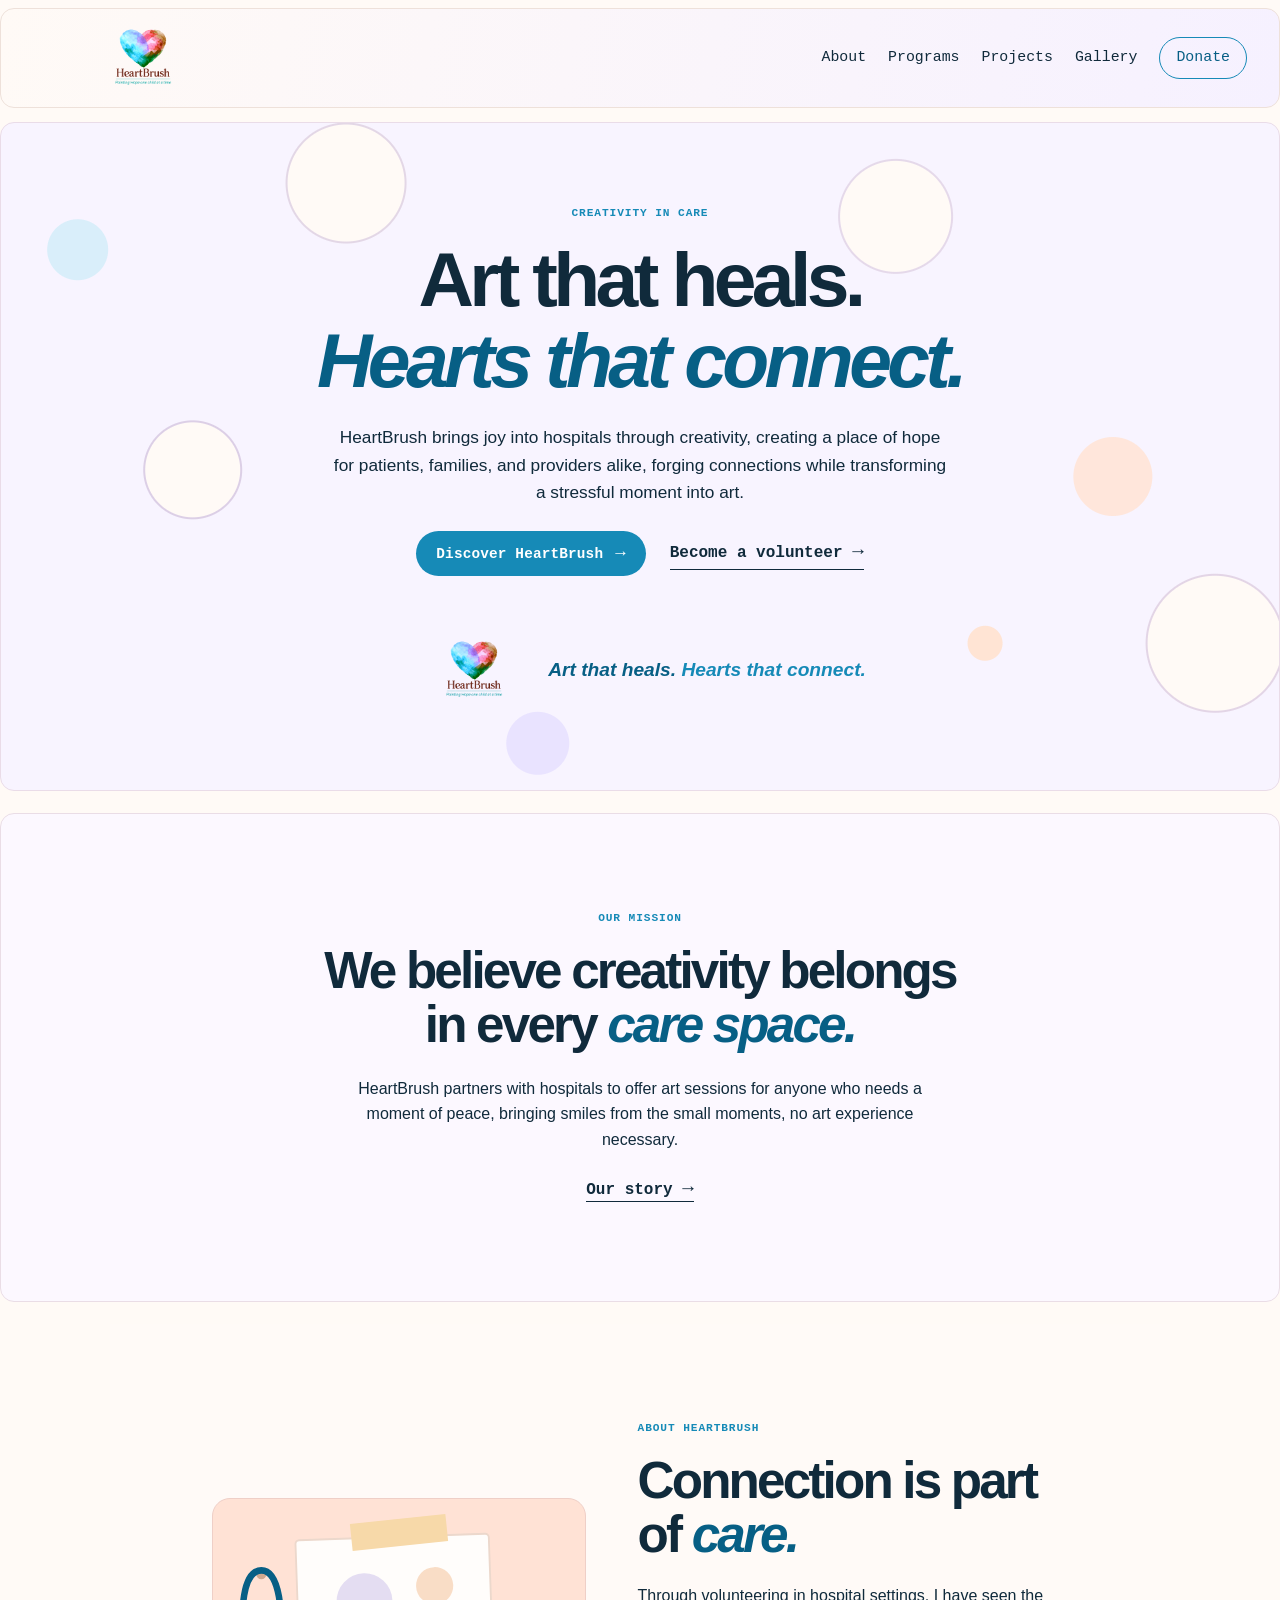
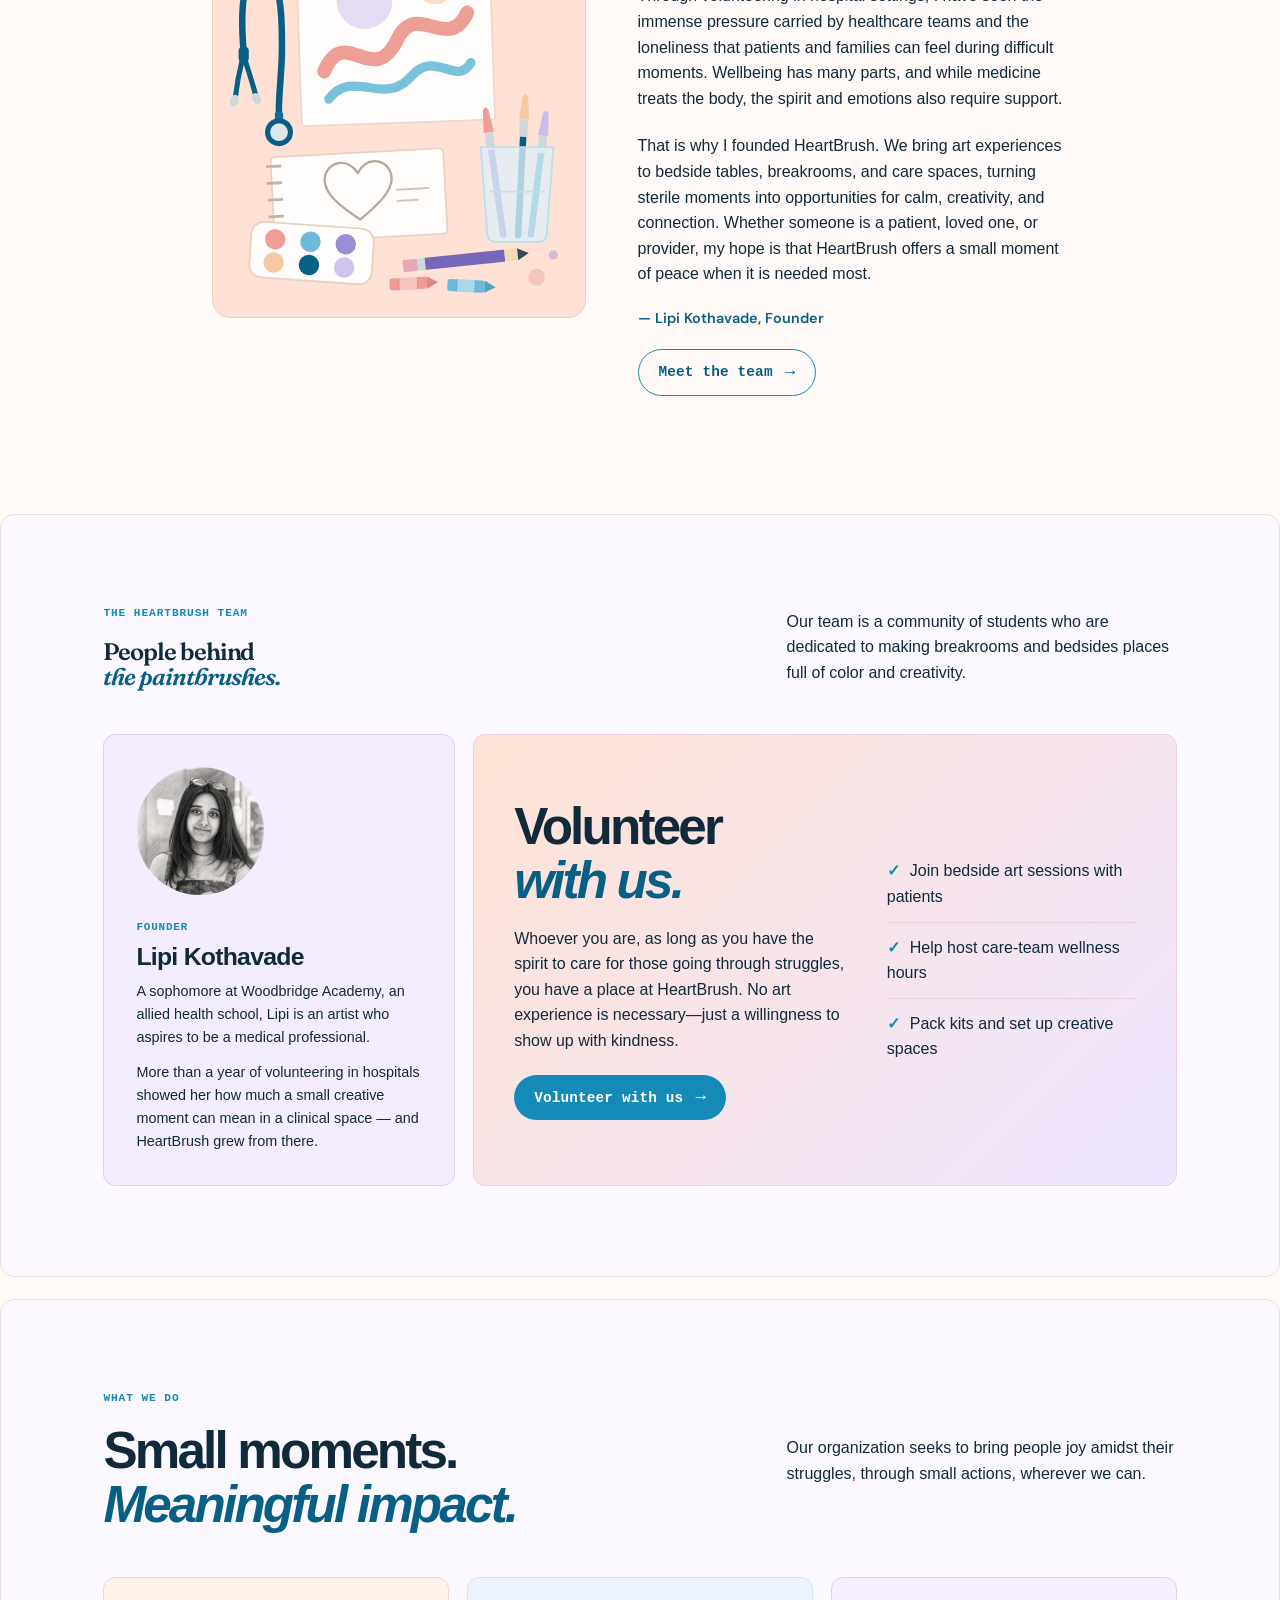
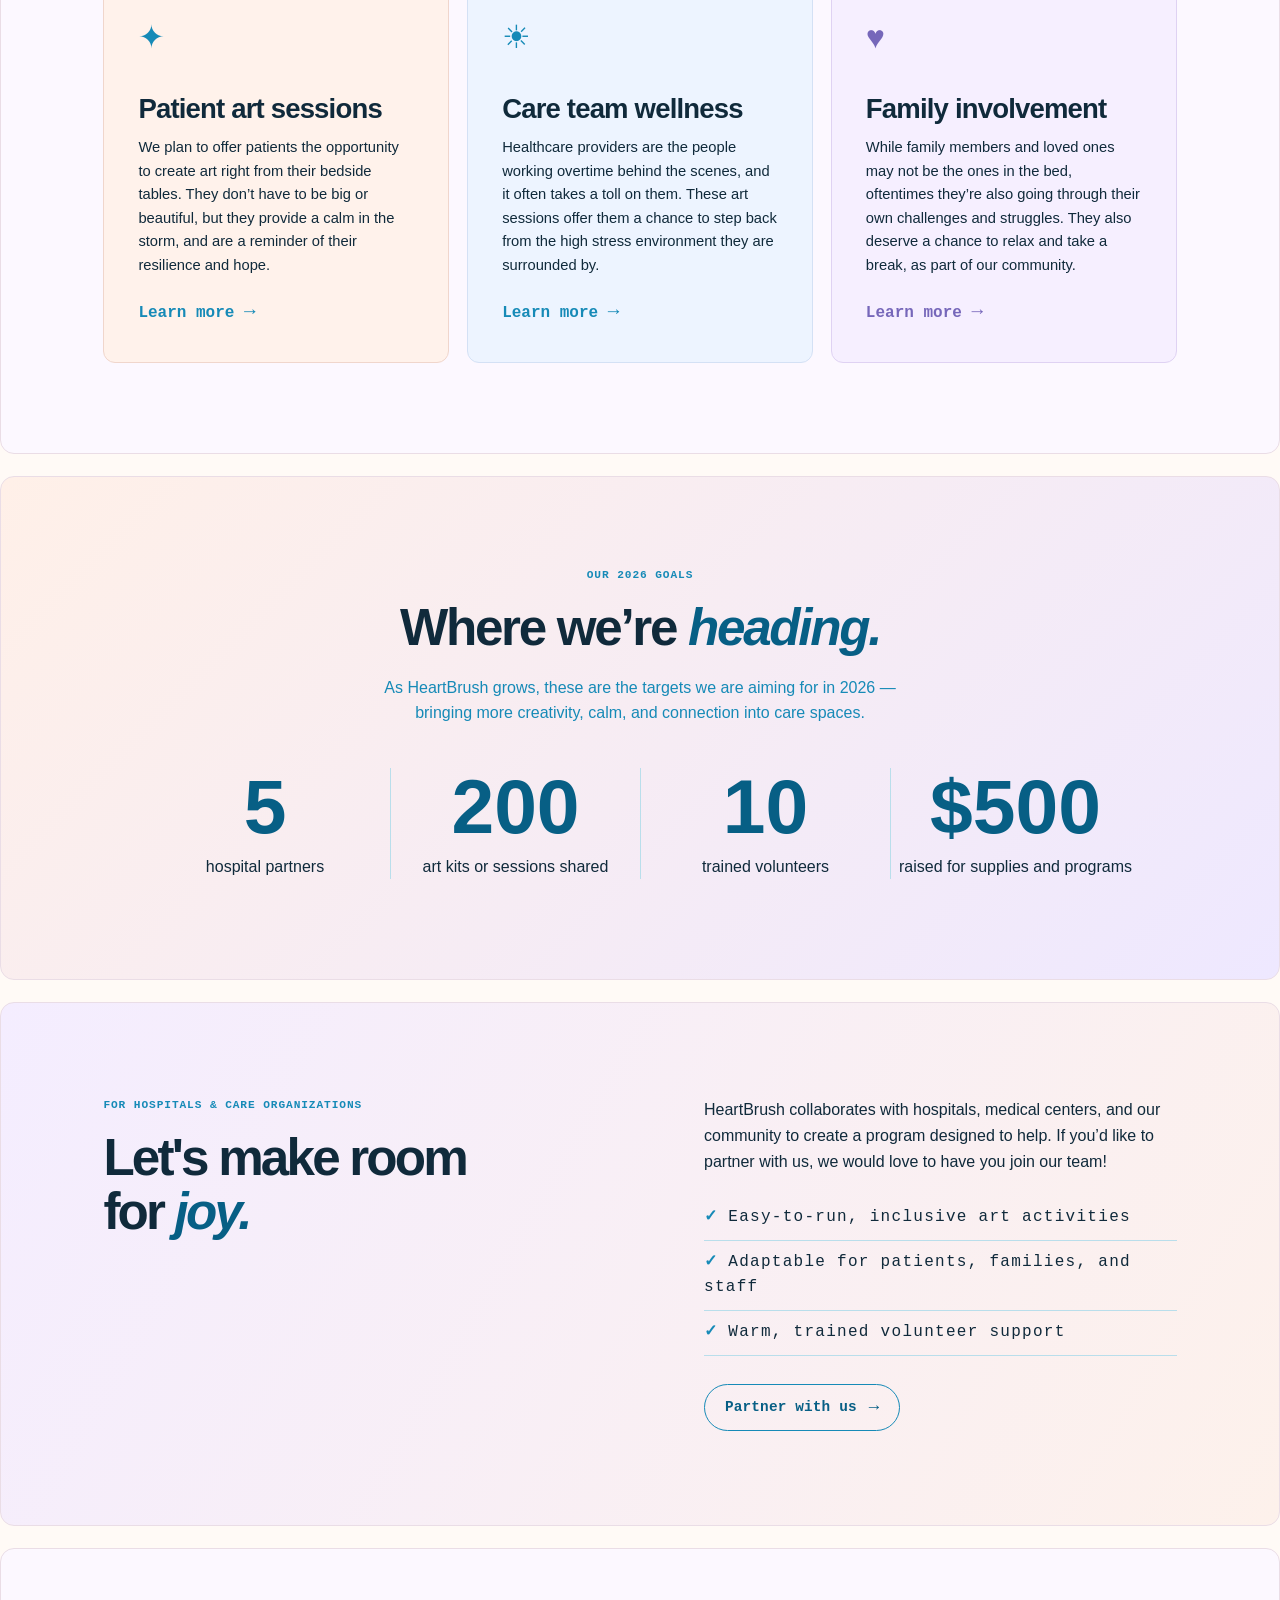
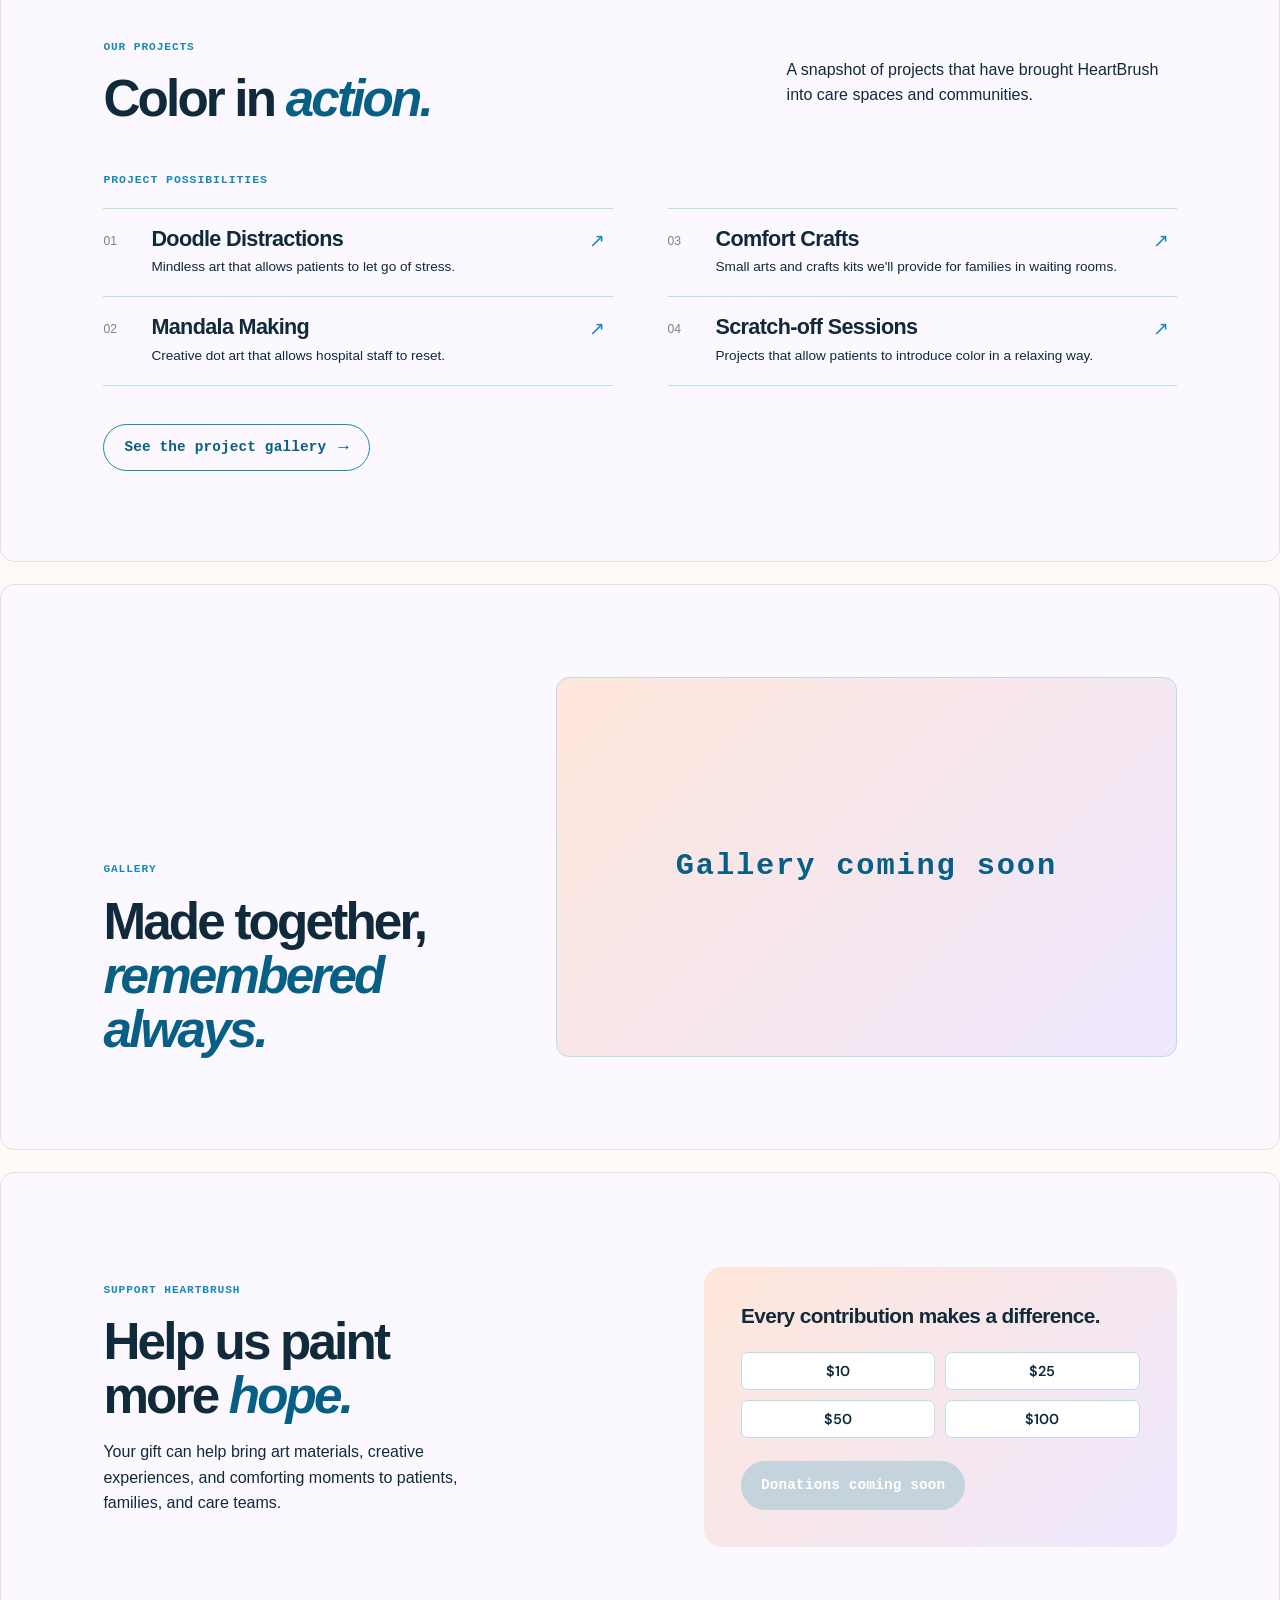
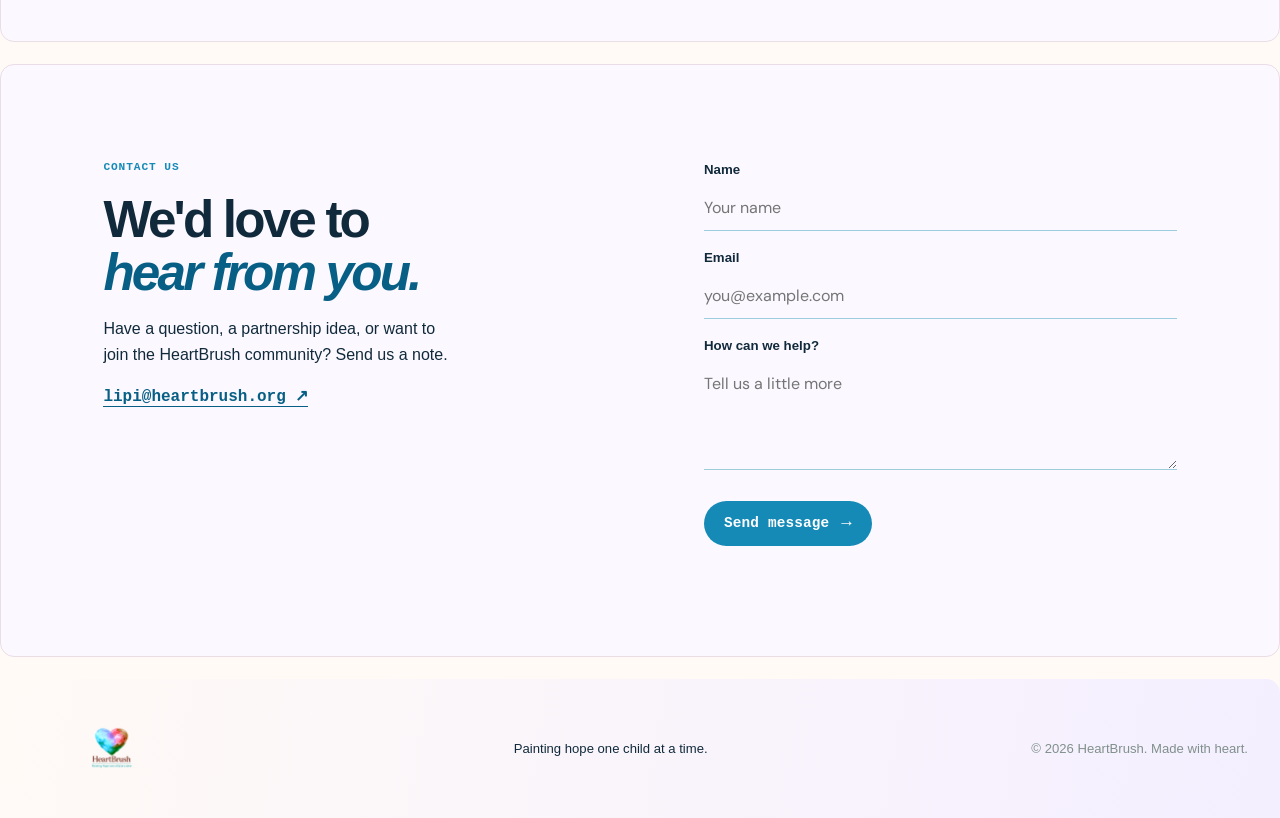
==== commit 9fccdc29: "Add files via upload publishable version 1.0" ====
--- a/index.html
+++ b/index.html
@@ -8,8 +8,8 @@
   <link rel="preconnect" href="https://fonts.googleapis.com">
   <link rel="preconnect" href="https://fonts.gstatic.com" crossorigin>
   <link href="https://fonts.googleapis.com/css2?family=DM+Sans:wght@400;500;600;700&family=Fraunces:opsz,wght@9..144,600;9..144,700&display=swap" rel="stylesheet">
-  <link rel="stylesheet" href="styles.css?v=20260825d">
-  <link rel="stylesheet" href="overrides.css?v=20260825d">
+  <link rel="stylesheet" href="styles.css?v=20260826a">
+  <link rel="stylesheet" href="overrides.css?v=20260828d">
 </head>
 <body>
   <a class="skip-link" href="#main">Skip to content</a>
@@ -35,13 +35,96 @@
       <p>HeartBrush partners with hospitals to offer art sessions for anyone who needs a moment of peace, bringing smiles from the small moments, no art experience necessary.</p><a class="text-link" href="#about">Our story <span>→</span></a>
     </section>
     <section id="about" class="about section-grid">
-      <div class="image-card about-art"><div class="tape"></div><span>✦</span><p>Made with<br><em>heart</em></p></div>
+      <div class="image-card about-art">
+        <svg class="about-art__scene" viewBox="0 0 400 420" preserveAspectRatio="xMidYMid meet" role="img" aria-labelledby="about-art-title">
+          <title id="about-art-title">An art table: a stethoscope hanging on the wall beside a painted sheet of paper, with a jar of paintbrushes, a sketchbook holding a hand-drawn heart, a watercolor palette, a pencil, and two crayons</title>
+          <circle cx="348" cy="392" r="9" fill="#ee9f95" opacity=".45"/>
+          <circle cx="366" cy="368" r="5" fill="#9b8ed6" opacity=".45"/>
+          <g>
+            <circle cx="52" cy="66" r="5.5" fill="#cfa88f"/>
+            <path d="M33 150 C29 104 32 62 52 62 C72 62 75 106 74 154 C73 184 70 200 71 220" fill="none" stroke="#075f85" stroke-width="7" stroke-linecap="round"/>
+            <path d="M31 160 C27 176 25 190 24 199" fill="none" stroke="#075f85" stroke-width="5.5" stroke-linecap="round"/>
+            <path d="M35 160 C40 176 44 188 46 197" fill="none" stroke="#075f85" stroke-width="5.5" stroke-linecap="round"/>
+            <rect x="27.5" y="144" width="11" height="17" rx="4.5" fill="#075f85"/>
+            <ellipse cx="23" cy="202" rx="6.5" ry="4.5" transform="rotate(-70 23 202)" fill="#cdd7dd"/>
+            <ellipse cx="47" cy="200" rx="6.5" ry="4.5" transform="rotate(66 47 200)" fill="#cdd7dd"/>
+            <rect x="66.5" y="214" width="9" height="14" rx="3.5" fill="#0b6e97"/>
+            <circle cx="71" cy="236" r="15" fill="#075f85"/>
+            <circle cx="71" cy="236" r="9.5" fill="#dbe7ec"/>
+          </g>
+          <g transform="rotate(-2 196 126)">
+            <rect x="92" y="26" width="208" height="200" rx="4" fill="#fffdfb" stroke="#ecd8cc" stroke-width="2"/>
+            <circle cx="164" cy="94" r="30" fill="#c9bdea" opacity=".5"/>
+            <circle cx="240" cy="80" r="20" fill="#f6c9a3" opacity=".6"/>
+            <path d="M118 168 C142 116 170 190 198 136 C220 94 252 154 274 110" fill="none" stroke="#ee9f95" stroke-width="15" stroke-linecap="round"/>
+            <path d="M122 198 C150 164 180 210 212 176 C238 148 260 190 276 164" fill="none" stroke="#6bbcd9" stroke-width="10" stroke-linecap="round" opacity=".9"/>
+          </g>
+          <g transform="rotate(-3 157 304)">
+            <rect x="64" y="258" width="186" height="92" rx="5" fill="#fffdfb" stroke="#e6d3c6" stroke-width="2"/>
+            <g stroke="#c4b3a8" stroke-width="3" stroke-linecap="round">
+              <path d="M74 268 h-14"/><path d="M74 286 h-14"/><path d="M74 304 h-14"/><path d="M74 322 h-14"/><path d="M74 340 h-14"/>
+            </g>
+            <path d="M157 330 C134 313 121 300 121 287 C121 275 130 268 139 268 C147 268 153 273 157 280 C161 273 167 268 175 268 C184 268 193 275 193 287 C193 300 180 313 157 330 Z" fill="none" stroke="#b9a79c" stroke-width="2.5" stroke-linejoin="round" stroke-linecap="round"/>
+            <g stroke="#d3c4ba" stroke-width="2" stroke-linecap="round">
+              <path d="M198 300 h34"/><path d="M198 312 h22"/>
+            </g>
+          </g>
+          <g>
+            <g transform="translate(312 346) rotate(-8)">
+              <path d="M0 0 V-92" stroke="#7667ba" stroke-width="7" stroke-linecap="round"/>
+              <rect x="-4.5" y="-111" width="9" height="19" rx="1.5" fill="#cdd7dd"/>
+              <path d="M-5.5 -111 L-3 -135 Q0 -141 3 -135 L5.5 -111 Z" fill="#ee9f95"/>
+            </g>
+            <g transform="translate(328 347) rotate(3)">
+              <path d="M0 0 V-106" stroke="#075f85" stroke-width="7" stroke-linecap="round"/>
+              <rect x="-4.5" y="-125" width="9" height="19" rx="1.5" fill="#cdd7dd"/>
+              <path d="M-5.5 -125 L-3 -149 Q0 -155 3 -149 L5.5 -125 Z" fill="#f6c9a3"/>
+            </g>
+            <g transform="translate(342 346) rotate(7)">
+              <path d="M0 0 V-88" stroke="#168ab7" stroke-width="7" stroke-linecap="round"/>
+              <rect x="-4.5" y="-107" width="9" height="19" rx="1.5" fill="#cdd7dd"/>
+              <path d="M-5.5 -107 L-3 -131 Q0 -137 3 -131 L5.5 -107 Z" fill="#c9bdea"/>
+            </g>
+            <path d="M288 252 H366 L359 346 Q358 354 350 354 H304 Q296 354 295 346 Z" fill="#dff0f8" fill-opacity=".78" stroke="#bcdfec" stroke-width="2"/>
+            <path d="M297 300 H357" stroke="#bcdfec" stroke-width="2" opacity=".8"/>
+          </g>
+          <g transform="rotate(4 106 366)">
+            <rect x="40" y="336" width="132" height="60" rx="14" fill="#fffdfb" stroke="#e6d3c6" stroke-width="2"/>
+            <circle cx="66" cy="354" r="11" fill="#ee9f95"/>
+            <circle cx="104" cy="354" r="11" fill="#6bbcd9"/>
+            <circle cx="142" cy="354" r="11" fill="#9b8ed6"/>
+            <circle cx="66" cy="379" r="11" fill="#f6c9a3"/>
+            <circle cx="104" cy="379" r="11" fill="#075f85"/>
+            <circle cx="142" cy="379" r="11" fill="#cfc4ee"/>
+          </g>
+          <g transform="rotate(-6 268 374)">
+            <rect x="204" y="367" width="16" height="13" rx="2" fill="#e6a8b5"/>
+            <rect x="220" y="367" width="8" height="13" fill="#cdd7dd"/>
+            <rect x="228" y="367" width="86" height="13" rx="1" fill="#7667ba"/>
+            <rect x="314" y="367" width="14" height="13" fill="#f3d9b8"/>
+            <path d="M328 367 L340 373.5 L328 380 Z" fill="#3a4a55"/>
+          </g>
+          <g transform="rotate(-3 216 399)">
+            <rect x="190" y="392" width="40" height="13" rx="2.5" fill="#ef9a92"/>
+            <rect x="200" y="392" width="20" height="13" fill="#ffffff" opacity=".42"/>
+            <path d="M200 392 V405 M220 392 V405" fill="none" stroke="#d9827a" stroke-width="1.2" opacity=".7"/>
+            <path d="M230 392 L242 398.5 L230 405 Z" fill="#e0857d"/>
+          </g>
+          <g transform="rotate(3 278 402)">
+            <rect x="252" y="395" width="40" height="13" rx="2.5" fill="#6bbcd9"/>
+            <rect x="262" y="395" width="20" height="13" fill="#ffffff" opacity=".42"/>
+            <path d="M262 395 V408 M282 395 V408" fill="none" stroke="#4fa3c2" stroke-width="1.2" opacity=".7"/>
+            <path d="M292 395 L304 401.5 L292 408 Z" fill="#4fa3c2"/>
+          </g>
+        </svg>
+        <div class="tape"></div>
+      </div>
       <div class="section-copy"><p class="eyebrow">ABOUT HEARTBRUSH</p><h2>Connection is part of <em>care.</em></h2><p>Through volunteering in hospital settings, I have seen the immense pressure carried by healthcare teams and the loneliness that patients and families can feel during difficult moments. Wellbeing has many parts, and while medicine treats the body, the spirit and emotions also require support.</p><p>That is why I founded HeartBrush. We bring art experiences to bedside tables, breakrooms, and care spaces, turning sterile moments into opportunities for calm, creativity, and connection. Whether someone is a patient, loved one, or provider, my hope is that HeartBrush offers a small moment of peace when it is needed most.</p><p class="founder-signature">— Lipi Kothavade, Founder</p><a class="button button-secondary" href="#team">Meet the team <span>→</span></a></div>
     </section>
     <section id="team" class="team">
       <div class="section-heading"><div><p class="eyebrow">THE HEARTBRUSH TEAM</p><h2>People behind<br><em>the paintbrushes.</em></h2></div><p>Our team is a community of students who are dedicated to making breakrooms and bedsides places full of color and creativity.</p></div>
       <div class="team-grid">
-        <article class="team-member founder"><img class="member-photo" src="assets/lipi-kothavade.jpg" alt="Lipi Kothavade, founder of HeartBrush"><p class="member-role">FOUNDER</p><h3>Lipi Kothavade</h3><p>As founder of HeartBrush, Lipi brought the vision of healing through art to life.</p></article>
+        <article class="team-member founder"><img class="member-photo" src="assets/lipi-kothavade.jpg" alt="Lipi Kothavade, founder of HeartBrush"><p class="member-role">FOUNDER</p><h3>Lipi Kothavade</h3><p class="member-bio">A sophomore at Woodbridge Academy, an allied health school, Lipi is an artist who aspires to be a medical professional.</p><p class="member-bio">More than a year of volunteering in hospitals showed her how much a small creative moment can mean in a clinical space — and HeartBrush grew from there.</p></article>
         <section id="volunteer" class="volunteer">
           <div class="volunteer-copy">
             <h2>Volunteer<br><em>with us.</em></h2>
@@ -64,10 +147,10 @@
         <article class="program-card lilac"><span class="program-icon">♥</span><h3>Family involvement</h3><p>While family members and loved ones may not be the ones in the bed, oftentimes they’re also going through their own challenges and struggles. They also deserve a chance to relax and take a break, as part of our community.</p><a href="family-involvement.html">Learn more <span>→</span></a></article>
       </div>
     </section>
-    <section class="impact goals"><p class="eyebrow">OUR GOALS</p><h2>Where we’re <em>heading.</em></h2><p class="goals-intro">As HeartBrush grows, we are working toward bringing more creativity, calm, and connection into care spaces.</p><div class="impact-grid"><div><strong>5</strong><p>hospital partners</p></div><div><strong>200</strong><p>art kits or sessions shared</p></div><div><strong>10</strong><p>trained volunteers</p></div><div><strong>$500</strong><p>raised for supplies and programs</p></div></div></section>
+    <section class="impact goals"><p class="eyebrow">OUR 2026 GOALS</p><h2>Where we’re <em>heading.</em></h2><p class="goals-intro">As HeartBrush grows, these are the targets we are aiming for in 2026 — bringing more creativity, calm, and connection into care spaces.</p><div class="impact-grid"><div><strong>5</strong><p>hospital partners</p></div><div><strong>200</strong><p>art kits or sessions shared</p></div><div><strong>10</strong><p>trained volunteers</p></div><div><strong>$500</strong><p>raised for supplies and programs</p></div></div></section>
     <section id="partner" class="partner"><div><p class="eyebrow">FOR HOSPITALS &amp; CARE ORGANIZATIONS</p><h2>Let's make room<br>for <em>joy.</em></h2></div><div><p>HeartBrush collaborates with hospitals, medical centers, and our community to create a program designed to help. If you’d like to partner with us, we would love to have you join our team!</p><ul><li>Easy-to-run, inclusive art activities</li><li>Adaptable for patients, families, and staff</li><li>Warm, trained volunteer support</li></ul><a class="button button-secondary" href="#contact">Partner with us <span>→</span></a></div></section>
-    <section id="projects" class="projects"><div class="section-heading"><div><p class="eyebrow">OUR PROJECTS</p><h2>Color in <em>action.</em></h2></div><p>A snapshot of projects that have brought HeartBrush into care spaces and communities.</p></div><p class="project-label">PROJECT POSSIBILITIES</p><div class="project-columns"><div><article class="project-row"><span>01</span><div><h3>Doodle Distractions</h3><p>Mindless art that allows patients to let go of stress.</p></div><a href="#contact">↗</a></article><article class="project-row"><span>02</span><div><h3>Mandala Making</h3><p>Creative dot art that allows hospital staff to reset.</p></div><a href="#contact">↗</a></article></div><div><article class="project-row"><span>03</span><div><h3>Comfort Crafts</h3><p>Small arts and crafts kits we'll provide for families in waiting rooms.</p></div><a href="#contact">↗</a></article><article class="project-row"><span>04</span><div><h3>Scratch-off Sessions</h3><p>Projects that allow patients to introduce color in a relaxing way.</p></div><a href="#contact">↗</a></article></div></div></section>
-    <section id="gallery" class="gallery"><div class="gallery-heading"><p class="eyebrow">GALLERY</p><h2>Made together,<br><em>remembered always.</em></h2></div><div class="gallery-grid"><figure class="gallery-tile tile-one"><span>✦</span><figcaption>Creative connection</figcaption></figure><figure class="gallery-tile tile-two"><span>♥</span><figcaption>Made with heart</figcaption></figure><figure class="gallery-tile tile-three"><span>☀</span><figcaption>Little moments of joy</figcaption></figure><figure class="gallery-tile tile-four"><span>✿</span><figcaption>Every color welcome</figcaption></figure></div></section>
+    <section id="projects" class="projects"><div class="section-heading"><div><p class="eyebrow">OUR PROJECTS</p><h2>Color in <em>action.</em></h2></div><p>A snapshot of projects that have brought HeartBrush into care spaces and communities.</p></div><p class="project-label">PROJECT POSSIBILITIES</p><div class="project-columns"><div><article class="project-row"><span>01</span><div><h3>Doodle Distractions</h3><p>Mindless art that allows patients to let go of stress.</p></div><a href="project-gallery.html#doodle-distractions" aria-label="See Doodle Distractions examples">↗</a></article><article class="project-row"><span>02</span><div><h3>Mandala Making</h3><p>Creative dot art that allows hospital staff to reset.</p></div><a href="project-gallery.html#mandala-making" aria-label="See Mandala Making examples">↗</a></article></div><div><article class="project-row"><span>03</span><div><h3>Comfort Crafts</h3><p>Small arts and crafts kits we'll provide for families in waiting rooms.</p></div><a href="project-gallery.html#comfort-crafts" aria-label="See Comfort Crafts examples">↗</a></article><article class="project-row"><span>04</span><div><h3>Scratch-off Sessions</h3><p>Projects that allow patients to introduce color in a relaxing way.</p></div><a href="project-gallery.html#scratch-off-sessions" aria-label="See Scratch-off Sessions examples">↗</a></article></div></div><p class="projects-note"><a class="button button-secondary" href="project-gallery.html">See the project gallery <span>→</span></a></p></section>
+    <section id="gallery" class="gallery"><div class="gallery-heading"><p class="eyebrow">GALLERY</p><h2>Made together,<br><em>remembered always.</em></h2></div><div class="gallery-soon"><p>Gallery coming soon</p></div></section>
     <section id="donate" class="donate"><div><p class="eyebrow">SUPPORT HEARTBRUSH</p><h2>Help us paint<br>more <em>hope.</em></h2><p>Your gift can help bring art materials, creative experiences, and comforting moments to patients, families, and care teams.</p></div><div class="donation-card"><p>Every contribution makes a difference.</p><div class="donation-options"><button type="button">$10</button><button type="button">$25</button><button type="button">$50</button><button type="button">$100</button></div><p class="donation-soon">Donations coming soon</p></div></section>
     <section id="contact" class="contact"><div><p class="eyebrow">CONTACT US</p><h2>We'd love to<br><em>hear from you.</em></h2><p>Have a question, a partnership idea, or want to join the HeartBrush community? Send us a note.</p><a class="contact-email" href="mailto:lipi@heartbrush.org">lipi@heartbrush.org <span>↗</span></a></div><form class="contact-form" action="https://formsubmit.co/ajax/lipi@heartbrush.org" method="POST"><input type="hidden" name="_subject" value="New message from the HeartBrush website"><input type="hidden" name="_template" value="table"><input type="hidden" name="_captcha" value="false"><label class="sr-only" aria-hidden="true">Leave blank<input type="text" name="_honey" tabindex="-1" autocomplete="off"></label><label>Name<input type="text" name="name" placeholder="Your name" required></label><label>Email<input type="email" name="email" placeholder="you@example.com" required></label><label>How can we help?<textarea name="message" placeholder="Tell us a little more" rows="4" required></textarea></label><button class="button button-primary" type="submit">Send message <span>→</span></button><p class="form-status" aria-live="polite"></p></form></section>
   </main>
--- a/overrides.css
+++ b/overrides.css
@@ -236,11 +236,17 @@
 }
 
 .section-grid { padding: 96px 8%; background: var(--panel); }
-.about { grid-template-columns: .9fr 1.1fr; }
+.about { grid-template-columns: 1fr 1.15fr; gap: clamp(32px, 4vw, 56px); }
 .image-card { background: #d9f0fa; border: 1px solid var(--line); }
-.about-art::before { background: #9ed9ed; }
-.about-art::after { color: #f8fdff; }
-.about-art span { color: var(--blue); }
+.about-art::before, .about-art::after { content: none; }
+.about-art__scene {
+  position: absolute;
+  inset: 0;
+  width: 100%;
+  height: 100%;
+  display: block;
+}
+.about-art .tape { top: 20px; }
 .tape { background: #c3e5f2; }
 .founder-signature, .section-copy .founder-signature { color: var(--deep-blue); }
 
@@ -289,13 +295,22 @@
 .partner li::before { color: var(--blue); }
 
 .gallery { padding: 92px 8%; background: var(--panel); }
-.gallery-tile { border: 1px solid var(--line); background: #ffffff; }
-.gallery-tile span { color: var(--blue); }
-.tile-one { background: #e7f5fd; border-color: #c8e4f2; }
-.tile-two { background: #f0edff; border-color: #dcd4f3; }
-.tile-three { background: #e4f0ff; border-color: #c9ddf4; }
-.tile-four { background: #f6f1ff; border-color: #ddd4f3; }
-.tile-two span, .tile-four span { color: var(--violet); }
+.gallery-soon {
+  min-height: 380px;
+  display: grid;
+  place-items: center;
+  padding: 40px 28px;
+  border: 1px solid var(--line);
+  border-radius: 13px;
+  background: linear-gradient(135deg, #ffe6da 0%, #eee8ff 100%);
+  text-align: center;
+}
+.gallery-soon p {
+  margin: 0;
+  color: var(--deep-blue);
+  font: 700 clamp(1.35rem, 2.4vw, 1.9rem)/1.2 "Courier New", Courier, monospace;
+  letter-spacing: .06em;
+}
 
 .donate, .contact { padding: 94px 8%; background: var(--panel); }
 .donation-card > .donation-soon {
@@ -384,6 +399,8 @@
 
 .team-member { background: #fffdfa; border-color: #eadde6; }
 .team-member.founder { background: #f4edff; border-color: #ddd1f2; }
+.team-member .member-bio { margin: 0 0 12px; font-size: .9rem; }
+.team-member .member-bio:last-child { margin: 0; }
 .team-grid > .volunteer {
   display: grid;
   grid-template-columns: 1.15fr .85fr;
@@ -500,7 +517,7 @@
   .team-grid > .volunteer h2 { font-size: clamp(1.75rem, 7.6vw, 2.6rem); }
 
   .about, .section-grid { grid-template-columns: 1fr; }
-  .image-card { height: 280px; }
+  .image-card { height: 340px; }
 
   .team-grid > .volunteer { grid-template-columns: 1fr; }
 
